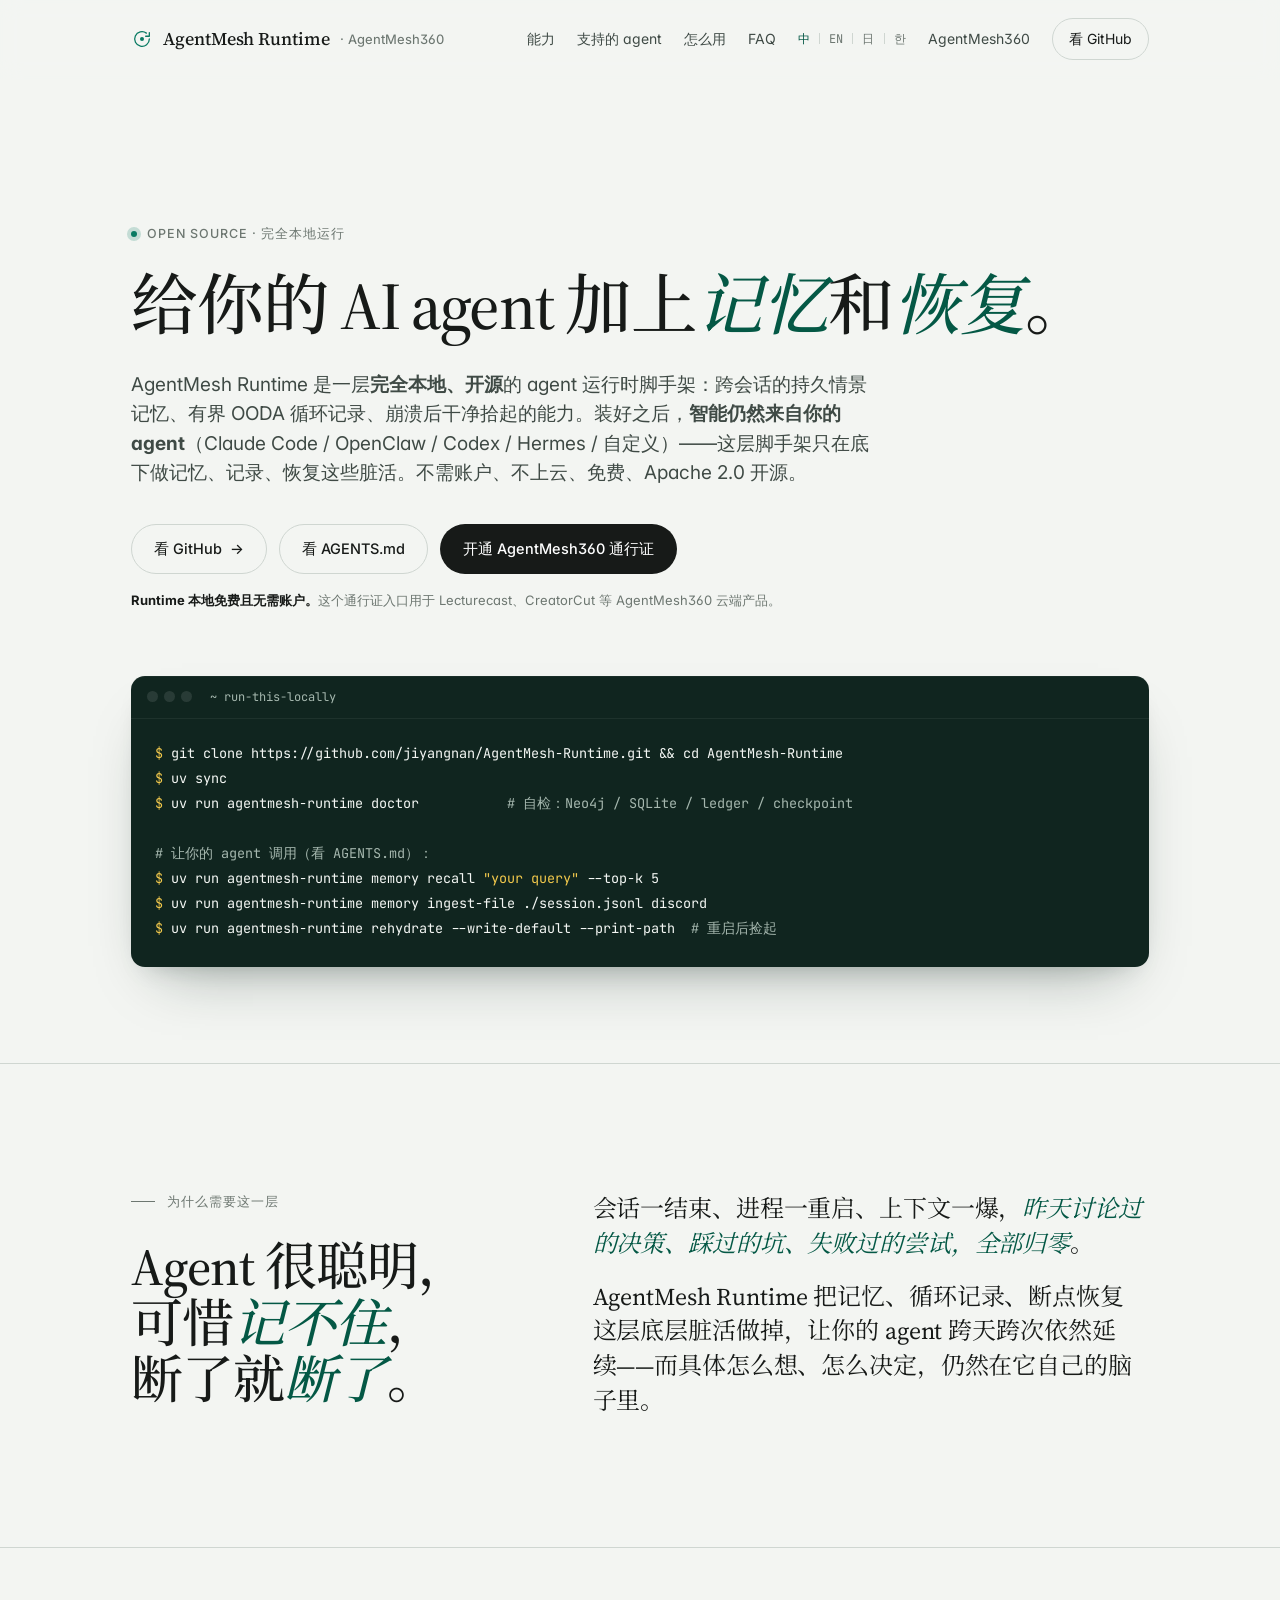
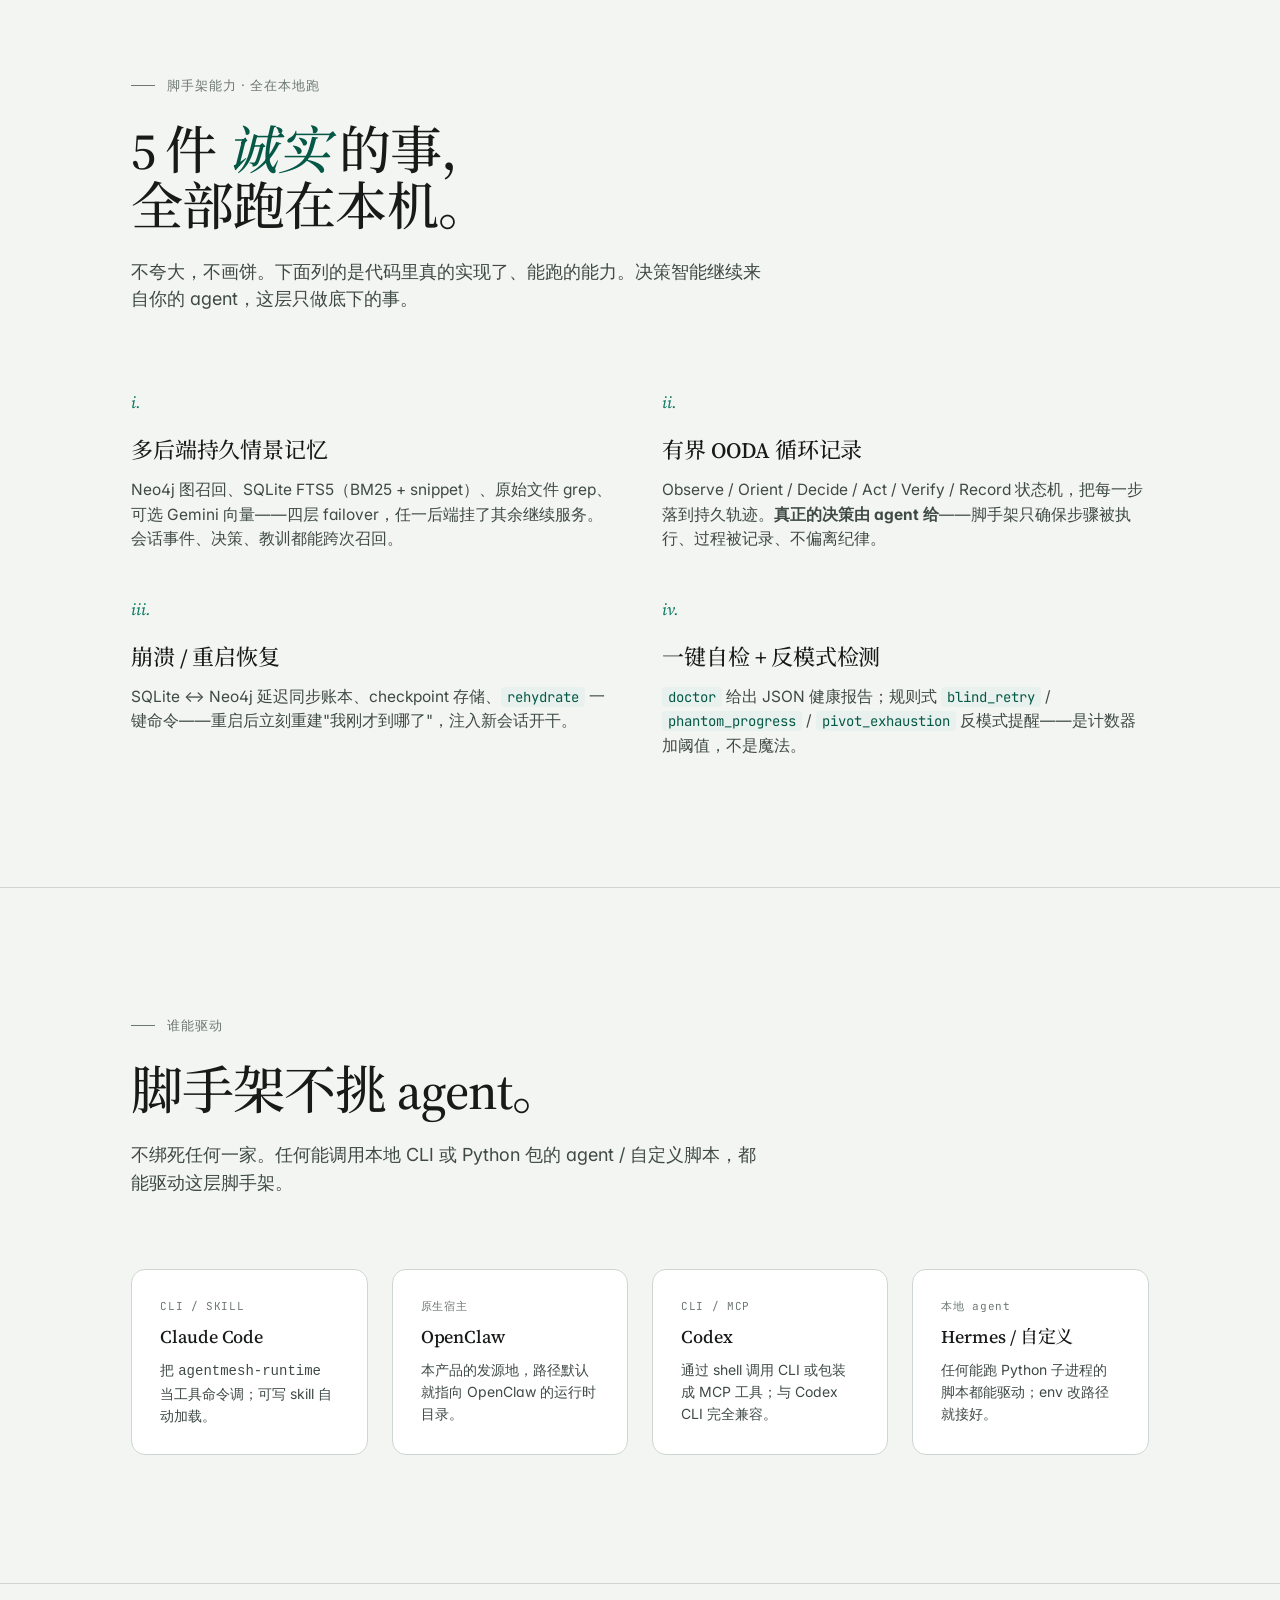
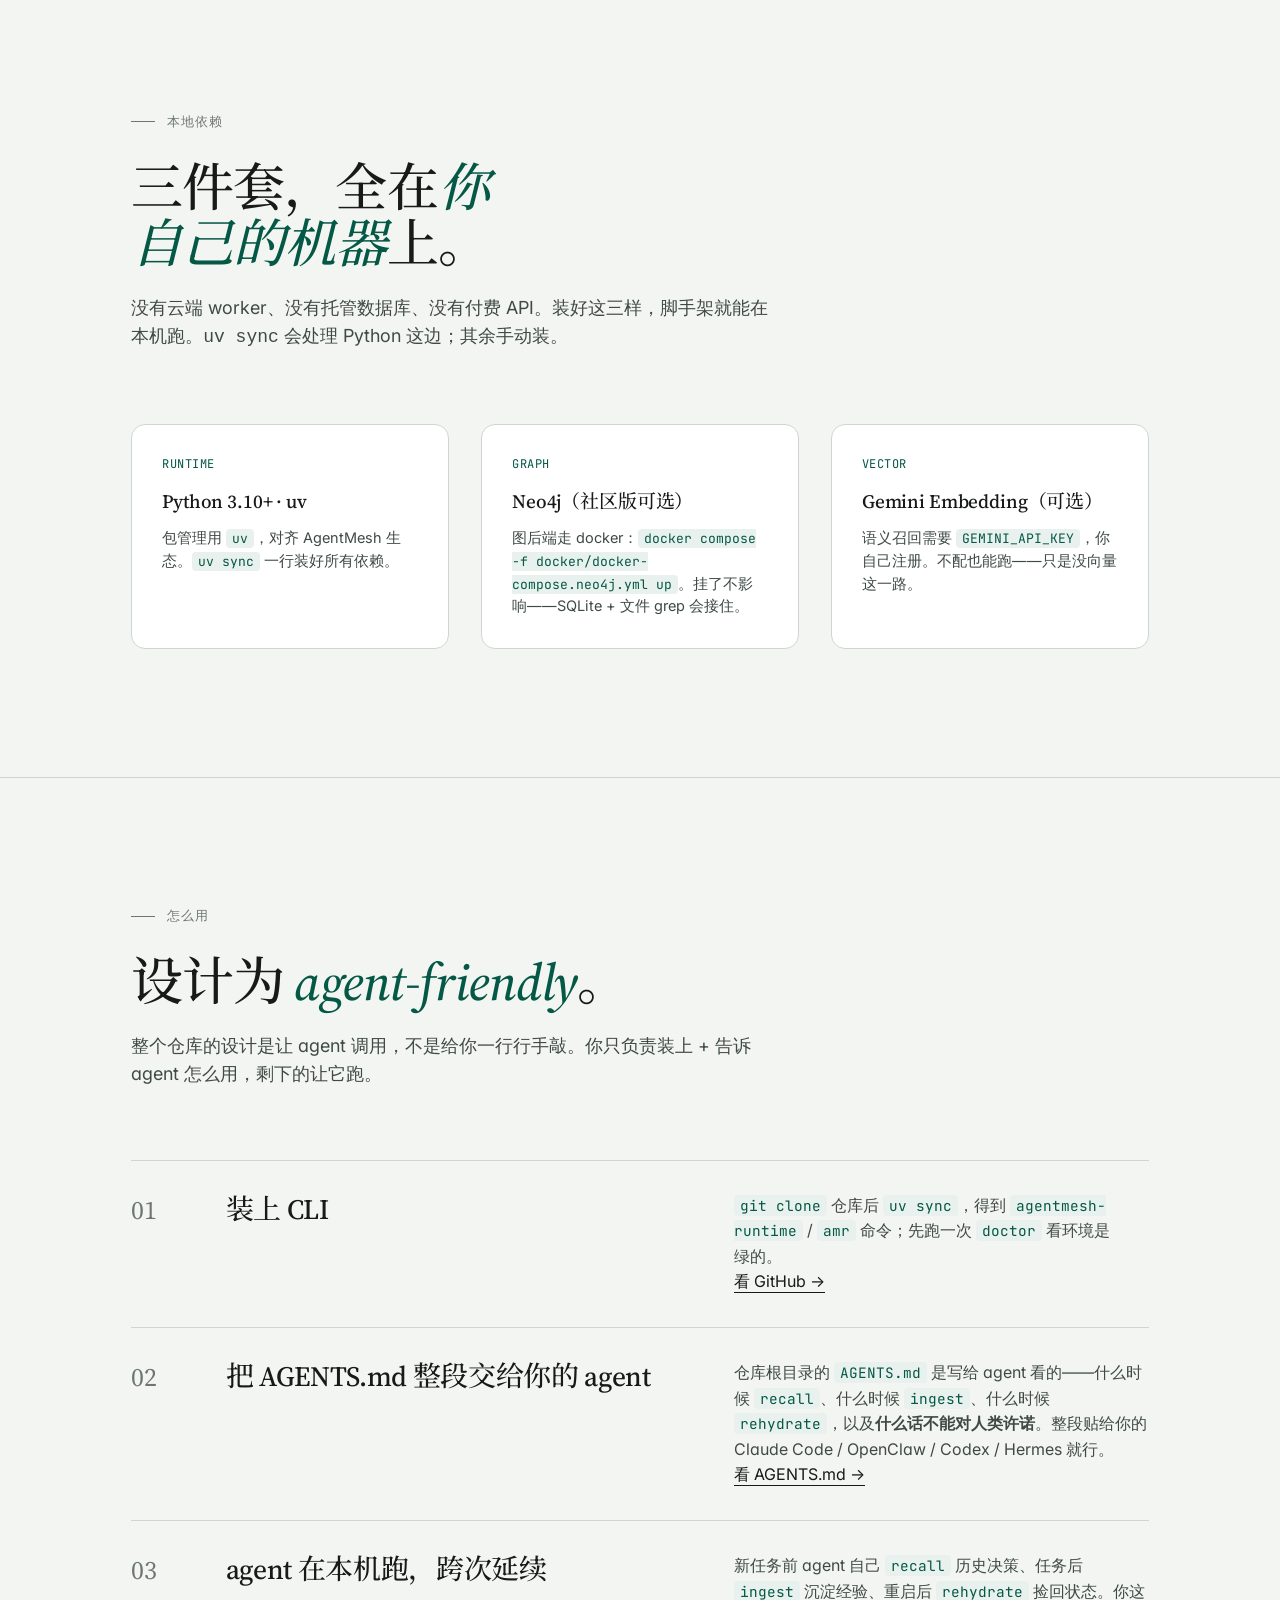
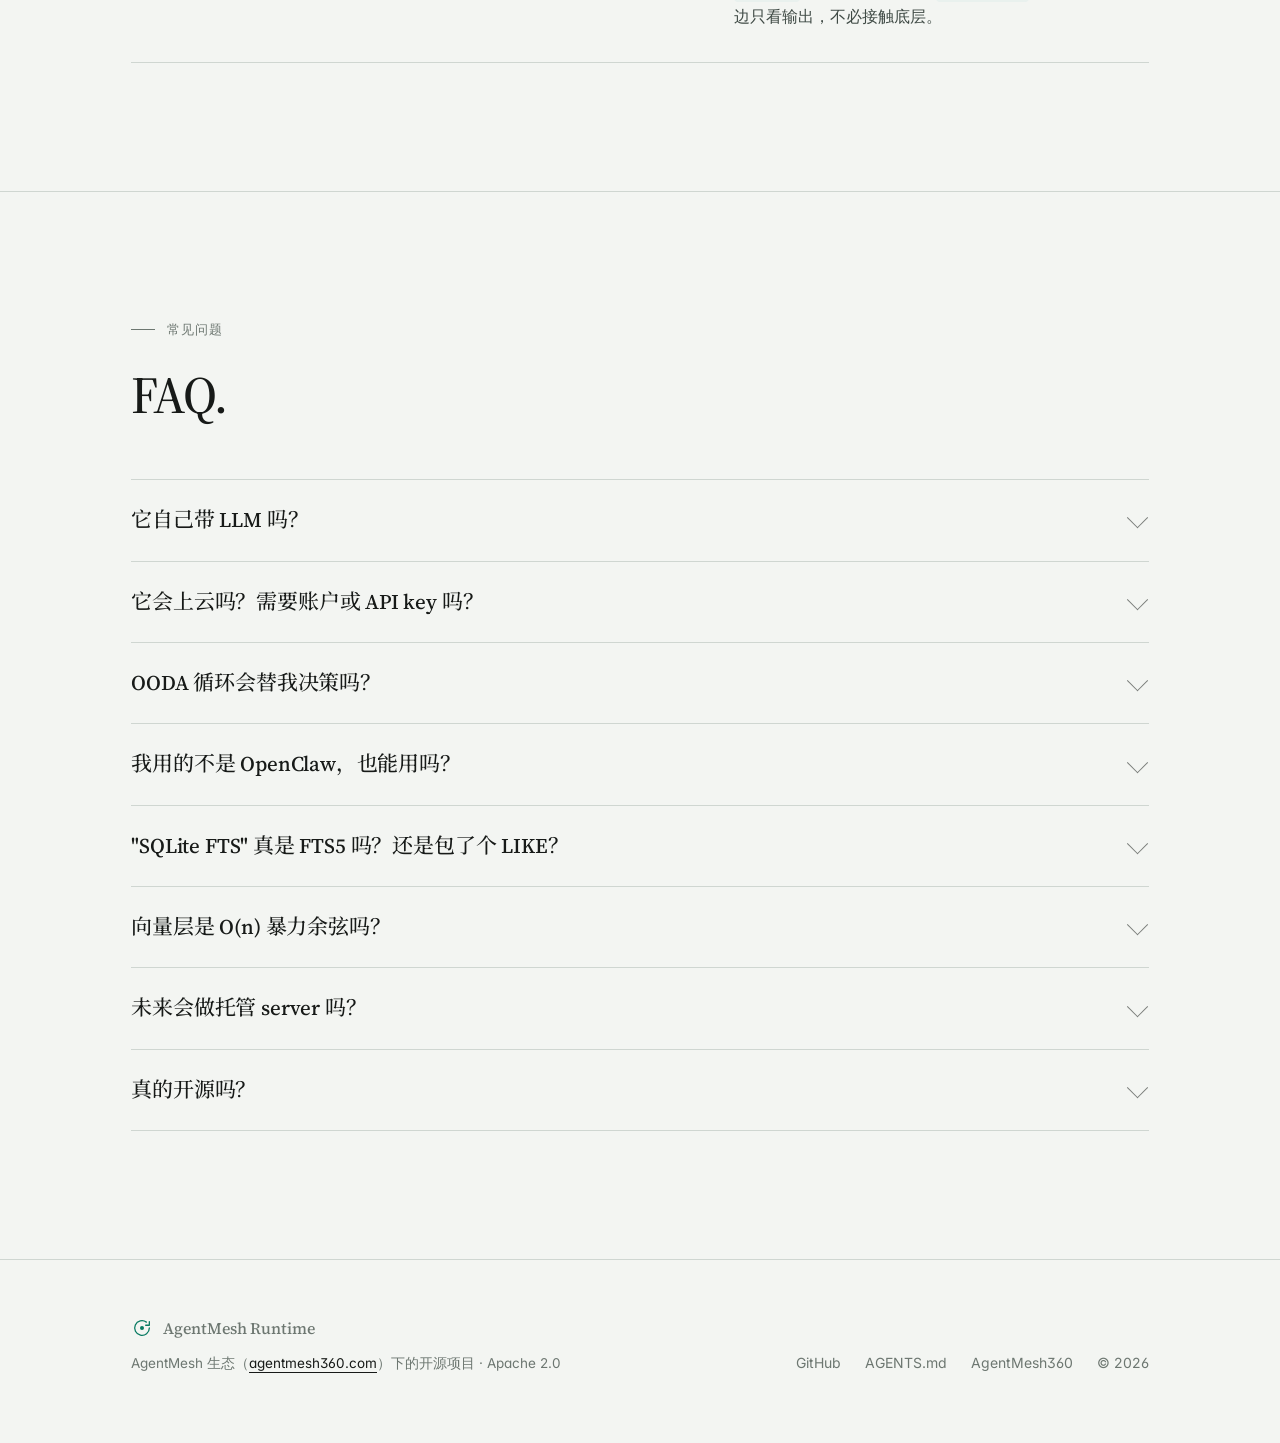
==== site/index.html @ 20d70d4b "fix(site): prioritize pass purchase CTA" ====
<!doctype html>
<html lang="zh-CN">
<head>
<meta charset="utf-8" />
<meta name="viewport" content="width=device-width, initial-scale=1" />
<title>AgentMesh Runtime — 给你的 AI agent 加上记忆和恢复 · 开源本地脚手架</title>
<meta name="description" content="AgentMesh Runtime 是 AgentMesh360 生态下的开源本地脚手架：给你的 AI agent（Claude Code / OpenClaw / Codex / Hermes）加上跨会话的持久记忆、有界 OODA 循环记录、崩溃后干净拾起的能力。完全本地运行、不需账户、Apache 2.0 开源。" />
<meta property="og:title" content="AgentMesh Runtime — 给你的 AI agent 加上记忆和恢复" />
<meta property="og:description" content="开源本地脚手架：跨会话的持久记忆、有界 OODA 循环、崩溃恢复，全程在你自己的机器上跑。智能由你的 agent 提供，脚手架由我们提供。" />
<meta property="og:type" content="website" />
<meta property="og:url" content="https://runtime.agentmesh360.com/" />
<meta property="og:site_name" content="AgentMesh Runtime · AgentMesh360" />
<meta name="robots" content="index,follow,max-image-preview:large" />
<meta name="theme-color" content="#087A62" />
<meta name="twitter:card" content="summary" />
<meta name="twitter:title" content="AgentMesh Runtime — 开源本地 agent 运行时脚手架" />
<meta name="twitter:description" content="AgentMesh Runtime 给你的 AI agent 加上持久记忆、OODA 循环记录、崩溃恢复，本地运行、Apache 2.0。" />
<link rel="canonical" href="https://runtime.agentmesh360.com/" />
<link rel="alternate" type="text/markdown" href="/llms.txt" title="AgentMesh Runtime LLMs.txt" />
<link rel="alternate" hreflang="zh-CN" href="https://runtime.agentmesh360.com/" />
<link rel="alternate" hreflang="en" href="https://runtime.agentmesh360.com/en/" />
<link rel="alternate" hreflang="ja" href="https://runtime.agentmesh360.com/ja/" />
<link rel="alternate" hreflang="ko" href="https://runtime.agentmesh360.com/ko/" />
<link rel="alternate" hreflang="x-default" href="https://runtime.agentmesh360.com/" />
<link rel="icon" type="image/svg+xml" href="/favicon.svg?v=product-mark-v1" />

<script type="application/ld+json">
{
  "@context": "https://schema.org",
  "@graph": [
    {
      "@type": "Organization",
      "@id": "https://agentmesh360.com/#organization",
      "name": "AgentMesh360",
      "url": "https://agentmesh360.com/"
    },
    {
      "@type": "SoftwareApplication",
      "@id": "https://runtime.agentmesh360.com/#software",
      "name": "AgentMesh Runtime",
      "url": "https://runtime.agentmesh360.com/",
      "codeRepository": "https://github.com/jiyangnan/AgentMesh-Runtime",
      "license": "https://www.apache.org/licenses/LICENSE-2.0",
      "applicationCategory": "DeveloperApplication",
      "applicationSubCategory": "local AI agent runtime scaffolding",
      "operatingSystem": "macOS, Windows, Linux",
      "isAccessibleForFree": true,
      "provider": { "@id": "https://agentmesh360.com/#organization" },
      "description": "AgentMesh Runtime 是 AgentMesh360 生态下的开源本地 agent 运行时脚手架：跨会话的持久情景记忆、有界 OODA 循环记录、崩溃恢复，全部在本机跑。",
      "featureList": [
        "跨会话持久情景记忆",
        "多后端 failover（Neo4j 图 + SQLite FTS5 + 文件 grep + 可选 Gemini 向量）",
        "有界 OODA 循环状态机记录",
        "崩溃 / 重启 rehydrate 恢复",
        "doctor 一键环境自检",
        "Apache 2.0 开源"
      ],
      "offers": {
        "@type": "Offer",
        "price": "0",
        "priceCurrency": "CNY",
        "availability": "https://schema.org/InStock"
      }
    },
    {
      "@type": "FAQPage",
      "@id": "https://runtime.agentmesh360.com/#faq",
      "mainEntity": [
        {
          "@type": "Question",
          "name": "AgentMesh Runtime 自己带 LLM 吗？",
          "acceptedAnswer": { "@type": "Answer", "text": "不带。这是脚手架，智能由你已经在用的 agent（Claude Code / OpenClaw / Codex / Hermes / 自定义）提供。脚手架做的是记忆、循环记录、崩溃恢复这些底层事情。" }
        },
        {
          "@type": "Question",
          "name": "AgentMesh Runtime 会上云吗？需要账户或 API key 吗？",
          "acceptedAnswer": { "@type": "Answer", "text": "不会，也不需要。所有数据都在你自己的机器上，没有 AgentMesh360 账户、云服务或 key 要求。可选的 Gemini 向量召回需要你自己的 GEMINI_API_KEY。" }
        },
        {
          "@type": "Question",
          "name": "AgentMesh Runtime 的 OODA 循环会替我决策吗？",
          "acceptedAnswer": { "@type": "Answer", "text": "不会。decide 和 verify 步骤是有意做小的状态机存根——它们记录你做了什么，但不替你想下一步。真正的推理由你的 agent 出。" }
        },
        {
          "@type": "Question",
          "name": "我用的不是 OpenClaw，也能用吗？",
          "acceptedAnswer": { "@type": "Answer", "text": "可以。默认路径还指向 ~/.openclaw/* 是历史原因，把 ARS_SESSION_BASE 和 ARS_MEMORY_DB 改成你自己 agent 的路径即可。Claude Code / Codex / Hermes / 任何自定义 agent 都能驱动。" }
        }
      ]
    }
  ]
}
</script>

<link rel="preconnect" href="https://fonts.googleapis.com" />
<link rel="preconnect" href="https://fonts.gstatic.com" crossorigin />
<link href="https://fonts.googleapis.com/css2?family=Source+Serif+4:opsz,wght@8..60,400;8..60,500;8..60,600&family=Noto+Serif+SC:wght@400;500;600;700&family=Inter:wght@400;450;500;600&family=JetBrains+Mono:wght@400;500&display=swap" rel="stylesheet" />

<style>
  :root {
    --bg:#F3F5F2; --surface:#FFFFFF; --ink:#171A18; --ink-soft:#3F4A45;
    --muted:#6D7771; --rule:#CFD6D1; --accent:#087A62; --accent-ink:#045845;
    --blue:#2457D6; --red:#D64545; --yellow:#F2C94C;
    --code-bg:#10251F; --code-fg:#F4F7F4; --code-dim:#A5B7AE; --code-acc:#F2C94C;
    --serif:"Source Serif 4","Noto Serif SC","Songti SC","STSong",Georgia,serif;
    --sans:"Inter",-apple-system,BlinkMacSystemFont,"PingFang SC","Hiragino Sans GB","Microsoft YaHei","Noto Sans SC",sans-serif;
    --mono:"JetBrains Mono",ui-monospace,SFMono-Regular,Menlo,Consolas,monospace;
    --maxw:1120px; --gutter:clamp(20px,4vw,56px);
  }
  *{box-sizing:border-box} html,body{margin:0;padding:0} html{scroll-behavior:smooth}
  body{background:var(--bg);color:var(--ink);font-family:var(--sans);font-size:16px;line-height:1.55;
    -webkit-font-smoothing:antialiased;-moz-osx-font-smoothing:grayscale;text-rendering:optimizeLegibility;font-feature-settings:"ss01","cv11"}
  ::selection{background:var(--accent);color:#fff}
  a{color:inherit;text-decoration:none}
  a.link{color:var(--ink);border-bottom:1px solid currentColor;padding-bottom:1px;transition:color .15s,border-color .15s}
  a.link:hover{color:var(--accent);border-bottom-color:var(--accent)}
  .wrap{max-width:var(--maxw);margin:0 auto;padding:0 var(--gutter)}

  .nav{position:sticky;top:0;z-index:50;background:color-mix(in oklab,var(--bg) 85%,transparent);-webkit-backdrop-filter:blur(10px);backdrop-filter:blur(10px);border-bottom:1px solid transparent;transition:border-color .2s}
  .nav.scrolled{border-bottom-color:var(--rule)}
  .nav-inner{max-width:var(--maxw);margin:0 auto;padding:18px var(--gutter);display:flex;align-items:center;justify-content:space-between;gap:24px;flex-wrap:nowrap}
  .brand{display:inline-flex;align-items:center;gap:10px;font-family:var(--serif);font-weight:500;font-size:18px;letter-spacing:-0.005em;white-space:nowrap;flex-shrink:0}
  .brand-mark{width:22px;height:22px;display:inline-block;flex:none;color:var(--accent)}
  .brand small{font-family:var(--sans);font-weight:450;color:var(--muted);font-size:13px;letter-spacing:0;white-space:nowrap}
  .nav-links{display:flex;align-items:center;gap:22px;font-size:14px;color:var(--ink-soft);flex-shrink:0}
  .nav-links a{transition:color .15s;white-space:nowrap} .nav-links a:hover{color:var(--accent)}
  .nav-cta{font-size:14px;background:transparent;color:var(--ink);border:1px solid var(--rule);padding:9px 16px;border-radius:999px;transition:border-color .15s,color .15s;white-space:nowrap}
  .nav-links .nav-cta:hover{border-color:var(--ink);color:var(--ink)}
  .lang-switch{display:inline-flex;align-items:center;gap:9px;font-family:var(--mono);font-size:12px;letter-spacing:0.02em;flex-shrink:0}
  .lang-switch .lang{color:var(--muted);transition:color .15s;padding:2px 0;white-space:nowrap}
  .lang-switch .lang:hover{color:var(--accent)}
  .lang-switch .lang.lang-active{color:var(--accent-ink);font-weight:500}
  .lang-switch .sep{width:1px;height:11px;background:var(--rule);display:inline-block;flex-shrink:0}
  @media(max-width:1100px){.nav-links a.nav-extra{display:none}}
  @media(max-width:880px){.nav-links a.nav-section{display:none}}
  @media(max-width:720px){.nav-links a:not(.nav-cta):not(.lang){display:none} .lang-switch{gap:7px} .brand small{display:none}}
  @media(max-width:480px){.nav-inner{gap:12px;padding:14px 16px} .brand{font-size:15px;gap:7px} .brand-mark{width:20px;height:20px} .lang-switch{gap:5px;font-size:11px} .nav-cta{padding:8px 12px;font-size:13px}}

  .hero{padding:clamp(64px,11vw,140px) 0 clamp(48px,8vw,96px)}
  .eyebrow{display:inline-flex;align-items:center;gap:10px;font-size:12.5px;letter-spacing:0.08em;text-transform:uppercase;color:var(--muted);font-weight:500}
  .eyebrow .dot{width:6px;height:6px;border-radius:50%;background:var(--accent);box-shadow:0 0 0 4px color-mix(in oklab,var(--accent) 20%,transparent)}
  h1.display{font-family:var(--serif);font-weight:500;font-size:clamp(38px,5.2vw,70px);line-height:1.06;letter-spacing:-0.02em;margin:28px 0 0}
  h1.display em{font-style:italic;color:var(--accent-ink);font-weight:500}
  .lede{margin:28px 0 0;font-size:clamp(17px,1.5vw,19px);line-height:1.55;color:var(--ink-soft);max-width:62ch;text-wrap:pretty}
  .hero-ctas{margin-top:36px;display:flex;flex-wrap:wrap;gap:12px}
  .btn{display:inline-flex;align-items:center;gap:8px;padding:13px 22px;font-size:14.5px;font-weight:500;border-radius:999px;transition:background .15s,color .15s,border-color .15s,transform .15s;border:1px solid transparent;cursor:pointer;font-family:inherit}
  .btn-primary{background:var(--ink);color:var(--surface)} .btn-primary:hover{background:var(--accent);color:var(--surface)}
  .btn-ghost{background:transparent;color:var(--ink);border-color:var(--rule)} .btn-ghost:hover{border-color:var(--ink)}
  .btn .arrow{transition:transform .15s} .btn:hover .arrow{transform:translateX(3px)}
  .pass-note{max-width:760px;margin:16px 0 0;color:var(--muted);font-size:13px;line-height:1.65}
  .pass-note strong{color:var(--ink)}

  .terminal-frame{margin-top:64px;background:var(--code-bg);color:var(--code-fg);border-radius:14px;overflow:hidden;box-shadow:0 1px 0 rgba(255,255,255,0.04) inset,0 30px 60px -30px rgba(16,37,31,0.4),0 12px 24px -16px rgba(16,37,31,0.25)}
  .terminal-bar{display:flex;align-items:center;gap:10px;padding:12px 16px;border-bottom:1px solid rgba(255,255,255,0.06)}
  .terminal-bar .lights{display:flex;gap:6px}
  .terminal-bar .lights span{width:11px;height:11px;border-radius:50%;background:rgba(255,255,255,0.1)}
  .terminal-bar .title{font-family:var(--mono);font-size:12px;color:var(--code-dim);margin-left:8px}
  pre.code{margin:0;padding:22px 24px 26px;font-family:var(--mono);font-size:13.5px;line-height:1.85;overflow-x:auto;-webkit-overflow-scrolling:touch}
  pre.code .c-prompt{color:var(--code-acc);user-select:none} pre.code .c-cmd{color:var(--code-fg)}
  pre.code .c-flag{color:var(--blue)} pre.code .c-str{color:var(--yellow)} pre.code .c-dim{color:var(--code-dim)}

  section.block{padding:clamp(72px,10vw,128px) 0;border-top:1px solid var(--rule)}
  .kicker{font-size:12.5px;letter-spacing:0.08em;text-transform:uppercase;color:var(--muted);font-weight:500;margin-bottom:28px;display:flex;align-items:center;gap:12px}
  .kicker::before{content:"";width:24px;height:1px;background:var(--muted);display:inline-block}
  h2.section-title{font-family:var(--serif);font-weight:500;font-size:clamp(32px,4.2vw,52px);line-height:1.08;letter-spacing:-0.018em;margin:0;max-width:22ch;text-wrap:balance}
  h2.section-title em{font-style:italic;color:var(--accent-ink);font-weight:500}
  .section-lede{margin-top:22px;font-size:18px;line-height:1.55;color:var(--ink-soft);max-width:58ch}

  .why{display:grid;grid-template-columns:minmax(0,5fr) minmax(0,7fr);gap:clamp(32px,5vw,80px);align-items:start}
  .why h2{max-width:14ch}
  .why-body p{font-size:clamp(20px,2vw,24px);line-height:1.45;color:var(--ink);margin:0;font-family:var(--serif);font-weight:400;letter-spacing:-0.005em;text-wrap:pretty}
  .why-body p + p{margin-top:18px} .why-body p .hi{color:var(--accent-ink);font-style:italic}
  @media(max-width:820px){.why{grid-template-columns:1fr;gap:24px}}

  .features{display:grid;grid-template-columns:repeat(2,minmax(0,1fr));gap:clamp(28px,3.5vw,56px);margin-top:clamp(48px,6vw,80px)}
  .feat-num{font-family:var(--serif);font-style:italic;font-weight:400;font-size:16px;color:var(--accent);margin-bottom:22px;display:inline-block}
  .feat h3{font-family:var(--serif);font-weight:500;font-size:22px;line-height:1.22;letter-spacing:-0.008em;margin:0 0 14px;text-wrap:balance}
  .feat p{margin:0;font-size:15.5px;line-height:1.6;color:var(--ink-soft);text-wrap:pretty}
  @media(max-width:820px){.features{grid-template-columns:1fr}}

  /* agents we plug into */
  .agents{display:grid;grid-template-columns:repeat(4,minmax(0,1fr));gap:clamp(16px,2.5vw,24px);margin-top:clamp(48px,6vw,72px)}
  @media(max-width:820px){.agents{grid-template-columns:repeat(2,minmax(0,1fr))}}
  @media(max-width:480px){.agents{grid-template-columns:1fr}}
  .ag{background:var(--surface);border:1px solid var(--rule);border-radius:14px;padding:clamp(22px,2.6vw,28px);display:flex;flex-direction:column;gap:8px}
  .ag .ag-tag{font-family:var(--mono);font-size:11px;color:var(--muted);letter-spacing:0.06em}
  .ag h3{font-family:var(--serif);font-weight:500;font-size:18px;margin:0;letter-spacing:-0.005em}
  .ag p{margin:0;font-size:14px;color:var(--ink-soft);line-height:1.55}

  /* local stack triplet */
  .stack{display:grid;grid-template-columns:repeat(3,minmax(0,1fr));gap:clamp(20px,3vw,32px);margin-top:clamp(48px,6vw,72px)}
  @media(max-width:680px){.stack{grid-template-columns:1fr}}
  .stk{background:var(--surface);border:1px solid var(--rule);border-radius:14px;padding:clamp(22px,2.6vw,30px)}
  .stk .stk-icon{font-family:var(--mono);font-size:12px;color:var(--accent-ink);letter-spacing:0.04em;margin-bottom:14px}
  .stk h3{font-family:var(--serif);font-weight:500;font-size:19px;margin:0 0 10px;letter-spacing:-0.008em}
  .stk p{margin:0;font-size:14.5px;color:var(--ink-soft);line-height:1.58}
  .stk code{font-family:var(--mono);background:color-mix(in oklab,var(--accent) 10%,var(--surface));color:var(--accent-ink);padding:1px 6px;border-radius:4px;font-size:0.9em}

  .steps{margin-top:clamp(48px,6vw,72px);display:grid;grid-template-columns:1fr;gap:0}
  .step{display:grid;grid-template-columns:56px 1fr;gap:clamp(20px,3vw,48px);padding:32px 0;border-top:1px solid var(--rule);align-items:start}
  .step:last-child{border-bottom:1px solid var(--rule)}
  .step-n{font-family:var(--serif);font-weight:400;font-size:26px;color:var(--muted);line-height:1;font-feature-settings:"lnum";padding-top:4px}
  .step-body{display:grid;grid-template-columns:minmax(0,1.1fr) minmax(0,1fr);gap:clamp(20px,4vw,64px);align-items:start}
  @media(max-width:720px){.step-body{grid-template-columns:1fr;gap:12px}}
  .step h3{font-family:var(--serif);font-weight:500;font-size:clamp(22px,2.4vw,28px);line-height:1.18;letter-spacing:-0.012em;margin:0;text-wrap:balance}
  .step p{margin:0;color:var(--ink-soft);font-size:16px;line-height:1.6;text-wrap:pretty}
  .step p code{font-family:var(--mono);background:color-mix(in oklab,var(--accent) 10%,var(--surface));color:var(--accent-ink);padding:1px 6px;border-radius:4px;font-size:0.9em}

  .faq-list{margin-top:clamp(40px,5vw,56px)}
  .faq-item{border-top:1px solid var(--rule)}
  .faq-list .faq-item:last-child{border-bottom:1px solid var(--rule)}
  .faq-item summary{list-style:none;padding:26px 32px 26px 0;position:relative;font-family:var(--serif);font-weight:500;font-size:clamp(18px,1.7vw,21px);line-height:1.35;letter-spacing:-0.008em;color:var(--ink);transition:color .15s}
  .faq-item summary::-webkit-details-marker{display:none}
  .faq-item summary:hover{color:var(--accent)}
  .faq-item summary::after{content:"";position:absolute;right:4px;top:50%;width:14px;height:14px;border-right:1.5px solid currentColor;border-bottom:1.5px solid currentColor;transform:translateY(-65%) rotate(45deg);transition:transform .2s;opacity:.55}
  .faq-item[open] summary::after{transform:translateY(-25%) rotate(-135deg)}
  .faq-answer{padding:0 48px 28px 0;color:var(--ink-soft);font-size:16px;line-height:1.65;max-width:70ch;text-wrap:pretty}
  .faq-answer code{font-family:var(--mono);background:color-mix(in oklab,var(--accent) 10%,var(--surface));color:var(--accent-ink);padding:1px 6px;border-radius:4px;font-size:0.92em}

  footer.foot{border-top:1px solid var(--rule);padding:56px 0 72px;font-size:14px;color:var(--muted)}
  .foot-inner{display:flex;flex-wrap:wrap;justify-content:space-between;gap:24px;align-items:flex-end}
  .foot .brand{font-size:16px} .foot-meta{display:flex;flex-wrap:wrap;gap:24px} .foot-meta a:hover{color:var(--accent)}
</style>
<script defer src="https://analytics.agentmesh360.com/script.js" data-website-id="a640cdad-a7ab-47b0-8f86-2eb80472ad62"></script>
</head>
<body>

<header class="nav" id="topnav">
  <div class="nav-inner">
    <a href="#" class="brand" aria-label="AgentMesh Runtime">
      <svg class="brand-mark" viewBox="0 0 24 24" fill="none" aria-hidden="true">
        <path d="M20 12a8 8 0 1 1-3.2-6.4" stroke="currentColor" stroke-width="1.4" stroke-linecap="round"/>
        <path d="M20 5v4h-4" stroke="currentColor" stroke-width="1.4" stroke-linecap="round" stroke-linejoin="round"/>
        <circle cx="12" cy="12" r="2.2" fill="currentColor"/>
      </svg>
      AgentMesh Runtime <small>· AgentMesh360</small>
    </a>
    <nav class="nav-links" aria-label="Primary">
      <a href="#features" class="nav-section">能力</a>
      <a href="#agents" class="nav-section">支持的 agent</a>
      <a href="#how" class="nav-section">怎么用</a>
      <a href="#faq" class="nav-section">FAQ</a>
      <span class="lang-switch" aria-label="Language">
        <a class="lang lang-active" aria-current="page">中</a>
        <span class="sep"></span>
        <a class="lang" href="/en/" hreflang="en">EN</a>
        <span class="sep"></span>
        <a class="lang" href="/ja/" hreflang="ja">日</a>
        <span class="sep"></span>
        <a class="lang" href="/ko/" hreflang="ko">한</a>
      </span>
      <a href="https://agentmesh360.com" class="nav-extra">AgentMesh360</a>
      <a href="https://github.com/jiyangnan/AgentMesh-Runtime" class="nav-cta">看 GitHub</a>
    </nav>
  </div>
</header>

<section class="hero">
  <div class="wrap">
    <div class="eyebrow"><span class="dot"></span> OPEN SOURCE · 完全本地运行</div>
    <h1 class="display">给你的 AI agent 加上<em>记忆</em>和<em>恢复</em>。</h1>
    <p class="lede">
      AgentMesh Runtime 是一层<strong>完全本地、开源</strong>的 agent 运行时脚手架：跨会话的持久情景记忆、有界 OODA 循环记录、崩溃后干净拾起的能力。装好之后，<strong>智能仍然来自你的 agent</strong>（Claude Code / OpenClaw / Codex / Hermes / 自定义）——这层脚手架只在底下做记忆、记录、恢复这些脏活。不需账户、不上云、免费、Apache 2.0 开源。
    </p>
    <div class="hero-ctas">
      <a href="https://github.com/jiyangnan/AgentMesh-Runtime" class="btn btn-ghost">看 GitHub <span class="arrow">→</span></a>
      <a href="https://github.com/jiyangnan/AgentMesh-Runtime/blob/main/AGENTS.md" class="btn btn-ghost">看 AGENTS.md</a>
      <a href="https://agentmesh360.com/app/#pricing" class="btn btn-primary" data-purchase-cta>开通 AgentMesh360 通行证</a>
    </div>
    <p class="pass-note"><strong>Runtime 本地免费且无需账户。</strong>这个通行证入口用于 Lecturecast、CreatorCut 等 AgentMesh360 云端产品。</p>

    <div class="terminal-frame" aria-label="在本地装好，交给你的 agent">
      <div class="terminal-bar">
        <div class="lights"><span></span><span></span><span></span></div>
        <span class="title">~ run-this-locally</span>
      </div>
<pre class="code"><span class="c-prompt">$</span> <span class="c-cmd">git clone https://github.com/jiyangnan/AgentMesh-Runtime.git &amp;&amp; cd AgentMesh-Runtime</span>
<span class="c-prompt">$</span> <span class="c-cmd">uv sync</span>
<span class="c-prompt">$</span> <span class="c-cmd">uv run agentmesh-runtime doctor</span>           <span class="c-dim"># 自检：Neo4j / SQLite / ledger / checkpoint</span>

<span class="c-dim"># 让你的 agent 调用（看 AGENTS.md）：</span>
<span class="c-prompt">$</span> <span class="c-cmd">uv run agentmesh-runtime memory recall </span><span class="c-str">"your query"</span><span class="c-cmd"> --top-k 5</span>
<span class="c-prompt">$</span> <span class="c-cmd">uv run agentmesh-runtime memory ingest-file ./session.jsonl discord</span>
<span class="c-prompt">$</span> <span class="c-cmd">uv run agentmesh-runtime rehydrate --write-default --print-path</span>  <span class="c-dim"># 重启后捡起</span></pre>
    </div>
  </div>
</section>

<section class="block">
  <div class="wrap why">
    <div>
      <div class="kicker">为什么需要这一层</div>
      <h2 class="section-title">Agent 很聪明，可惜<em>记不住</em>，断了就<em>断了</em>。</h2>
    </div>
    <div class="why-body">
      <p>会话一结束、进程一重启、上下文一爆，<span class="hi">昨天讨论过的决策、踩过的坑、失败过的尝试，全部归零</span>。</p>
      <p>AgentMesh Runtime 把记忆、循环记录、断点恢复这层底层脏活做掉，让你的 agent 跨天跨次依然延续——而具体怎么想、怎么决定，仍然在它自己的脑子里。</p>
    </div>
  </div>
</section>

<section class="block" id="features">
  <div class="wrap">
    <div class="kicker">脚手架能力 · 全在本地跑</div>
    <h2 class="section-title">5 件 <em>诚实</em> 的事，全部跑在本机。</h2>
    <p class="section-lede">不夸大，不画饼。下面列的是代码里真的实现了、能跑的能力。决策智能继续来自你的 agent，这层只做底下的事。</p>
    <div class="features">
      <div class="feat">
        <span class="feat-num">i.</span>
        <h3>多后端持久情景记忆</h3>
        <p>Neo4j 图召回、SQLite FTS5（BM25 + snippet）、原始文件 grep、可选 Gemini 向量——四层 failover，任一后端挂了其余继续服务。会话事件、决策、教训都能跨次召回。</p>
      </div>
      <div class="feat">
        <span class="feat-num">ii.</span>
        <h3>有界 OODA 循环记录</h3>
        <p>Observe / Orient / Decide / Act / Verify / Record 状态机，把每一步落到持久轨迹。<strong>真正的决策由 agent 给</strong>——脚手架只确保步骤被执行、过程被记录、不偏离纪律。</p>
      </div>
      <div class="feat">
        <span class="feat-num">iii.</span>
        <h3>崩溃 / 重启恢复</h3>
        <p>SQLite ↔ Neo4j 延迟同步账本、checkpoint 存储、<code style="font-family:var(--mono);background:color-mix(in oklab,var(--accent) 10%,var(--surface));color:var(--accent-ink);padding:1px 6px;border-radius:4px;font-size:0.9em">rehydrate</code> 一键命令——重启后立刻重建"我刚才到哪了"，注入新会话开干。</p>
      </div>
      <div class="feat">
        <span class="feat-num">iv.</span>
        <h3>一键自检 + 反模式检测</h3>
        <p><code style="font-family:var(--mono);background:color-mix(in oklab,var(--accent) 10%,var(--surface));color:var(--accent-ink);padding:1px 6px;border-radius:4px;font-size:0.9em">doctor</code> 给出 JSON 健康报告；规则式 <code style="font-family:var(--mono);background:color-mix(in oklab,var(--accent) 10%,var(--surface));color:var(--accent-ink);padding:1px 6px;border-radius:4px;font-size:0.9em">blind_retry</code> / <code style="font-family:var(--mono);background:color-mix(in oklab,var(--accent) 10%,var(--surface));color:var(--accent-ink);padding:1px 6px;border-radius:4px;font-size:0.9em">phantom_progress</code> / <code style="font-family:var(--mono);background:color-mix(in oklab,var(--accent) 10%,var(--surface));color:var(--accent-ink);padding:1px 6px;border-radius:4px;font-size:0.9em">pivot_exhaustion</code> 反模式提醒——是计数器加阈值，不是魔法。</p>
      </div>
    </div>
  </div>
</section>

<section class="block" id="agents">
  <div class="wrap">
    <div class="kicker">谁能驱动</div>
    <h2 class="section-title">脚手架不挑 agent。</h2>
    <p class="section-lede">不绑死任何一家。任何能调用本地 CLI 或 Python 包的 agent / 自定义脚本，都能驱动这层脚手架。</p>
    <div class="agents">
      <div class="ag"><span class="ag-tag">CLI / SKILL</span><h3>Claude Code</h3><p>把 <code>agentmesh-runtime</code> 当工具命令调；可写 skill 自动加载。</p></div>
      <div class="ag"><span class="ag-tag">原生宿主</span><h3>OpenClaw</h3><p>本产品的发源地，路径默认就指向 OpenClaw 的运行时目录。</p></div>
      <div class="ag"><span class="ag-tag">CLI / MCP</span><h3>Codex</h3><p>通过 shell 调用 CLI 或包装成 MCP 工具；与 Codex CLI 完全兼容。</p></div>
      <div class="ag"><span class="ag-tag">本地 agent</span><h3>Hermes / 自定义</h3><p>任何能跑 Python 子进程的脚本都能驱动；env 改路径就接好。</p></div>
    </div>
  </div>
</section>

<section class="block" id="stack">
  <div class="wrap">
    <div class="kicker">本地依赖</div>
    <h2 class="section-title">三件套，全在<em>你自己的机器</em>上。</h2>
    <p class="section-lede">没有云端 worker、没有托管数据库、没有付费 API。装好这三样，脚手架就能在本机跑。<code>uv sync</code> 会处理 Python 这边；其余手动装。</p>
    <div class="stack">
      <div class="stk">
        <div class="stk-icon">RUNTIME</div>
        <h3>Python 3.10+ · uv</h3>
        <p>包管理用 <code>uv</code>，对齐 AgentMesh 生态。<code>uv sync</code> 一行装好所有依赖。</p>
      </div>
      <div class="stk">
        <div class="stk-icon">GRAPH</div>
        <h3>Neo4j（社区版可选）</h3>
        <p>图后端走 docker：<code>docker compose -f docker/docker-compose.neo4j.yml up</code>。挂了不影响——SQLite + 文件 grep 会接住。</p>
      </div>
      <div class="stk">
        <div class="stk-icon">VECTOR</div>
        <h3>Gemini Embedding（可选）</h3>
        <p>语义召回需要 <code>GEMINI_API_KEY</code>，你自己注册。不配也能跑——只是没向量这一路。</p>
      </div>
    </div>
  </div>
</section>

<section class="block" id="how">
  <div class="wrap">
    <div class="kicker">怎么用</div>
    <h2 class="section-title">设计为 <em>agent-friendly</em>。</h2>
    <p class="section-lede">整个仓库的设计是让 agent 调用，不是给你一行行手敲。你只负责装上 + 告诉 agent 怎么用，剩下的让它跑。</p>
    <div class="steps">
      <div class="step">
        <div class="step-n">01</div>
        <div class="step-body">
          <h3>装上 CLI</h3>
          <p><code>git clone</code> 仓库后 <code>uv sync</code>，得到 <code>agentmesh-runtime</code> / <code>amr</code> 命令；先跑一次 <code>doctor</code> 看环境是绿的。<br/><a class="link" href="https://github.com/jiyangnan/AgentMesh-Runtime">看 GitHub →</a></p>
        </div>
      </div>
      <div class="step">
        <div class="step-n">02</div>
        <div class="step-body">
          <h3>把 AGENTS.md 整段交给你的 agent</h3>
          <p>仓库根目录的 <code>AGENTS.md</code> 是写给 agent 看的——什么时候 <code>recall</code>、什么时候 <code>ingest</code>、什么时候 <code>rehydrate</code>，以及<strong>什么话不能对人类许诺</strong>。整段贴给你的 Claude Code / OpenClaw / Codex / Hermes 就行。<br/><a class="link" href="https://github.com/jiyangnan/AgentMesh-Runtime/blob/main/AGENTS.md">看 AGENTS.md →</a></p>
        </div>
      </div>
      <div class="step">
        <div class="step-n">03</div>
        <div class="step-body">
          <h3>agent 在本机跑，跨次延续</h3>
          <p>新任务前 agent 自己 <code>recall</code> 历史决策、任务后 <code>ingest</code> 沉淀经验、重启后 <code>rehydrate</code> 捡回状态。你这边只看输出，不必接触底层。</p>
        </div>
      </div>
    </div>
  </div>
</section>

<section class="block" id="faq">
  <div class="wrap">
    <div class="kicker">常见问题</div>
    <h2 class="section-title">FAQ.</h2>
    <div class="faq-list">
      <details class="faq-item">
        <summary>它自己带 LLM 吗？</summary>
        <div class="faq-answer">不带。这是脚手架，智能由你已经在用的 agent（Claude Code / OpenClaw / Codex / Hermes / 自定义）提供。脚手架做的是记忆、循环记录、崩溃恢复这些底层事情。</div>
      </details>
      <details class="faq-item">
        <summary>它会上云吗？需要账户或 API key 吗？</summary>
        <div class="faq-answer">不会，也不需要。所有数据都在你自己的机器上，没有 AgentMesh360 账户、云服务或 key 要求。可选的 Gemini 向量召回需要你自己的 <code>GEMINI_API_KEY</code>。</div>
      </details>
      <details class="faq-item">
        <summary>OODA 循环会替我决策吗？</summary>
        <div class="faq-answer"><code>decide</code> 和 <code>verify</code> 步骤是有意做小的状态机存根——它们记录你做了什么，但不替你想下一步。真正的推理由你的 agent 出，这层只确保步骤被走完、记录被写下、不偏离纪律。</div>
      </details>
      <details class="faq-item">
        <summary>我用的不是 OpenClaw，也能用吗？</summary>
        <div class="faq-answer">可以。默认路径还指向 <code>~/.openclaw/*</code> 是历史原因，把 <code>ARS_SESSION_BASE</code> 和 <code>ARS_MEMORY_DB</code> 改成你自己 agent 的路径即可。Claude Code / Codex / Hermes / 任何自定义 agent 都能驱动。</div>
      </details>
      <details class="faq-item">
        <summary>"SQLite FTS" 真是 FTS5 吗？还是包了个 LIKE？</summary>
        <div class="faq-answer">真 FTS5，带 BM25 排序和 snippet 高亮。这里写实诚——文档里有过一次错误指控说"实为 LIKE"，后来对照代码确认 <code>chunks_fts MATCH ?</code> 是正经的 FTS5 表查询，已经撤回（见 <a class="link" href="https://github.com/jiyangnan/AgentMesh-Runtime/blob/main/docs/decisions/2026-06-18-claude-技术尽调与综合结论.md">决策文档的 errata</a>）。</div>
      </details>
      <details class="faq-item">
        <summary>向量层是 O(n) 暴力余弦吗？</summary>
        <div class="faq-answer">是。个人 / 小团队规模够用，百万级以上向量请外置 pgvector 或 faiss。我们没有装作它是分布式向量库——卖点要诚实。</div>
      </details>
      <details class="faq-item">
        <summary>未来会做托管 server 吗？</summary>
        <div class="faq-answer">暂时不做。如果将来有真实用户问"能帮我托管 Neo4j 吗"，会做一个<strong>只代管数据库</strong>的极薄 server——<strong>不是智能层</strong>。决策见 <a class="link" href="https://github.com/jiyangnan/AgentMesh-Runtime/blob/main/docs/decisions/README.md">docs/decisions/</a>。</div>
      </details>
      <details class="faq-item">
        <summary>真的开源吗？</summary>
        <div class="faq-answer">是。Apache 2.0，代码全在 <a class="link" href="https://github.com/jiyangnan/AgentMesh-Runtime">GitHub</a>，欢迎自取、改造、提 issue。</div>
      </details>
    </div>
  </div>
</section>

<footer class="foot">
  <div class="wrap foot-inner">
    <div>
      <a href="#" class="brand">
        <svg class="brand-mark" viewBox="0 0 24 24" fill="none" aria-hidden="true">
          <path d="M20 12a8 8 0 1 1-3.2-6.4" stroke="currentColor" stroke-width="1.4" stroke-linecap="round"/>
          <path d="M20 5v4h-4" stroke="currentColor" stroke-width="1.4" stroke-linecap="round" stroke-linejoin="round"/>
          <circle cx="12" cy="12" r="2.2" fill="currentColor"/>
        </svg>
        AgentMesh Runtime
      </a>
      <div style="margin-top:8px;font-size:13.5px;color:var(--muted);">AgentMesh 生态（<a class="link" href="https://agentmesh360.com" style="font-size:inherit">agentmesh360.com</a>）下的开源项目 · Apache 2.0</div>
    </div>
    <div class="foot-meta">
      <a href="https://github.com/jiyangnan/AgentMesh-Runtime">GitHub</a>
      <a href="https://github.com/jiyangnan/AgentMesh-Runtime/blob/main/AGENTS.md">AGENTS.md</a>
      <a href="https://agentmesh360.com">AgentMesh360</a>
      <span>© 2026</span>
    </div>
  </div>
</footer>

<script>
  (function(){
    const nav = document.getElementById('topnav');
    const onScroll = () => nav.classList.toggle('scrolled', window.scrollY > 8);
    onScroll();
    window.addEventListener('scroll', onScroll, { passive: true });
  })();
</script>

</body>
</html>
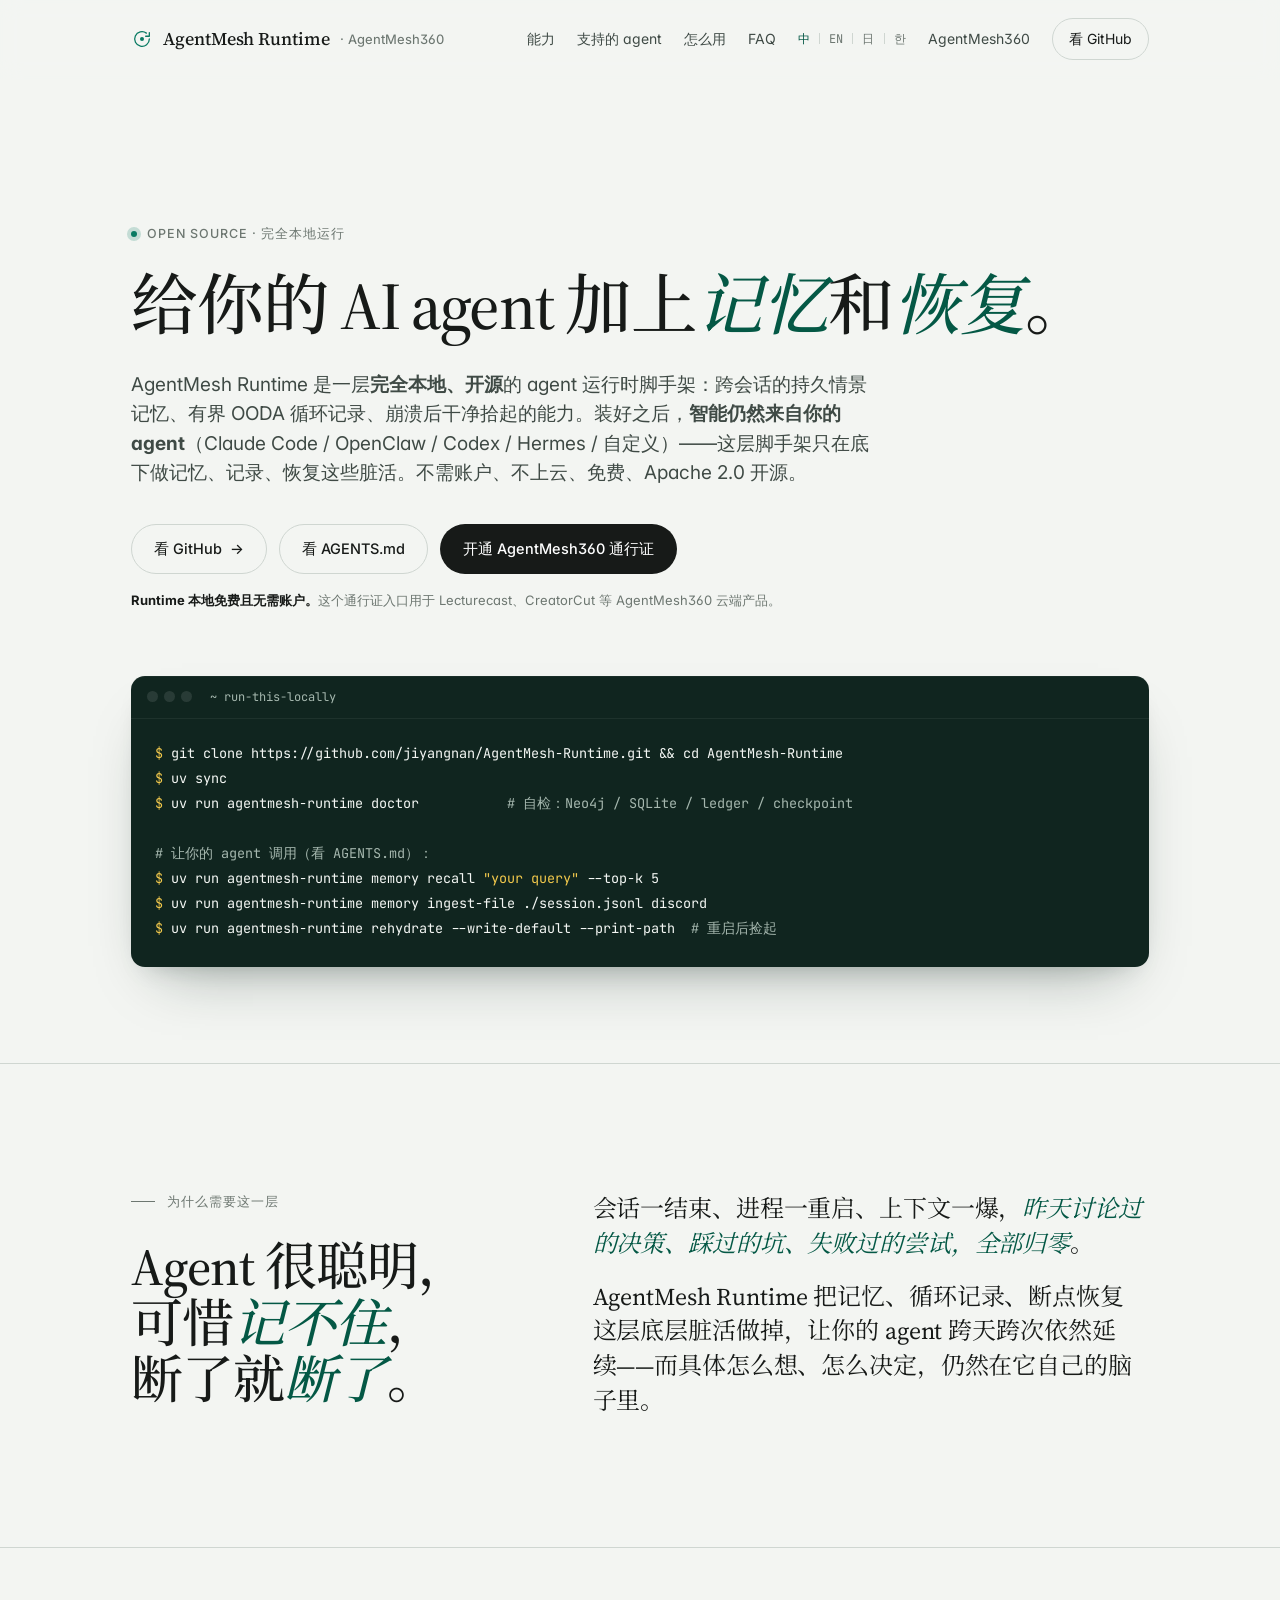
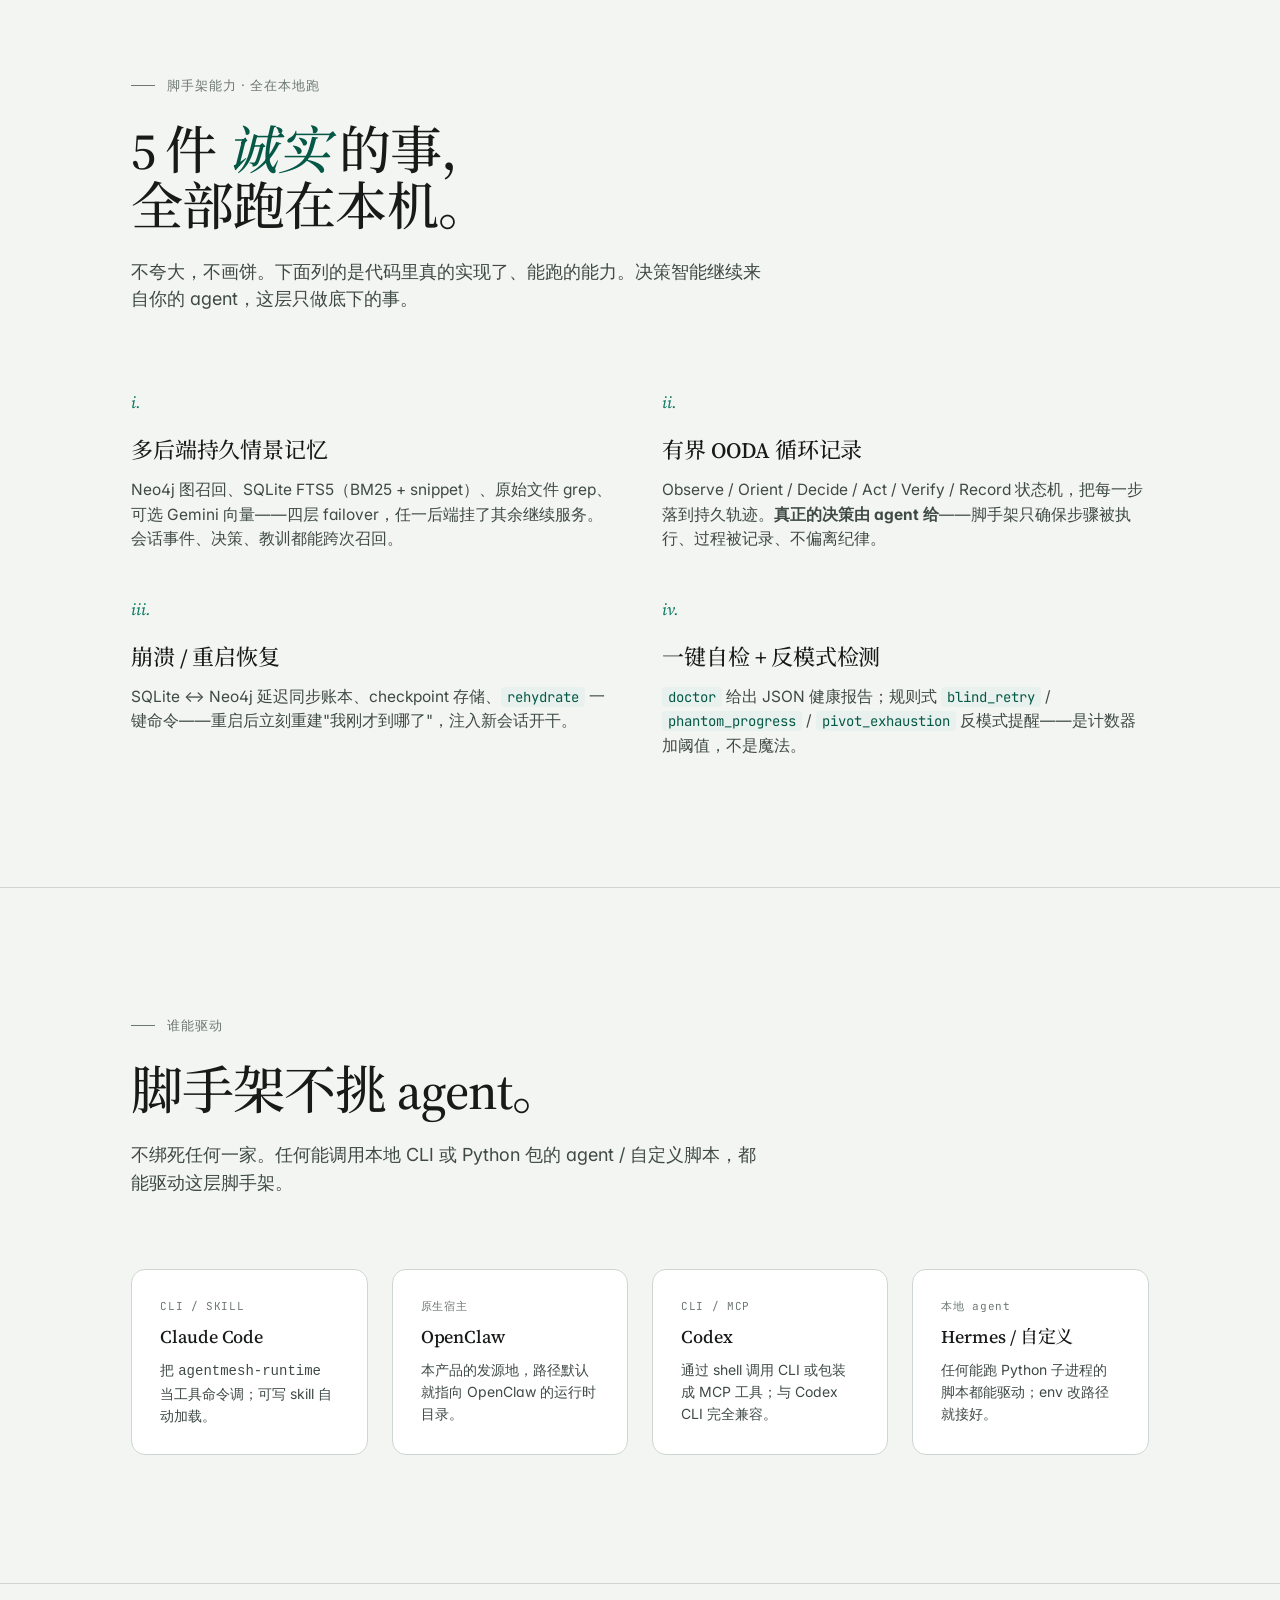
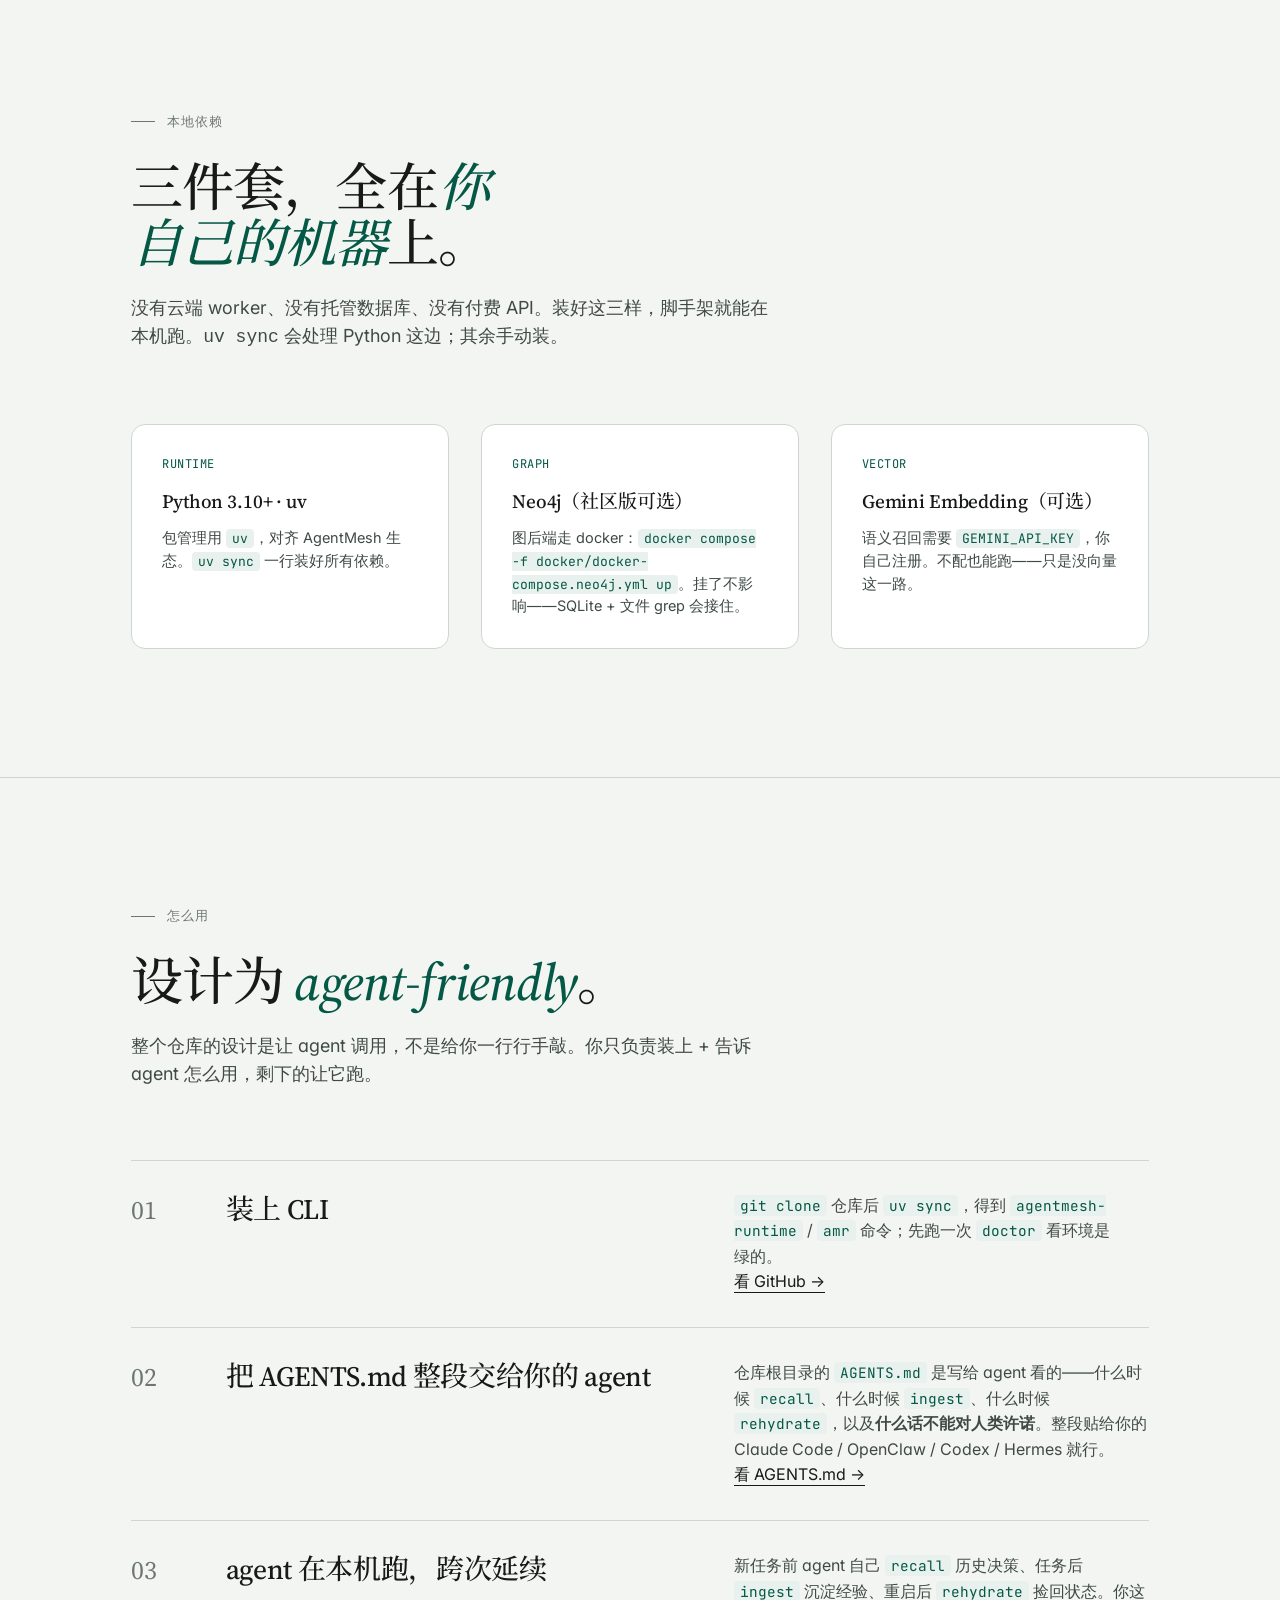
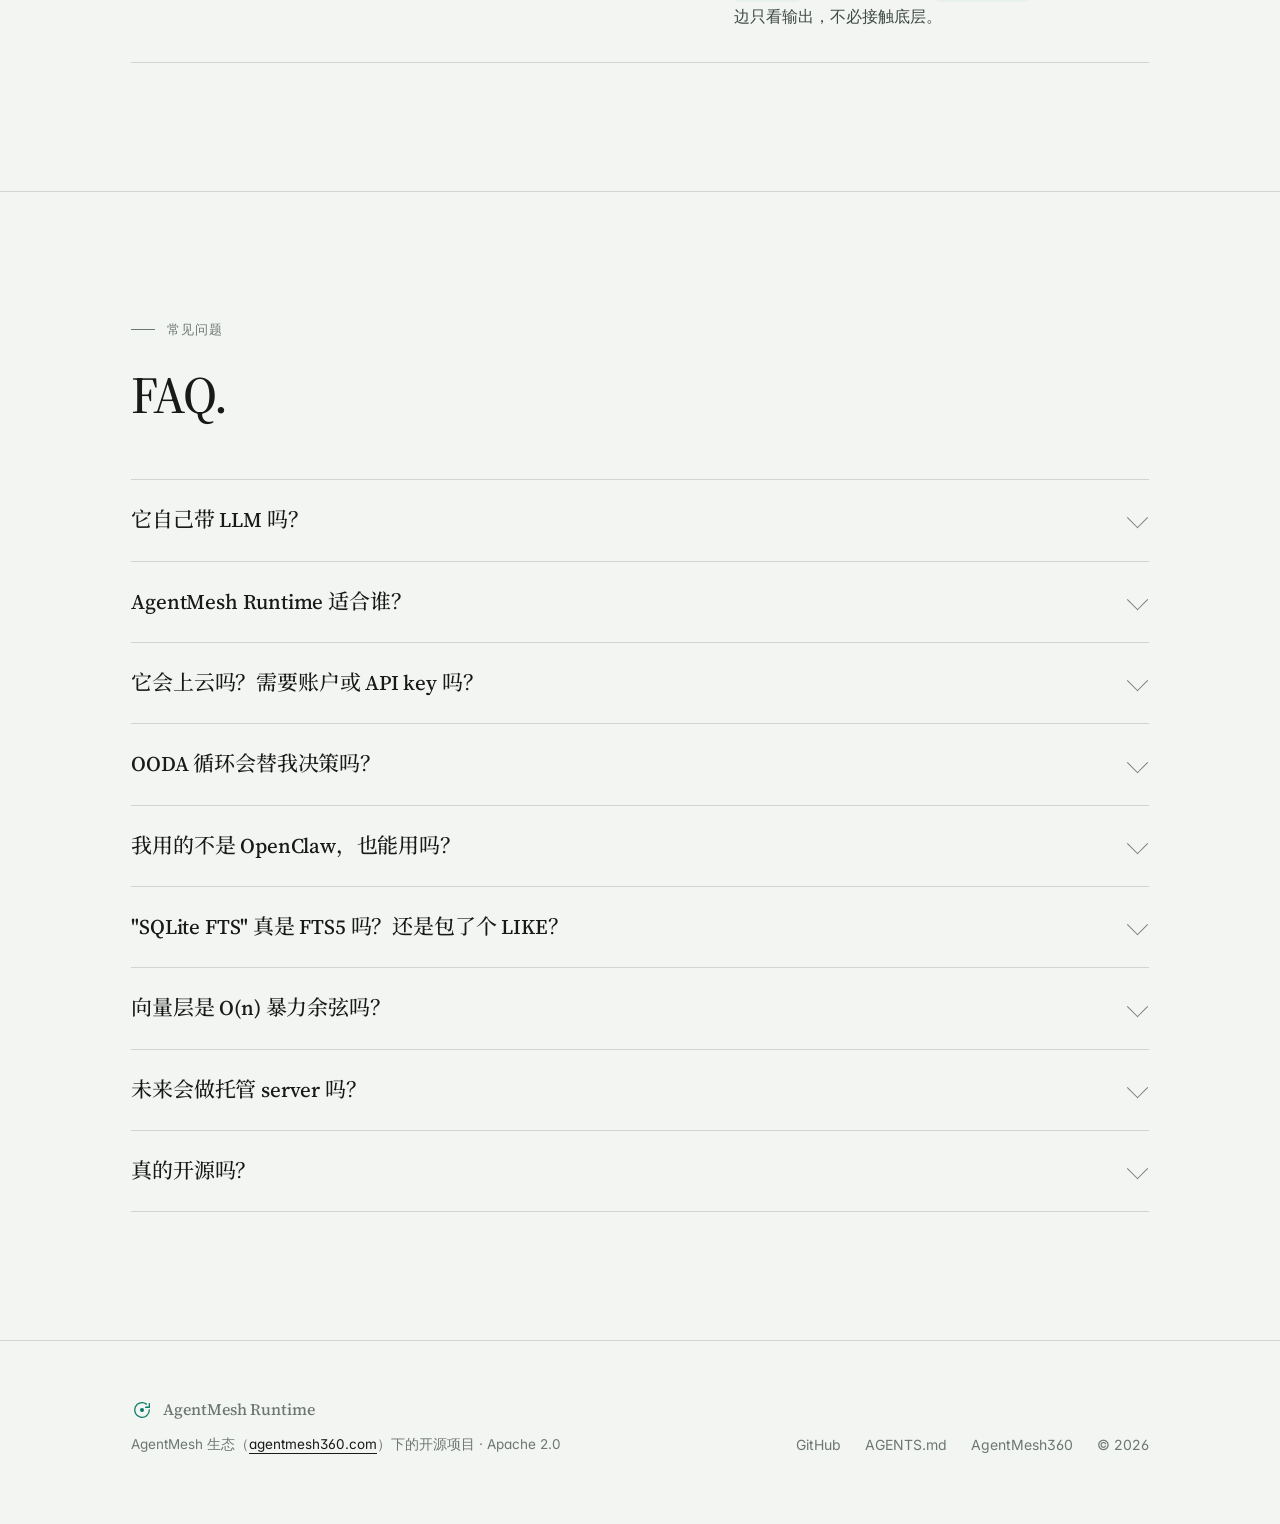
==== commit 5d4b4742: "feat(site): improve AI search discoverability" ====
--- a/site/index.html
+++ b/site/index.html
@@ -46,6 +46,10 @@
       "operatingSystem": "macOS, Windows, Linux",
       "isAccessibleForFree": true,
       "provider": { "@id": "https://agentmesh360.com/#organization" },
+      "audience": {
+        "@type": "Audience",
+        "audienceType": "需要跨会话记忆、过程记录和崩溃恢复的 AI Agent 开发者与高级用户"
+      },
       "description": "AgentMesh Runtime 是 AgentMesh360 生态下的开源本地 agent 运行时脚手架：跨会话的持久情景记忆、有界 OODA 循环记录、崩溃恢复，全部在本机跑。",
       "featureList": [
         "跨会话持久情景记忆",
@@ -63,6 +67,14 @@
       }
     },
     {
+      "@type": "WebSite",
+      "@id": "https://runtime.agentmesh360.com/#website",
+      "url": "https://runtime.agentmesh360.com/",
+      "name": "AgentMesh Runtime",
+      "inLanguage": "zh-CN",
+      "publisher": { "@id": "https://agentmesh360.com/#organization" }
+    },
+    {
       "@type": "FAQPage",
       "@id": "https://runtime.agentmesh360.com/#faq",
       "mainEntity": [
@@ -70,6 +82,11 @@
           "@type": "Question",
           "name": "AgentMesh Runtime 自己带 LLM 吗？",
           "acceptedAnswer": { "@type": "Answer", "text": "不带。这是脚手架，智能由你已经在用的 agent（Claude Code / OpenClaw / Codex / Hermes / 自定义）提供。脚手架做的是记忆、循环记录、崩溃恢复这些底层事情。" }
+        },
+        {
+          "@type": "Question",
+          "name": "AgentMesh Runtime 适合谁？",
+          "acceptedAnswer": { "@type": "Answer", "text": "适合需要让 Claude Code、OpenClaw、Codex、Hermes 或自定义 AI Agent 跨会话记住历史、记录有界工作循环，并在崩溃或重启后恢复上下文的开发者与高级用户。" }
         },
         {
           "@type": "Question",
@@ -409,6 +426,10 @@
         <div class="faq-answer">不带。这是脚手架，智能由你已经在用的 agent（Claude Code / OpenClaw / Codex / Hermes / 自定义）提供。脚手架做的是记忆、循环记录、崩溃恢复这些底层事情。</div>
       </details>
       <details class="faq-item">
+        <summary>AgentMesh Runtime 适合谁？</summary>
+        <div class="faq-answer">适合需要让 Claude Code、OpenClaw、Codex、Hermes 或自定义 AI Agent <strong>跨会话记住历史、记录有界工作循环，并在崩溃或重启后恢复上下文</strong>的开发者与高级用户。它不是托管模型，也不会替 Agent 做推理。</div>
+      </details>
+      <details class="faq-item">
         <summary>它会上云吗？需要账户或 API key 吗？</summary>
         <div class="faq-answer">不会，也不需要。所有数据都在你自己的机器上，没有 AgentMesh360 账户、云服务或 key 要求。可选的 Gemini 向量召回需要你自己的 <code>GEMINI_API_KEY</code>。</div>
       </details>
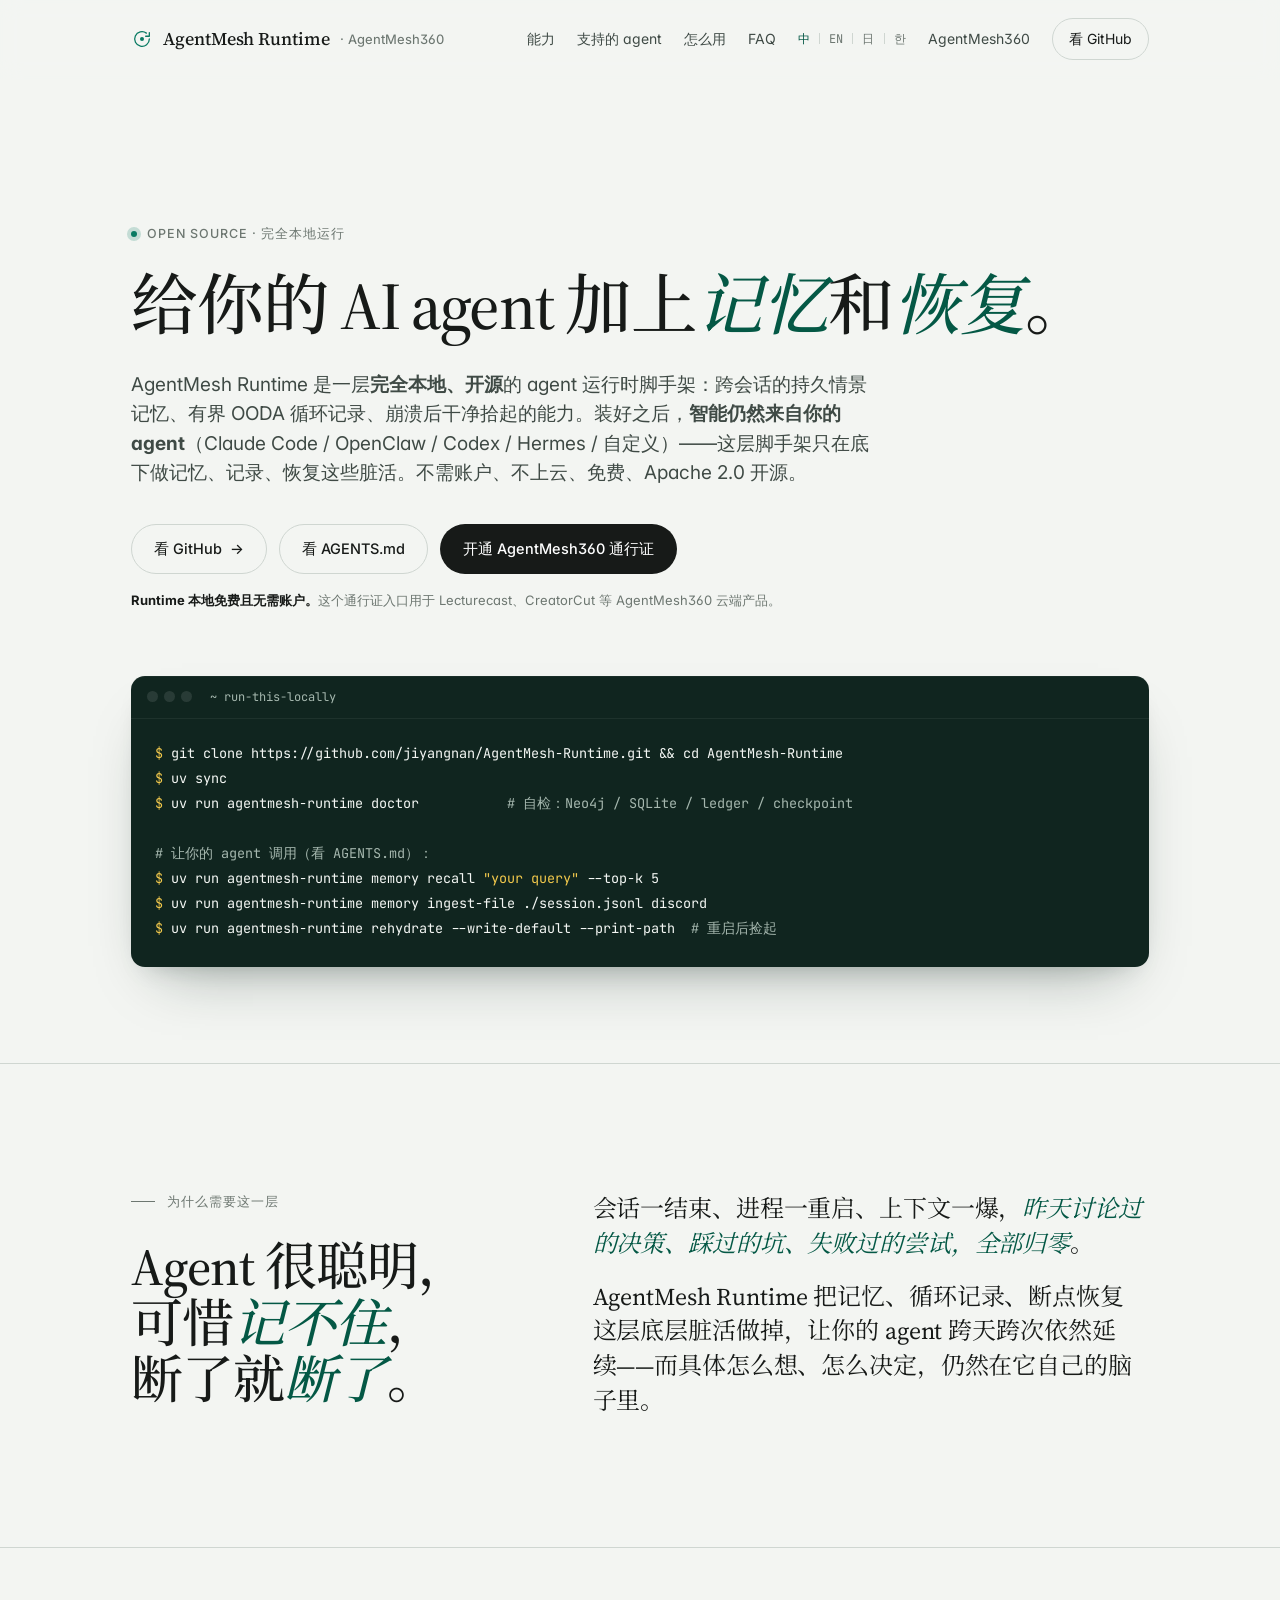
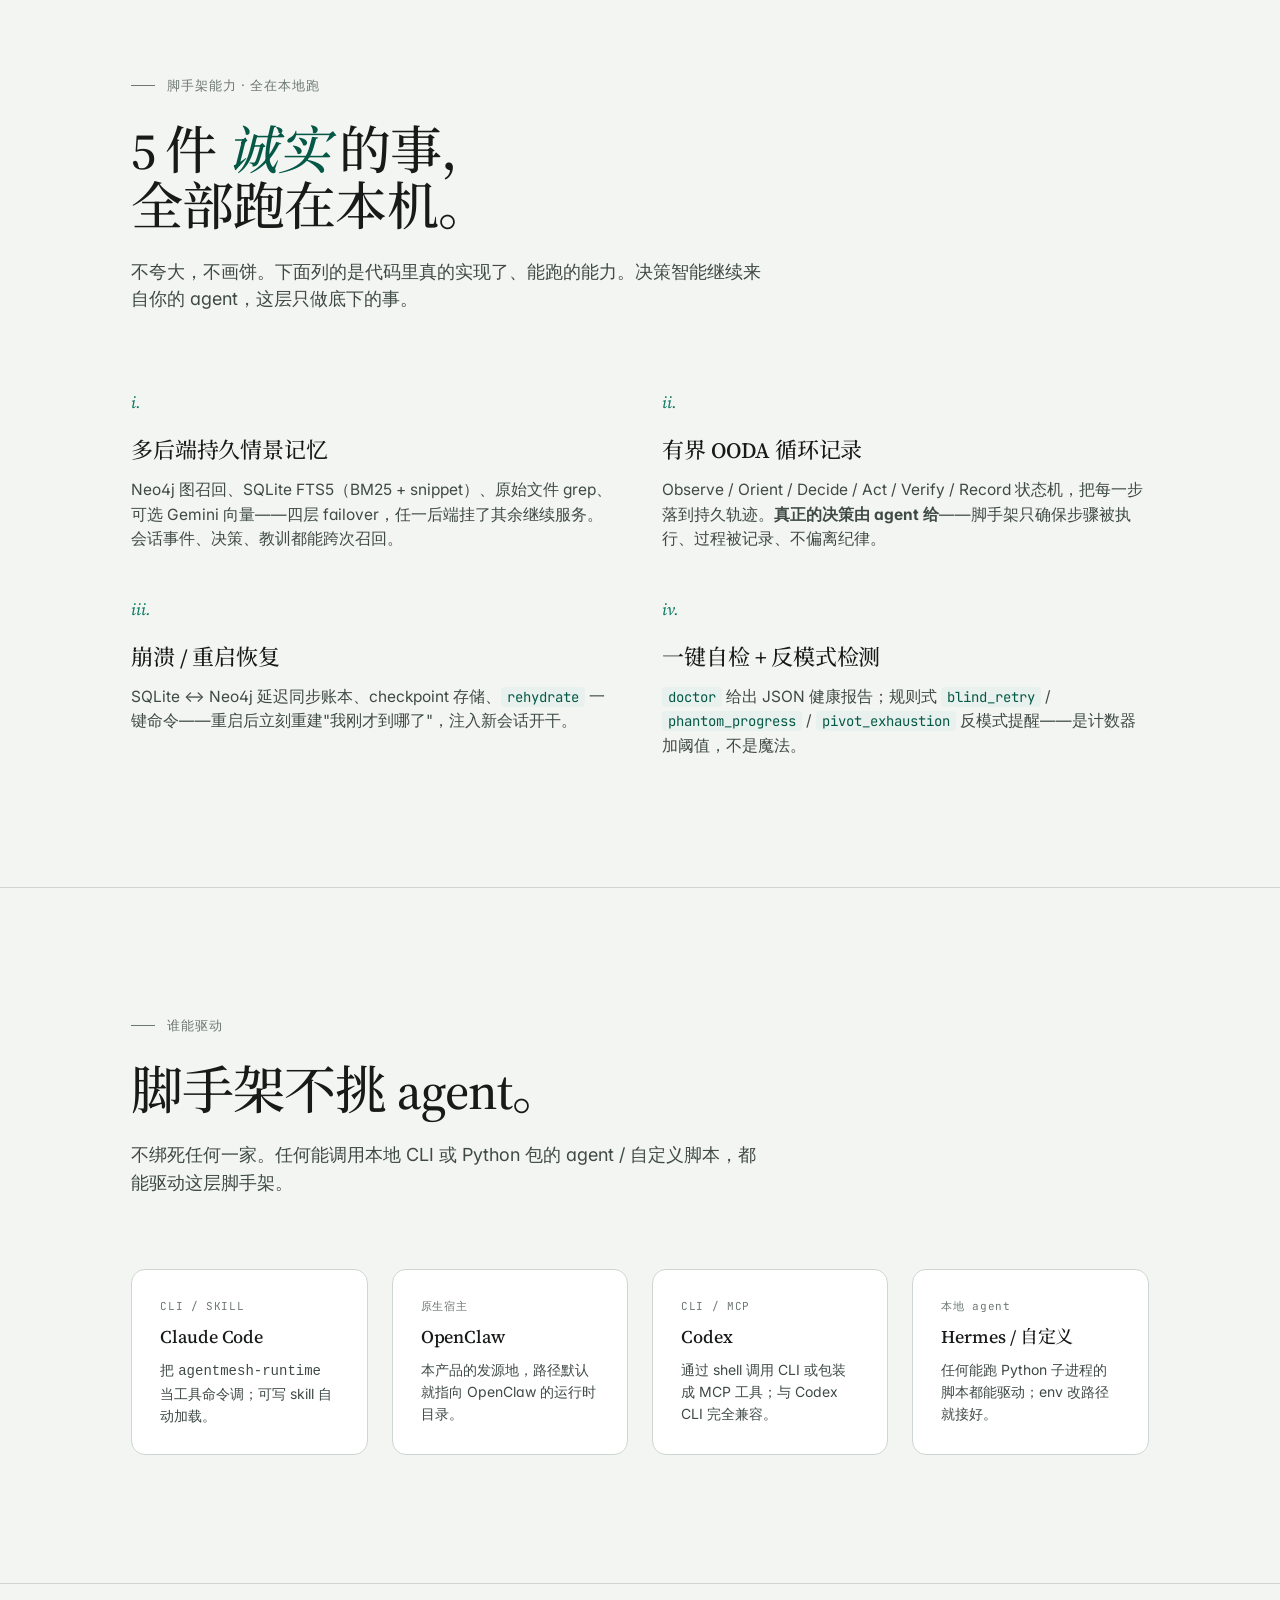
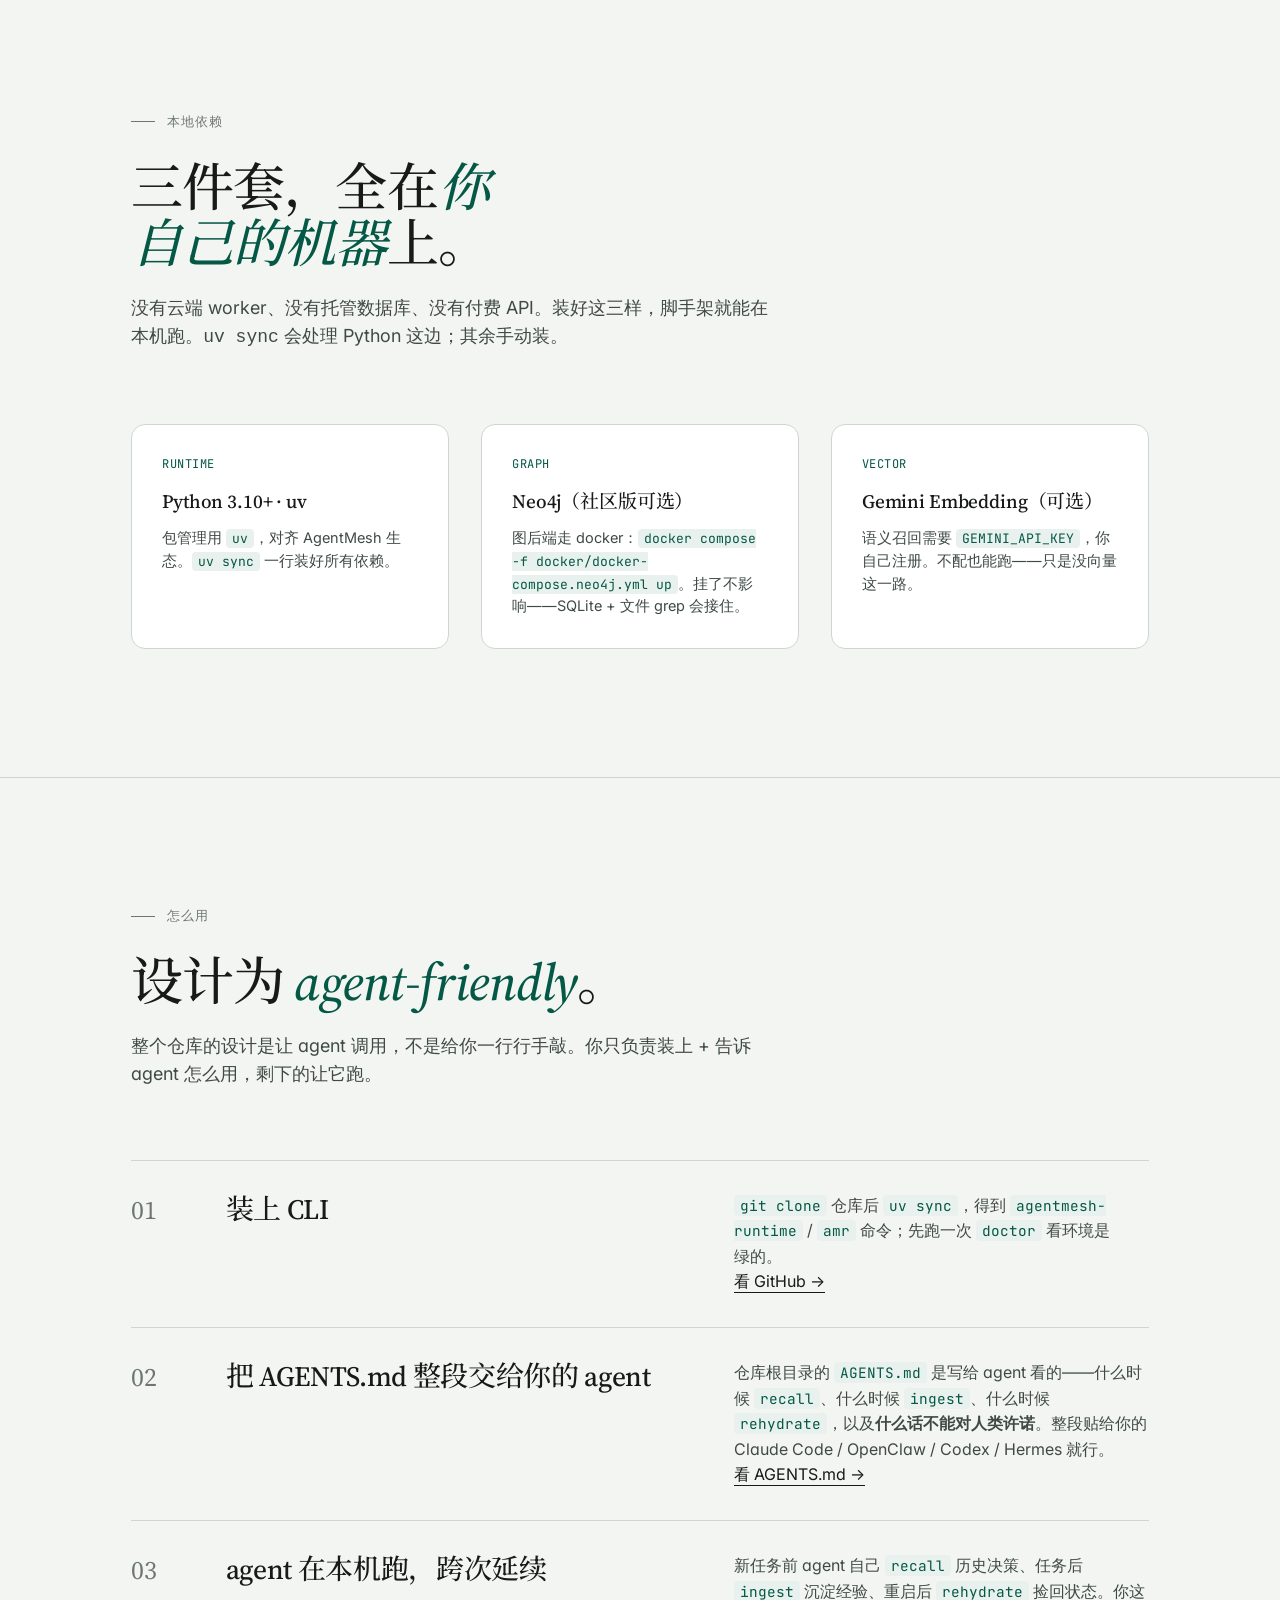
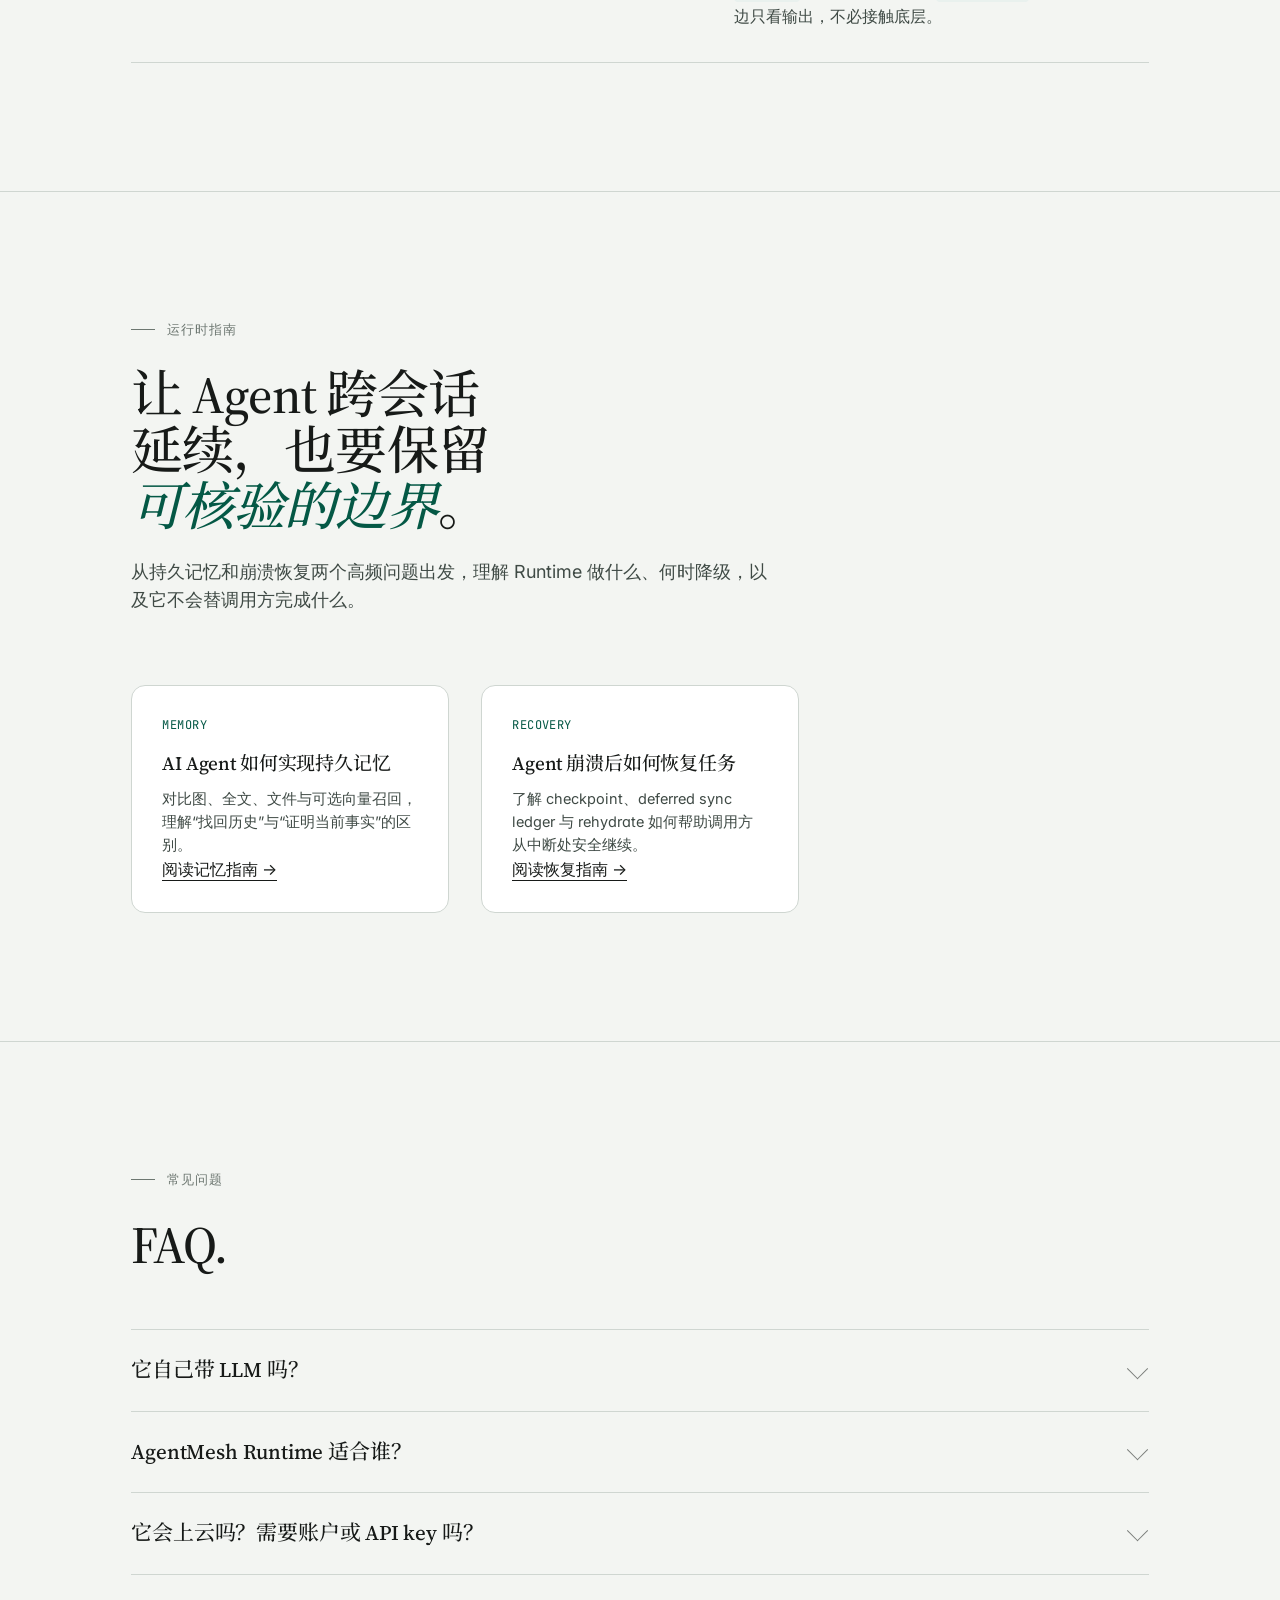
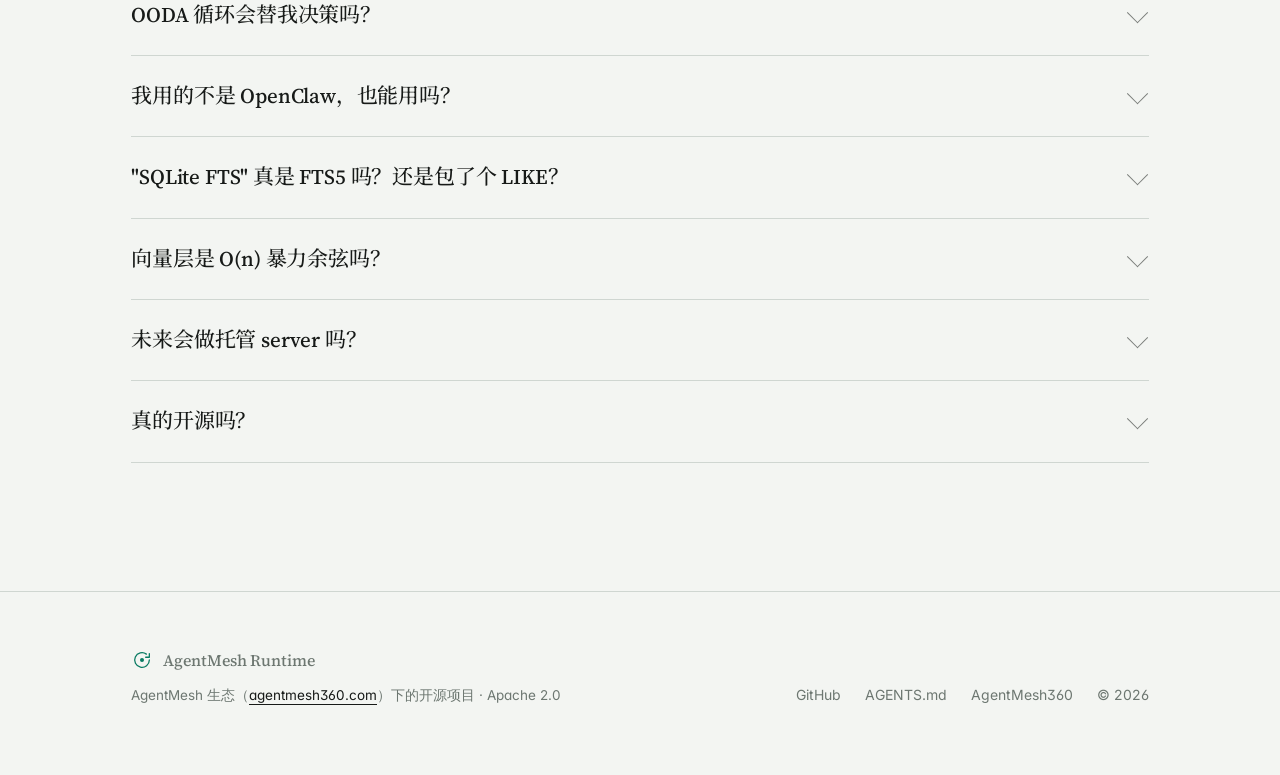
==== commit 09a7d6a8: "feat(site): add agent-runtime SEO guides" ====
--- a/site/index.html
+++ b/site/index.html
@@ -10,11 +10,13 @@
 <meta property="og:type" content="website" />
 <meta property="og:url" content="https://runtime.agentmesh360.com/" />
 <meta property="og:site_name" content="AgentMesh Runtime · AgentMesh360" />
+<meta property="og:image" content="https://agentmesh360.com/agentmesh360-icon.png" />
 <meta name="robots" content="index,follow,max-image-preview:large" />
 <meta name="theme-color" content="#087A62" />
 <meta name="twitter:card" content="summary" />
 <meta name="twitter:title" content="AgentMesh Runtime — 开源本地 agent 运行时脚手架" />
 <meta name="twitter:description" content="AgentMesh Runtime 给你的 AI agent 加上持久记忆、OODA 循环记录、崩溃恢复，本地运行、Apache 2.0。" />
+<meta name="twitter:image" content="https://agentmesh360.com/agentmesh360-icon.png" />
 <link rel="canonical" href="https://runtime.agentmesh360.com/" />
 <link rel="alternate" type="text/markdown" href="/llms.txt" title="AgentMesh Runtime LLMs.txt" />
 <link rel="alternate" hreflang="zh-CN" href="https://runtime.agentmesh360.com/" />
@@ -416,6 +418,28 @@
   </div>
 </section>
 
+<section class="block" id="guides">
+  <div class="wrap">
+    <div class="kicker">运行时指南</div>
+    <h2 class="section-title">让 Agent 跨会话延续，也要保留<em>可核验的边界</em>。</h2>
+    <p class="section-lede">从持久记忆和崩溃恢复两个高频问题出发，理解 Runtime 做什么、何时降级，以及它不会替调用方完成什么。</p>
+    <div class="stack">
+      <article class="stk">
+        <div class="stk-icon">MEMORY</div>
+        <h3>AI Agent 如何实现持久记忆</h3>
+        <p>对比图、全文、文件与可选向量召回，理解“找回历史”与“证明当前事实”的区别。</p>
+        <a class="link" href="/guides/ai-agent-memory/">阅读记忆指南 →</a>
+      </article>
+      <article class="stk">
+        <div class="stk-icon">RECOVERY</div>
+        <h3>Agent 崩溃后如何恢复任务</h3>
+        <p>了解 checkpoint、deferred sync ledger 与 rehydrate 如何帮助调用方从中断处安全继续。</p>
+        <a class="link" href="/guides/agent-crash-recovery/">阅读恢复指南 →</a>
+      </article>
+    </div>
+  </div>
+</section>
+
 <section class="block" id="faq">
   <div class="wrap">
     <div class="kicker">常见问题</div>
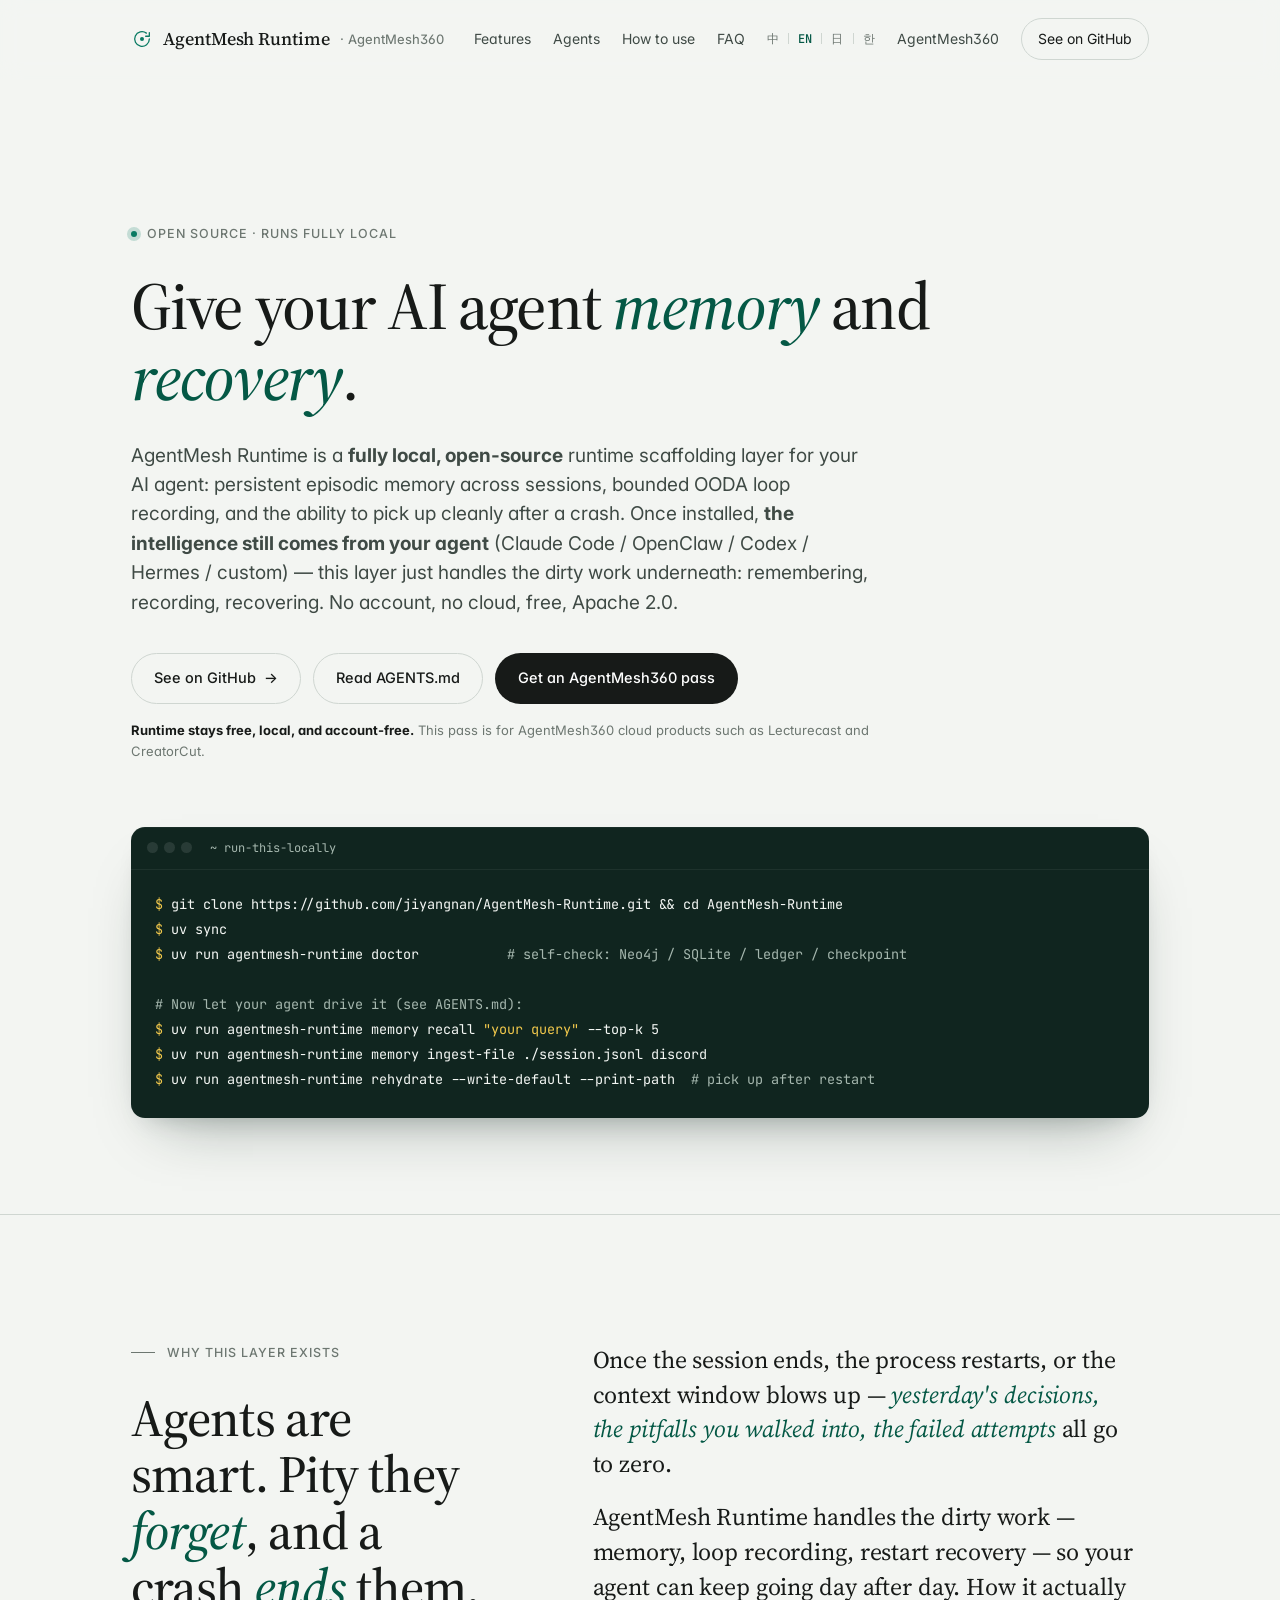
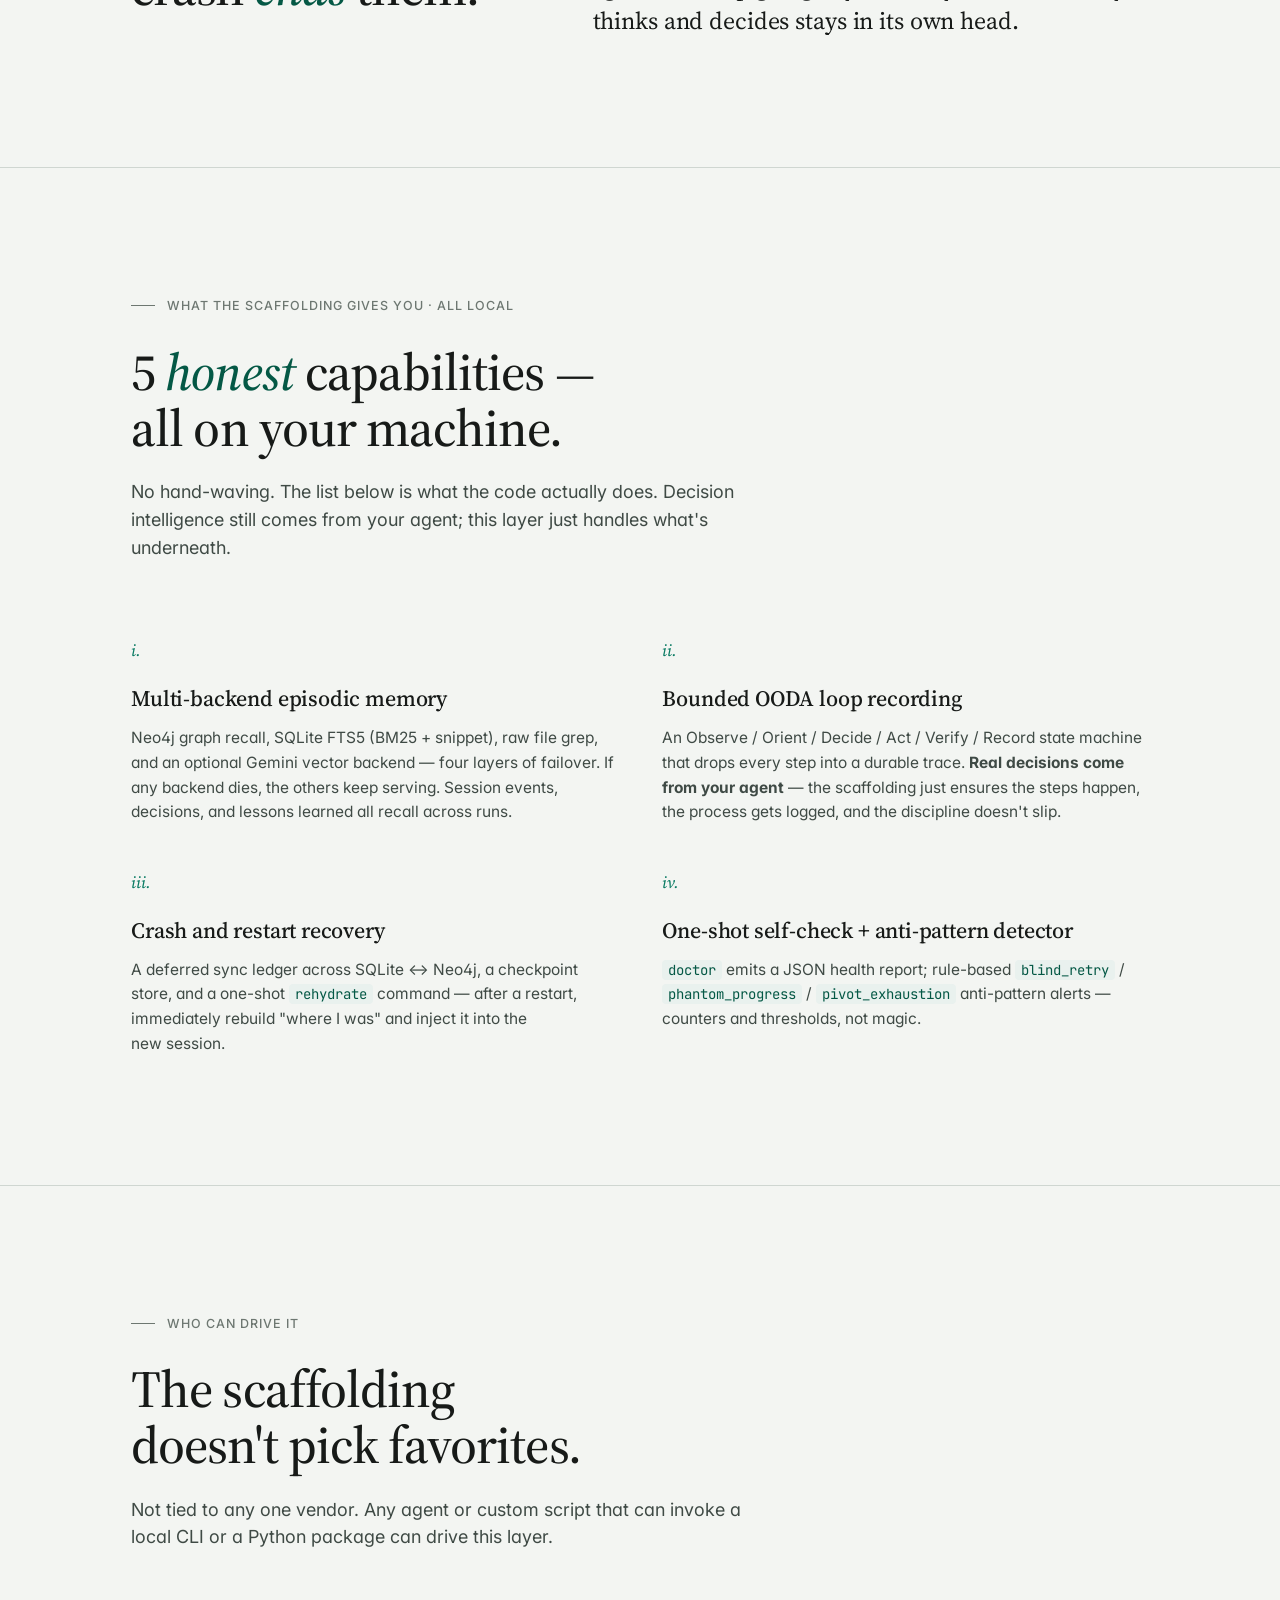
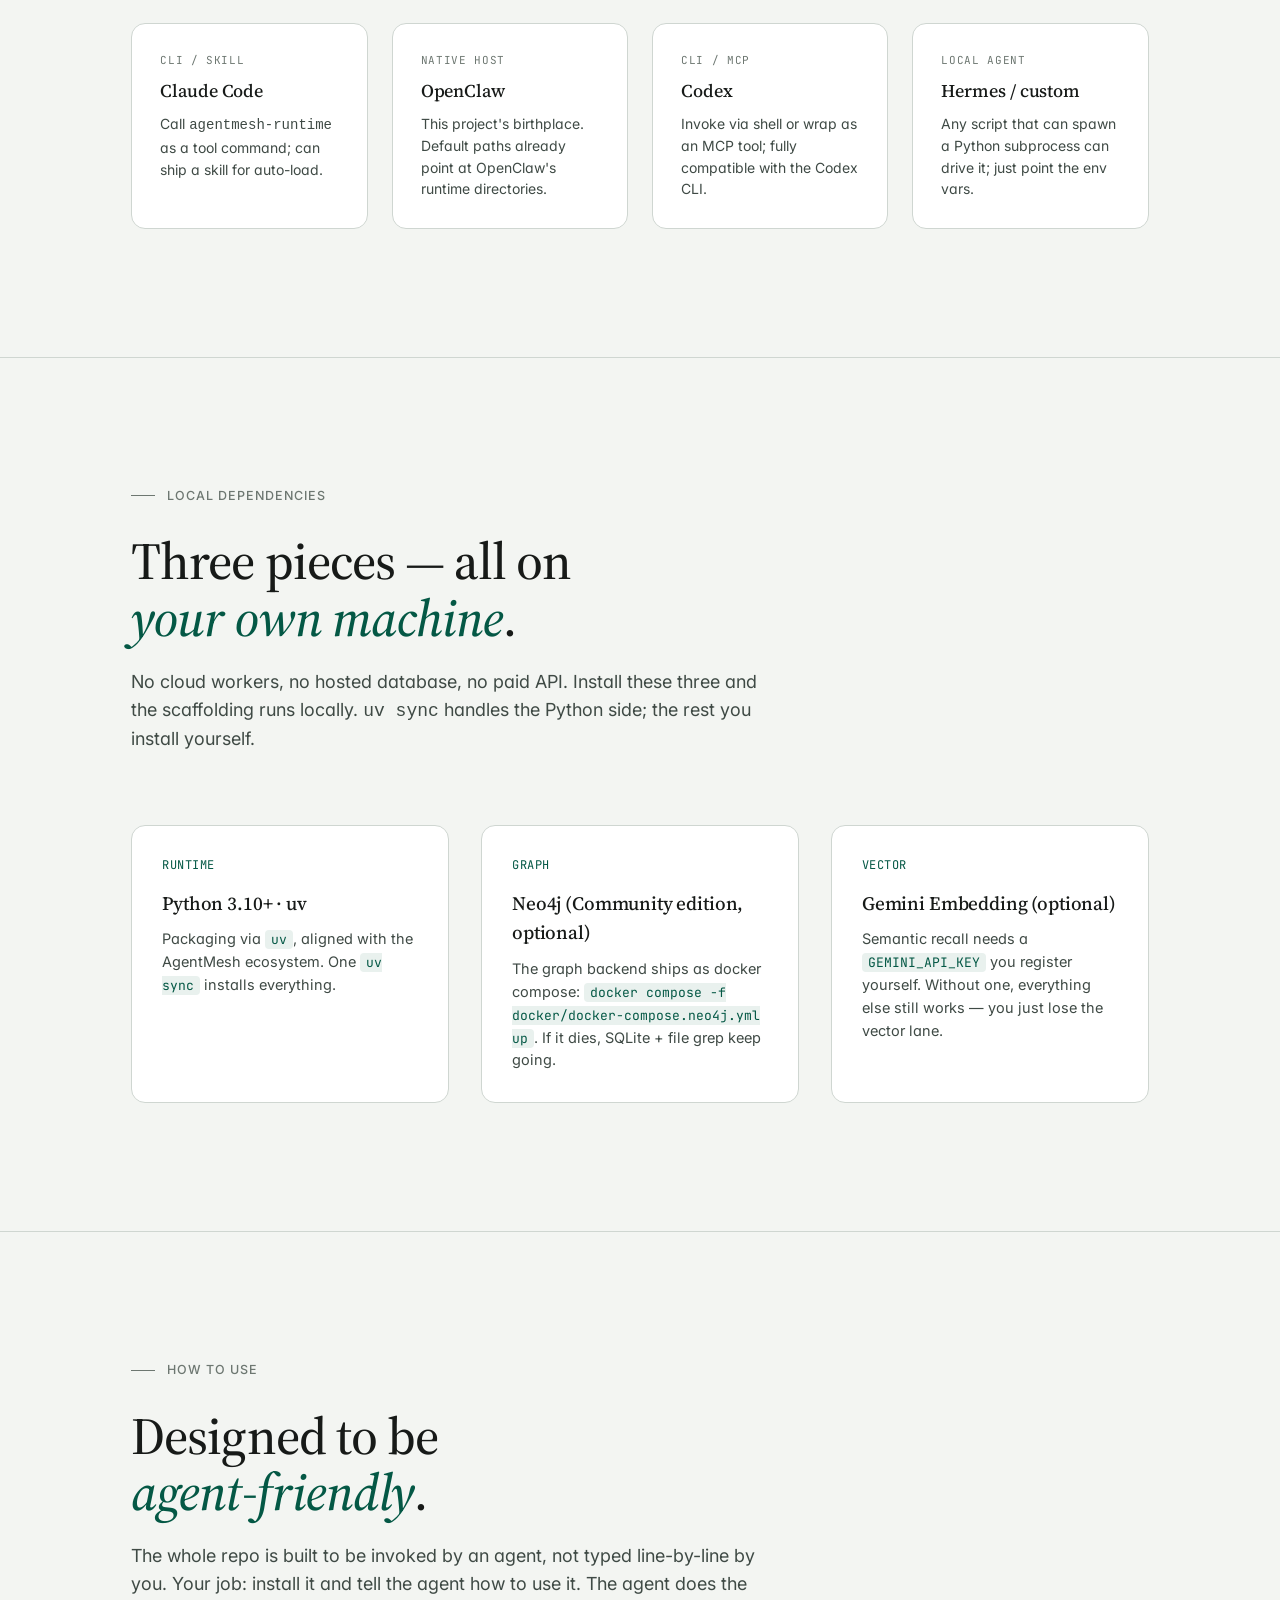
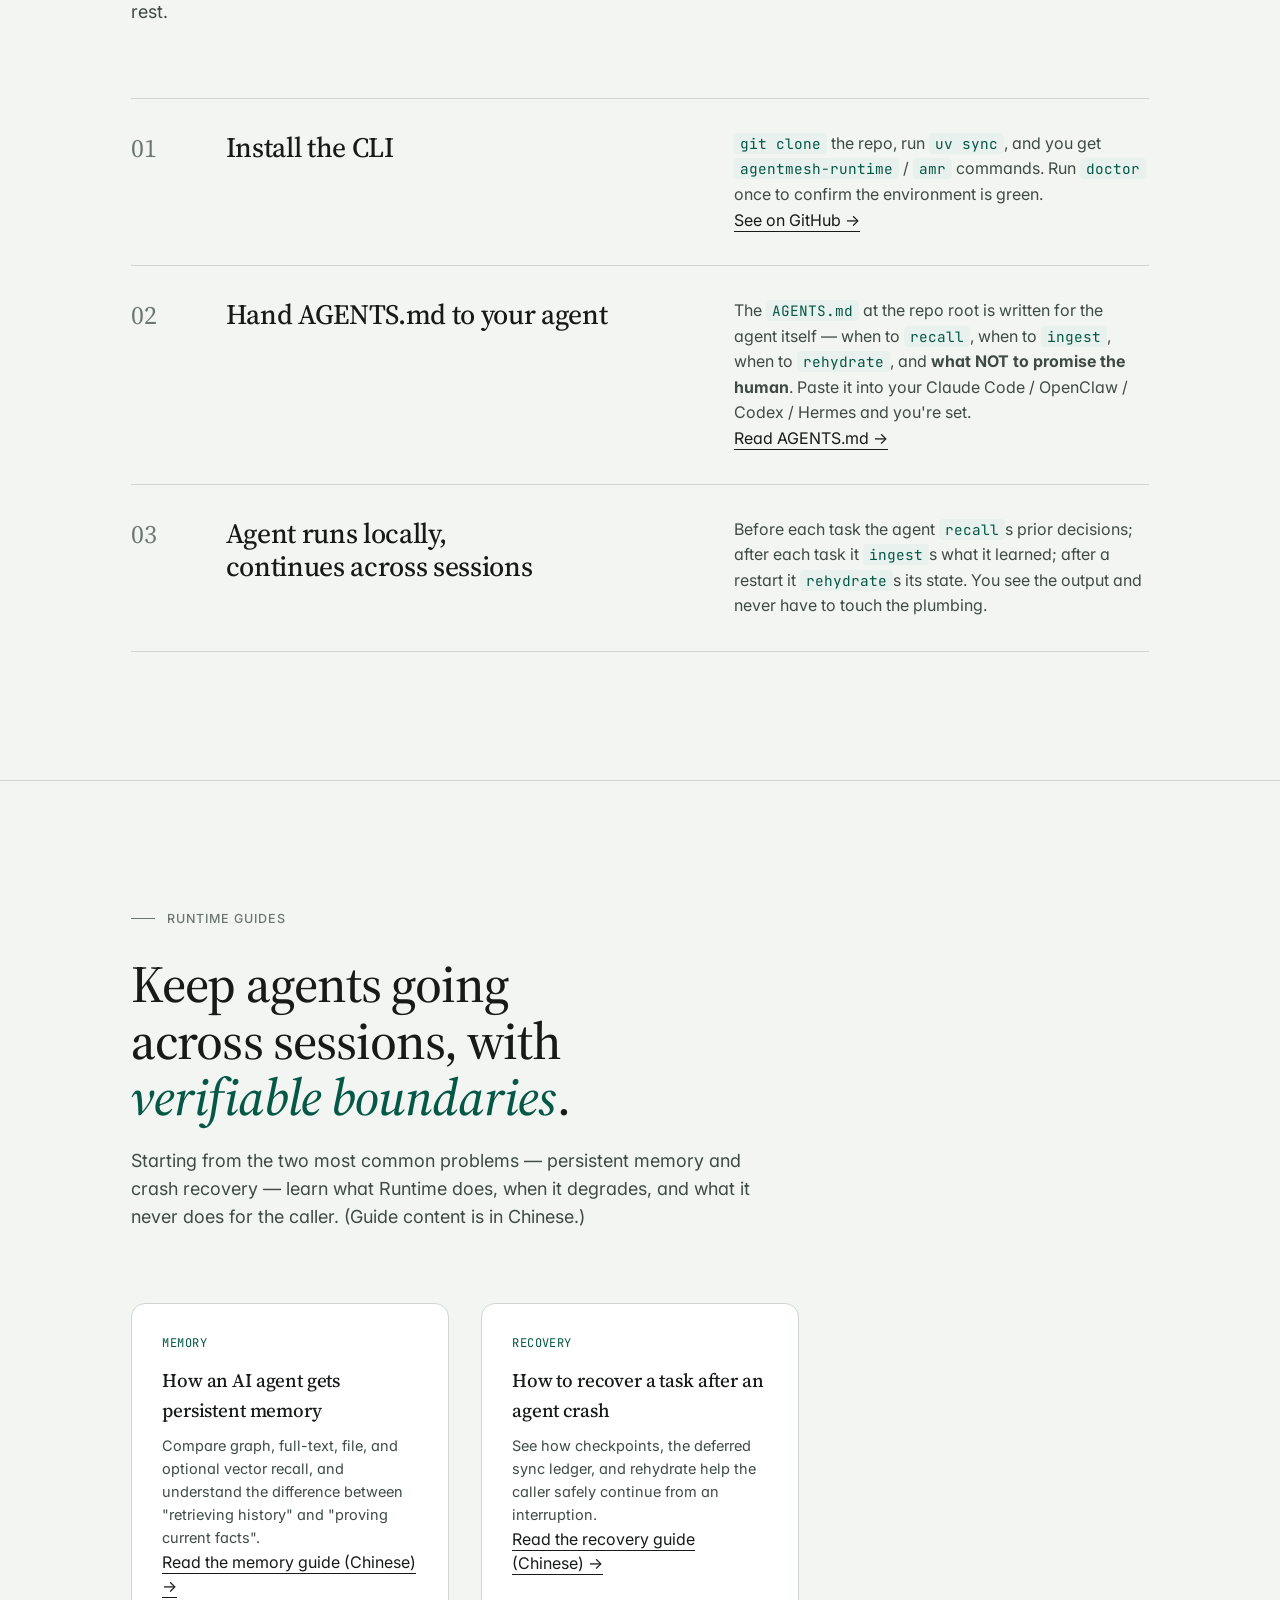
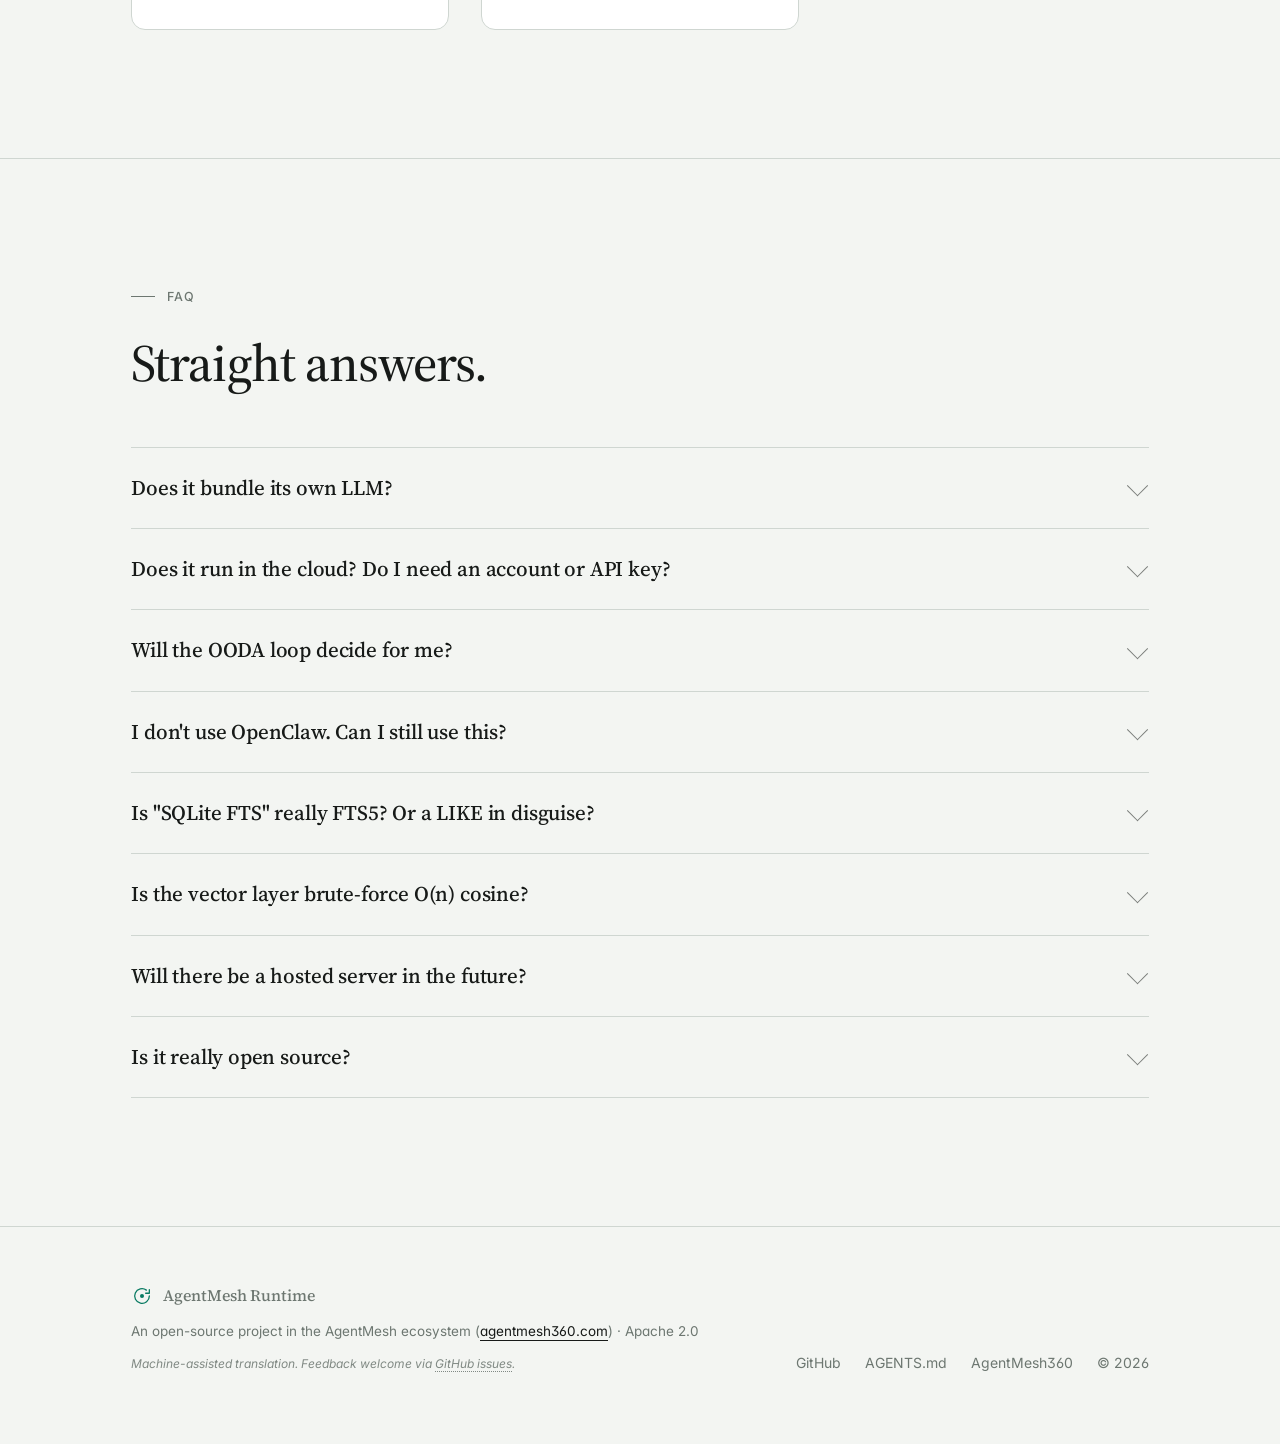
==== commit b7a59ba0: "feat(site): link Chinese runtime guides from en/ja/ko homepages" ====
--- a/site/index.html
+++ b/site/index.html
@@ -1,26 +1,27 @@
 <!doctype html>
-<html lang="zh-CN">
+<html lang="en">
 <head>
 <meta charset="utf-8" />
 <meta name="viewport" content="width=device-width, initial-scale=1" />
-<title>AgentMesh Runtime — 给你的 AI agent 加上记忆和恢复 · 开源本地脚手架</title>
-<meta name="description" content="AgentMesh Runtime 是 AgentMesh360 生态下的开源本地脚手架：给你的 AI agent（Claude Code / OpenClaw / Codex / Hermes）加上跨会话的持久记忆、有界 OODA 循环记录、崩溃后干净拾起的能力。完全本地运行、不需账户、Apache 2.0 开源。" />
-<meta property="og:title" content="AgentMesh Runtime — 给你的 AI agent 加上记忆和恢复" />
-<meta property="og:description" content="开源本地脚手架：跨会话的持久记忆、有界 OODA 循环、崩溃恢复，全程在你自己的机器上跑。智能由你的 agent 提供，脚手架由我们提供。" />
+<title>AgentMesh Runtime | Local AI Agent Memory and Recovery</title>
+<meta name="description" content="Give AI agents persistent memory, bounded workflow records, and crash recovery with an open-source runtime that runs on your own machine." />
+<meta property="og:title" content="AgentMesh Runtime — Memory and recovery for your AI agent" />
+<meta property="og:description" content="Open-source local scaffolding for your AI agent: persistent episodic memory, bounded OODA loop recording, crash recovery. Intelligence stays in your agent — we handle the dirty work underneath." />
 <meta property="og:type" content="website" />
 <meta property="og:url" content="https://runtime.agentmesh360.com/" />
 <meta property="og:site_name" content="AgentMesh Runtime · AgentMesh360" />
 <meta property="og:image" content="https://agentmesh360.com/agentmesh360-icon.png" />
+<meta property="og:locale" content="en_US" />
 <meta name="robots" content="index,follow,max-image-preview:large" />
 <meta name="theme-color" content="#087A62" />
 <meta name="twitter:card" content="summary" />
-<meta name="twitter:title" content="AgentMesh Runtime — 开源本地 agent 运行时脚手架" />
-<meta name="twitter:description" content="AgentMesh Runtime 给你的 AI agent 加上持久记忆、OODA 循环记录、崩溃恢复，本地运行、Apache 2.0。" />
+<meta name="twitter:title" content="AgentMesh Runtime — open-source local agent runtime scaffolding" />
+<meta name="twitter:description" content="Give your AI agent persistent memory, OODA loop recording, and crash recovery — all local, Apache 2.0." />
 <meta name="twitter:image" content="https://agentmesh360.com/agentmesh360-icon.png" />
 <link rel="canonical" href="https://runtime.agentmesh360.com/" />
 <link rel="alternate" type="text/markdown" href="/llms.txt" title="AgentMesh Runtime LLMs.txt" />
-<link rel="alternate" hreflang="zh-CN" href="https://runtime.agentmesh360.com/" />
-<link rel="alternate" hreflang="en" href="https://runtime.agentmesh360.com/en/" />
+<link rel="alternate" hreflang="zh-CN" href="https://runtime.agentmesh360.com/zh/" />
+<link rel="alternate" hreflang="en" href="https://runtime.agentmesh360.com/" />
 <link rel="alternate" hreflang="ja" href="https://runtime.agentmesh360.com/ja/" />
 <link rel="alternate" hreflang="ko" href="https://runtime.agentmesh360.com/ko/" />
 <link rel="alternate" hreflang="x-default" href="https://runtime.agentmesh360.com/" />
@@ -41,6 +42,7 @@
       "@id": "https://runtime.agentmesh360.com/#software",
       "name": "AgentMesh Runtime",
       "url": "https://runtime.agentmesh360.com/",
+      "inLanguage": "en",
       "codeRepository": "https://github.com/jiyangnan/AgentMesh-Runtime",
       "license": "https://www.apache.org/licenses/LICENSE-2.0",
       "applicationCategory": "DeveloperApplication",
@@ -48,62 +50,46 @@
       "operatingSystem": "macOS, Windows, Linux",
       "isAccessibleForFree": true,
       "provider": { "@id": "https://agentmesh360.com/#organization" },
-      "audience": {
-        "@type": "Audience",
-        "audienceType": "需要跨会话记忆、过程记录和崩溃恢复的 AI Agent 开发者与高级用户"
-      },
-      "description": "AgentMesh Runtime 是 AgentMesh360 生态下的开源本地 agent 运行时脚手架：跨会话的持久情景记忆、有界 OODA 循环记录、崩溃恢复，全部在本机跑。",
+      "description": "AgentMesh Runtime is an open-source local agent runtime scaffolding library: persistent episodic memory across sessions, bounded OODA loop recording, crash recovery — all on the user's machine.",
       "featureList": [
-        "跨会话持久情景记忆",
-        "多后端 failover（Neo4j 图 + SQLite FTS5 + 文件 grep + 可选 Gemini 向量）",
-        "有界 OODA 循环状态机记录",
-        "崩溃 / 重启 rehydrate 恢复",
-        "doctor 一键环境自检",
-        "Apache 2.0 开源"
+        "Persistent cross-session episodic memory",
+        "Multi-backend failover (Neo4j graph + SQLite FTS5 + file grep + optional Gemini vector)",
+        "Bounded OODA loop state-machine recording",
+        "Crash / restart rehydrate recovery",
+        "One-command doctor self-check",
+        "Apache 2.0 open source"
       ],
       "offers": {
         "@type": "Offer",
         "price": "0",
-        "priceCurrency": "CNY",
+        "priceCurrency": "USD",
         "availability": "https://schema.org/InStock"
       }
     },
     {
-      "@type": "WebSite",
-      "@id": "https://runtime.agentmesh360.com/#website",
-      "url": "https://runtime.agentmesh360.com/",
-      "name": "AgentMesh Runtime",
-      "inLanguage": "zh-CN",
-      "publisher": { "@id": "https://agentmesh360.com/#organization" }
-    },
-    {
       "@type": "FAQPage",
       "@id": "https://runtime.agentmesh360.com/#faq",
+      "inLanguage": "en",
       "mainEntity": [
         {
           "@type": "Question",
-          "name": "AgentMesh Runtime 自己带 LLM 吗？",
-          "acceptedAnswer": { "@type": "Answer", "text": "不带。这是脚手架，智能由你已经在用的 agent（Claude Code / OpenClaw / Codex / Hermes / 自定义）提供。脚手架做的是记忆、循环记录、崩溃恢复这些底层事情。" }
+          "name": "Does AgentMesh Runtime bundle its own LLM?",
+          "acceptedAnswer": { "@type": "Answer", "text": "No. This is scaffolding. The intelligence comes from the agent you're already using (Claude Code / OpenClaw / Codex / Hermes / custom). What this layer does is memory, loop recording, and crash recovery — the plumbing underneath." }
         },
         {
           "@type": "Question",
-          "name": "AgentMesh Runtime 适合谁？",
-          "acceptedAnswer": { "@type": "Answer", "text": "适合需要让 Claude Code、OpenClaw、Codex、Hermes 或自定义 AI Agent 跨会话记住历史、记录有界工作循环，并在崩溃或重启后恢复上下文的开发者与高级用户。" }
+          "name": "Does it run in the cloud? Do I need an account or API key?",
+          "acceptedAnswer": { "@type": "Answer", "text": "No on both. Everything stays on your machine. No AgentMesh360 account, no cloud service, no API key required. The optional Gemini vector recall needs your own GEMINI_API_KEY." }
         },
         {
           "@type": "Question",
-          "name": "AgentMesh Runtime 会上云吗？需要账户或 API key 吗？",
-          "acceptedAnswer": { "@type": "Answer", "text": "不会，也不需要。所有数据都在你自己的机器上，没有 AgentMesh360 账户、云服务或 key 要求。可选的 Gemini 向量召回需要你自己的 GEMINI_API_KEY。" }
+          "name": "Will the OODA loop make decisions for me?",
+          "acceptedAnswer": { "@type": "Answer", "text": "No. The decide and verify steps are intentionally minimal state-machine stubs — they record what you did, they don't think for you. The real reasoning comes from your agent." }
         },
         {
           "@type": "Question",
-          "name": "AgentMesh Runtime 的 OODA 循环会替我决策吗？",
-          "acceptedAnswer": { "@type": "Answer", "text": "不会。decide 和 verify 步骤是有意做小的状态机存根——它们记录你做了什么，但不替你想下一步。真正的推理由你的 agent 出。" }
-        },
-        {
-          "@type": "Question",
-          "name": "我用的不是 OpenClaw，也能用吗？",
-          "acceptedAnswer": { "@type": "Answer", "text": "可以。默认路径还指向 ~/.openclaw/* 是历史原因，把 ARS_SESSION_BASE 和 ARS_MEMORY_DB 改成你自己 agent 的路径即可。Claude Code / Codex / Hermes / 任何自定义 agent 都能驱动。" }
+          "name": "I don't use OpenClaw. Can I still use this?",
+          "acceptedAnswer": { "@type": "Answer", "text": "Yes. The default paths still point at ~/.openclaw/* for historical reasons — just set ARS_SESSION_BASE and ARS_MEMORY_DB to wherever your agent stores transcripts and memory. Claude Code / Codex / Hermes / any custom agent can drive it." }
         }
       ]
     }
@@ -113,7 +99,7 @@
 
 <link rel="preconnect" href="https://fonts.googleapis.com" />
 <link rel="preconnect" href="https://fonts.gstatic.com" crossorigin />
-<link href="https://fonts.googleapis.com/css2?family=Source+Serif+4:opsz,wght@8..60,400;8..60,500;8..60,600&family=Noto+Serif+SC:wght@400;500;600;700&family=Inter:wght@400;450;500;600&family=JetBrains+Mono:wght@400;500&display=swap" rel="stylesheet" />
+<link href="https://fonts.googleapis.com/css2?family=Source+Serif+4:opsz,wght@8..60,400;8..60,500;8..60,600&family=Inter:wght@400;450;500;600&family=JetBrains+Mono:wght@400;500&display=swap" rel="stylesheet" />
 
 <style>
   :root {
@@ -121,8 +107,8 @@
     --muted:#6D7771; --rule:#CFD6D1; --accent:#087A62; --accent-ink:#045845;
     --blue:#2457D6; --red:#D64545; --yellow:#F2C94C;
     --code-bg:#10251F; --code-fg:#F4F7F4; --code-dim:#A5B7AE; --code-acc:#F2C94C;
-    --serif:"Source Serif 4","Noto Serif SC","Songti SC","STSong",Georgia,serif;
-    --sans:"Inter",-apple-system,BlinkMacSystemFont,"PingFang SC","Hiragino Sans GB","Microsoft YaHei","Noto Sans SC",sans-serif;
+    --serif:"Source Serif 4",Georgia,serif;
+    --sans:"Inter",-apple-system,BlinkMacSystemFont,Segoe UI,Roboto,sans-serif;
     --mono:"JetBrains Mono",ui-monospace,SFMono-Regular,Menlo,Consolas,monospace;
     --maxw:1120px; --gutter:clamp(20px,4vw,56px);
   }
@@ -153,7 +139,7 @@
   @media(max-width:1100px){.nav-links a.nav-extra{display:none}}
   @media(max-width:880px){.nav-links a.nav-section{display:none}}
   @media(max-width:720px){.nav-links a:not(.nav-cta):not(.lang){display:none} .lang-switch{gap:7px} .brand small{display:none}}
-  @media(max-width:480px){.nav-inner{gap:12px;padding:14px 16px} .brand{font-size:15px;gap:7px} .brand-mark{width:20px;height:20px} .lang-switch{gap:5px;font-size:11px} .nav-cta{padding:8px 12px;font-size:13px}}
+  @media(max-width:480px){.nav-inner{gap:12px;padding:14px 16px} .brand{font-size:15px;gap:7px} .brand-mark{width:20px;height:20px} .lang-switch{gap:5px;font-size:11px} .nav-cta{display:none}}
 
   .hero{padding:clamp(64px,11vw,140px) 0 clamp(48px,8vw,96px)}
   .eyebrow{display:inline-flex;align-items:center;gap:10px;font-size:12.5px;letter-spacing:0.08em;text-transform:uppercase;color:var(--muted);font-weight:500}
@@ -169,12 +155,12 @@
   .pass-note{max-width:760px;margin:16px 0 0;color:var(--muted);font-size:13px;line-height:1.65}
   .pass-note strong{color:var(--ink)}
 
-  .terminal-frame{margin-top:64px;background:var(--code-bg);color:var(--code-fg);border-radius:14px;overflow:hidden;box-shadow:0 1px 0 rgba(255,255,255,0.04) inset,0 30px 60px -30px rgba(16,37,31,0.4),0 12px 24px -16px rgba(16,37,31,0.25)}
+  .terminal-frame{margin-top:64px;max-width:100%;background:var(--code-bg);color:var(--code-fg);border-radius:14px;overflow:hidden;box-shadow:0 1px 0 rgba(255,255,255,0.04) inset,0 30px 60px -30px rgba(16,37,31,0.4),0 12px 24px -16px rgba(16,37,31,0.25)}
   .terminal-bar{display:flex;align-items:center;gap:10px;padding:12px 16px;border-bottom:1px solid rgba(255,255,255,0.06)}
   .terminal-bar .lights{display:flex;gap:6px}
   .terminal-bar .lights span{width:11px;height:11px;border-radius:50%;background:rgba(255,255,255,0.1)}
   .terminal-bar .title{font-family:var(--mono);font-size:12px;color:var(--code-dim);margin-left:8px}
-  pre.code{margin:0;padding:22px 24px 26px;font-family:var(--mono);font-size:13.5px;line-height:1.85;overflow-x:auto;-webkit-overflow-scrolling:touch}
+  pre.code{box-sizing:border-box;max-width:100%;margin:0;padding:22px 24px 26px;font-family:var(--mono);font-size:13.5px;line-height:1.85;overflow-x:auto;-webkit-overflow-scrolling:touch}
   pre.code .c-prompt{color:var(--code-acc);user-select:none} pre.code .c-cmd{color:var(--code-fg)}
   pre.code .c-flag{color:var(--blue)} pre.code .c-str{color:var(--yellow)} pre.code .c-dim{color:var(--code-dim)}
 
@@ -197,7 +183,6 @@
   .feat p{margin:0;font-size:15.5px;line-height:1.6;color:var(--ink-soft);text-wrap:pretty}
   @media(max-width:820px){.features{grid-template-columns:1fr}}
 
-  /* agents we plug into */
   .agents{display:grid;grid-template-columns:repeat(4,minmax(0,1fr));gap:clamp(16px,2.5vw,24px);margin-top:clamp(48px,6vw,72px)}
   @media(max-width:820px){.agents{grid-template-columns:repeat(2,minmax(0,1fr))}}
   @media(max-width:480px){.agents{grid-template-columns:1fr}}
@@ -206,7 +191,6 @@
   .ag h3{font-family:var(--serif);font-weight:500;font-size:18px;margin:0;letter-spacing:-0.005em}
   .ag p{margin:0;font-size:14px;color:var(--ink-soft);line-height:1.55}
 
-  /* local stack triplet */
   .stack{display:grid;grid-template-columns:repeat(3,minmax(0,1fr));gap:clamp(20px,3vw,32px);margin-top:clamp(48px,6vw,72px)}
   @media(max-width:680px){.stack{grid-template-columns:1fr}}
   .stk{background:var(--surface);border:1px solid var(--rule);border-radius:14px;padding:clamp(22px,2.6vw,30px)}
@@ -239,6 +223,8 @@
   footer.foot{border-top:1px solid var(--rule);padding:56px 0 72px;font-size:14px;color:var(--muted)}
   .foot-inner{display:flex;flex-wrap:wrap;justify-content:space-between;gap:24px;align-items:flex-end}
   .foot .brand{font-size:16px} .foot-meta{display:flex;flex-wrap:wrap;gap:24px} .foot-meta a:hover{color:var(--accent)}
+  .foot-note{margin-top:14px;font-size:12px;color:var(--muted);opacity:0.85;font-style:italic}
+  .foot-note a{border-bottom:1px dotted currentColor} .foot-note a:hover{color:var(--accent);border-bottom-color:var(--accent)}
 </style>
 <script defer src="https://analytics.agentmesh360.com/script.js" data-website-id="a640cdad-a7ab-47b0-8f86-2eb80472ad62"></script>
 </head>
@@ -246,7 +232,7 @@
 
 <header class="nav" id="topnav">
   <div class="nav-inner">
-    <a href="#" class="brand" aria-label="AgentMesh Runtime">
+    <a href="/" class="brand" aria-label="AgentMesh Runtime">
       <svg class="brand-mark" viewBox="0 0 24 24" fill="none" aria-hidden="true">
         <path d="M20 12a8 8 0 1 1-3.2-6.4" stroke="currentColor" stroke-width="1.4" stroke-linecap="round"/>
         <path d="M20 5v4h-4" stroke="currentColor" stroke-width="1.4" stroke-linecap="round" stroke-linejoin="round"/>
@@ -255,52 +241,52 @@
       AgentMesh Runtime <small>· AgentMesh360</small>
     </a>
     <nav class="nav-links" aria-label="Primary">
-      <a href="#features" class="nav-section">能力</a>
-      <a href="#agents" class="nav-section">支持的 agent</a>
-      <a href="#how" class="nav-section">怎么用</a>
+      <a href="#features" class="nav-section">Features</a>
+      <a href="#agents" class="nav-section">Agents</a>
+      <a href="#how" class="nav-section">How to use</a>
       <a href="#faq" class="nav-section">FAQ</a>
       <span class="lang-switch" aria-label="Language">
-        <a class="lang lang-active" aria-current="page">中</a>
+        <a class="lang" href="/zh/" hreflang="zh-CN">中</a>
         <span class="sep"></span>
-        <a class="lang" href="/en/" hreflang="en">EN</a>
+        <a class="lang lang-active" aria-current="page">EN</a>
         <span class="sep"></span>
         <a class="lang" href="/ja/" hreflang="ja">日</a>
         <span class="sep"></span>
         <a class="lang" href="/ko/" hreflang="ko">한</a>
       </span>
       <a href="https://agentmesh360.com" class="nav-extra">AgentMesh360</a>
-      <a href="https://github.com/jiyangnan/AgentMesh-Runtime" class="nav-cta">看 GitHub</a>
+      <a href="https://github.com/jiyangnan/AgentMesh-Runtime" class="nav-cta">See on GitHub</a>
     </nav>
   </div>
 </header>
 
 <section class="hero">
   <div class="wrap">
-    <div class="eyebrow"><span class="dot"></span> OPEN SOURCE · 完全本地运行</div>
-    <h1 class="display">给你的 AI agent 加上<em>记忆</em>和<em>恢复</em>。</h1>
+    <div class="eyebrow"><span class="dot"></span> OPEN SOURCE · RUNS FULLY LOCAL</div>
+    <h1 class="display">Give your AI agent <em>memory</em> and <em>recovery</em>.</h1>
     <p class="lede">
-      AgentMesh Runtime 是一层<strong>完全本地、开源</strong>的 agent 运行时脚手架：跨会话的持久情景记忆、有界 OODA 循环记录、崩溃后干净拾起的能力。装好之后，<strong>智能仍然来自你的 agent</strong>（Claude Code / OpenClaw / Codex / Hermes / 自定义）——这层脚手架只在底下做记忆、记录、恢复这些脏活。不需账户、不上云、免费、Apache 2.0 开源。
+      AgentMesh Runtime is a <strong>fully local, open-source</strong> runtime scaffolding layer for your AI agent: persistent episodic memory across sessions, bounded OODA loop recording, and the ability to pick up cleanly after a crash. Once installed, <strong>the intelligence still comes from your agent</strong> (Claude Code / OpenClaw / Codex / Hermes / custom) — this layer just handles the dirty work underneath: remembering, recording, recovering. No account, no cloud, free, Apache 2.0.
     </p>
     <div class="hero-ctas">
-      <a href="https://github.com/jiyangnan/AgentMesh-Runtime" class="btn btn-ghost">看 GitHub <span class="arrow">→</span></a>
-      <a href="https://github.com/jiyangnan/AgentMesh-Runtime/blob/main/AGENTS.md" class="btn btn-ghost">看 AGENTS.md</a>
-      <a href="https://agentmesh360.com/app/#pricing" class="btn btn-primary" data-purchase-cta>开通 AgentMesh360 通行证</a>
-    </div>
-    <p class="pass-note"><strong>Runtime 本地免费且无需账户。</strong>这个通行证入口用于 Lecturecast、CreatorCut 等 AgentMesh360 云端产品。</p>
-
-    <div class="terminal-frame" aria-label="在本地装好，交给你的 agent">
+      <a href="https://github.com/jiyangnan/AgentMesh-Runtime" class="btn btn-ghost">See on GitHub <span class="arrow">→</span></a>
+      <a href="https://github.com/jiyangnan/AgentMesh-Runtime/blob/main/AGENTS.md" class="btn btn-ghost">Read AGENTS.md</a>
+      <a href="https://agentmesh360.com/app/#pricing" class="btn btn-primary" data-purchase-cta>Get an AgentMesh360 pass</a>
+    </div>
+    <p class="pass-note"><strong>Runtime stays free, local, and account-free.</strong> This pass is for AgentMesh360 cloud products such as Lecturecast and CreatorCut.</p>
+
+    <div class="terminal-frame" aria-label="Install locally, then let your agent drive it">
       <div class="terminal-bar">
         <div class="lights"><span></span><span></span><span></span></div>
         <span class="title">~ run-this-locally</span>
       </div>
 <pre class="code"><span class="c-prompt">$</span> <span class="c-cmd">git clone https://github.com/jiyangnan/AgentMesh-Runtime.git &amp;&amp; cd AgentMesh-Runtime</span>
 <span class="c-prompt">$</span> <span class="c-cmd">uv sync</span>
-<span class="c-prompt">$</span> <span class="c-cmd">uv run agentmesh-runtime doctor</span>           <span class="c-dim"># 自检：Neo4j / SQLite / ledger / checkpoint</span>
-
-<span class="c-dim"># 让你的 agent 调用（看 AGENTS.md）：</span>
+<span class="c-prompt">$</span> <span class="c-cmd">uv run agentmesh-runtime doctor</span>           <span class="c-dim"># self-check: Neo4j / SQLite / ledger / checkpoint</span>
+
+<span class="c-dim"># Now let your agent drive it (see AGENTS.md):</span>
 <span class="c-prompt">$</span> <span class="c-cmd">uv run agentmesh-runtime memory recall </span><span class="c-str">"your query"</span><span class="c-cmd"> --top-k 5</span>
 <span class="c-prompt">$</span> <span class="c-cmd">uv run agentmesh-runtime memory ingest-file ./session.jsonl discord</span>
-<span class="c-prompt">$</span> <span class="c-cmd">uv run agentmesh-runtime rehydrate --write-default --print-path</span>  <span class="c-dim"># 重启后捡起</span></pre>
+<span class="c-prompt">$</span> <span class="c-cmd">uv run agentmesh-runtime rehydrate --write-default --print-path</span>  <span class="c-dim"># pick up after restart</span></pre>
     </div>
   </div>
 </section>
@@ -308,41 +294,41 @@
 <section class="block">
   <div class="wrap why">
     <div>
-      <div class="kicker">为什么需要这一层</div>
-      <h2 class="section-title">Agent 很聪明，可惜<em>记不住</em>，断了就<em>断了</em>。</h2>
+      <div class="kicker">Why this layer exists</div>
+      <h2 class="section-title">Agents are smart. Pity they <em>forget</em>, and a crash <em>ends</em> them.</h2>
     </div>
     <div class="why-body">
-      <p>会话一结束、进程一重启、上下文一爆，<span class="hi">昨天讨论过的决策、踩过的坑、失败过的尝试，全部归零</span>。</p>
-      <p>AgentMesh Runtime 把记忆、循环记录、断点恢复这层底层脏活做掉，让你的 agent 跨天跨次依然延续——而具体怎么想、怎么决定，仍然在它自己的脑子里。</p>
+      <p>Once the session ends, the process restarts, or the context window blows up — <span class="hi">yesterday's decisions, the pitfalls you walked into, the failed attempts</span> all go to zero.</p>
+      <p>AgentMesh Runtime handles the dirty work — memory, loop recording, restart recovery — so your agent can keep going day after day. How it actually thinks and decides stays in its own head.</p>
     </div>
   </div>
 </section>
 
 <section class="block" id="features">
   <div class="wrap">
-    <div class="kicker">脚手架能力 · 全在本地跑</div>
-    <h2 class="section-title">5 件 <em>诚实</em> 的事，全部跑在本机。</h2>
-    <p class="section-lede">不夸大，不画饼。下面列的是代码里真的实现了、能跑的能力。决策智能继续来自你的 agent，这层只做底下的事。</p>
+    <div class="kicker">What the scaffolding gives you · all local</div>
+    <h2 class="section-title">5 <em>honest</em> capabilities — all on your machine.</h2>
+    <p class="section-lede">No hand-waving. The list below is what the code actually does. Decision intelligence still comes from your agent; this layer just handles what's underneath.</p>
     <div class="features">
       <div class="feat">
         <span class="feat-num">i.</span>
-        <h3>多后端持久情景记忆</h3>
-        <p>Neo4j 图召回、SQLite FTS5（BM25 + snippet）、原始文件 grep、可选 Gemini 向量——四层 failover，任一后端挂了其余继续服务。会话事件、决策、教训都能跨次召回。</p>
+        <h3>Multi-backend episodic memory</h3>
+        <p>Neo4j graph recall, SQLite FTS5 (BM25 + snippet), raw file grep, and an optional Gemini vector backend — four layers of failover. If any backend dies, the others keep serving. Session events, decisions, and lessons learned all recall across runs.</p>
       </div>
       <div class="feat">
         <span class="feat-num">ii.</span>
-        <h3>有界 OODA 循环记录</h3>
-        <p>Observe / Orient / Decide / Act / Verify / Record 状态机，把每一步落到持久轨迹。<strong>真正的决策由 agent 给</strong>——脚手架只确保步骤被执行、过程被记录、不偏离纪律。</p>
+        <h3>Bounded OODA loop recording</h3>
+        <p>An Observe / Orient / Decide / Act / Verify / Record state machine that drops every step into a durable trace. <strong>Real decisions come from your agent</strong> — the scaffolding just ensures the steps happen, the process gets logged, and the discipline doesn't slip.</p>
       </div>
       <div class="feat">
         <span class="feat-num">iii.</span>
-        <h3>崩溃 / 重启恢复</h3>
-        <p>SQLite ↔ Neo4j 延迟同步账本、checkpoint 存储、<code style="font-family:var(--mono);background:color-mix(in oklab,var(--accent) 10%,var(--surface));color:var(--accent-ink);padding:1px 6px;border-radius:4px;font-size:0.9em">rehydrate</code> 一键命令——重启后立刻重建"我刚才到哪了"，注入新会话开干。</p>
+        <h3>Crash and restart recovery</h3>
+        <p>A deferred sync ledger across SQLite ↔ Neo4j, a checkpoint store, and a one-shot <code style="font-family:var(--mono);background:color-mix(in oklab,var(--accent) 10%,var(--surface));color:var(--accent-ink);padding:1px 6px;border-radius:4px;font-size:0.9em">rehydrate</code> command — after a restart, immediately rebuild "where I was" and inject it into the new session.</p>
       </div>
       <div class="feat">
         <span class="feat-num">iv.</span>
-        <h3>一键自检 + 反模式检测</h3>
-        <p><code style="font-family:var(--mono);background:color-mix(in oklab,var(--accent) 10%,var(--surface));color:var(--accent-ink);padding:1px 6px;border-radius:4px;font-size:0.9em">doctor</code> 给出 JSON 健康报告；规则式 <code style="font-family:var(--mono);background:color-mix(in oklab,var(--accent) 10%,var(--surface));color:var(--accent-ink);padding:1px 6px;border-radius:4px;font-size:0.9em">blind_retry</code> / <code style="font-family:var(--mono);background:color-mix(in oklab,var(--accent) 10%,var(--surface));color:var(--accent-ink);padding:1px 6px;border-radius:4px;font-size:0.9em">phantom_progress</code> / <code style="font-family:var(--mono);background:color-mix(in oklab,var(--accent) 10%,var(--surface));color:var(--accent-ink);padding:1px 6px;border-radius:4px;font-size:0.9em">pivot_exhaustion</code> 反模式提醒——是计数器加阈值，不是魔法。</p>
+        <h3>One-shot self-check + anti-pattern detector</h3>
+        <p><code style="font-family:var(--mono);background:color-mix(in oklab,var(--accent) 10%,var(--surface));color:var(--accent-ink);padding:1px 6px;border-radius:4px;font-size:0.9em">doctor</code> emits a JSON health report; rule-based <code style="font-family:var(--mono);background:color-mix(in oklab,var(--accent) 10%,var(--surface));color:var(--accent-ink);padding:1px 6px;border-radius:4px;font-size:0.9em">blind_retry</code> / <code style="font-family:var(--mono);background:color-mix(in oklab,var(--accent) 10%,var(--surface));color:var(--accent-ink);padding:1px 6px;border-radius:4px;font-size:0.9em">phantom_progress</code> / <code style="font-family:var(--mono);background:color-mix(in oklab,var(--accent) 10%,var(--surface));color:var(--accent-ink);padding:1px 6px;border-radius:4px;font-size:0.9em">pivot_exhaustion</code> anti-pattern alerts — counters and thresholds, not magic.</p>
       </div>
     </div>
   </div>
@@ -350,38 +336,38 @@
 
 <section class="block" id="agents">
   <div class="wrap">
-    <div class="kicker">谁能驱动</div>
-    <h2 class="section-title">脚手架不挑 agent。</h2>
-    <p class="section-lede">不绑死任何一家。任何能调用本地 CLI 或 Python 包的 agent / 自定义脚本，都能驱动这层脚手架。</p>
+    <div class="kicker">Who can drive it</div>
+    <h2 class="section-title">The scaffolding doesn't pick favorites.</h2>
+    <p class="section-lede">Not tied to any one vendor. Any agent or custom script that can invoke a local CLI or a Python package can drive this layer.</p>
     <div class="agents">
-      <div class="ag"><span class="ag-tag">CLI / SKILL</span><h3>Claude Code</h3><p>把 <code>agentmesh-runtime</code> 当工具命令调；可写 skill 自动加载。</p></div>
-      <div class="ag"><span class="ag-tag">原生宿主</span><h3>OpenClaw</h3><p>本产品的发源地，路径默认就指向 OpenClaw 的运行时目录。</p></div>
-      <div class="ag"><span class="ag-tag">CLI / MCP</span><h3>Codex</h3><p>通过 shell 调用 CLI 或包装成 MCP 工具；与 Codex CLI 完全兼容。</p></div>
-      <div class="ag"><span class="ag-tag">本地 agent</span><h3>Hermes / 自定义</h3><p>任何能跑 Python 子进程的脚本都能驱动；env 改路径就接好。</p></div>
+      <div class="ag"><span class="ag-tag">CLI / SKILL</span><h3>Claude Code</h3><p>Call <code>agentmesh-runtime</code> as a tool command; can ship a skill for auto-load.</p></div>
+      <div class="ag"><span class="ag-tag">NATIVE HOST</span><h3>OpenClaw</h3><p>This project's birthplace. Default paths already point at OpenClaw's runtime directories.</p></div>
+      <div class="ag"><span class="ag-tag">CLI / MCP</span><h3>Codex</h3><p>Invoke via shell or wrap as an MCP tool; fully compatible with the Codex CLI.</p></div>
+      <div class="ag"><span class="ag-tag">LOCAL AGENT</span><h3>Hermes / custom</h3><p>Any script that can spawn a Python subprocess can drive it; just point the env vars.</p></div>
     </div>
   </div>
 </section>
 
 <section class="block" id="stack">
   <div class="wrap">
-    <div class="kicker">本地依赖</div>
-    <h2 class="section-title">三件套，全在<em>你自己的机器</em>上。</h2>
-    <p class="section-lede">没有云端 worker、没有托管数据库、没有付费 API。装好这三样，脚手架就能在本机跑。<code>uv sync</code> 会处理 Python 这边；其余手动装。</p>
+    <div class="kicker">Local dependencies</div>
+    <h2 class="section-title">Three pieces — all on <em>your own machine</em>.</h2>
+    <p class="section-lede">No cloud workers, no hosted database, no paid API. Install these three and the scaffolding runs locally. <code>uv sync</code> handles the Python side; the rest you install yourself.</p>
     <div class="stack">
       <div class="stk">
         <div class="stk-icon">RUNTIME</div>
         <h3>Python 3.10+ · uv</h3>
-        <p>包管理用 <code>uv</code>，对齐 AgentMesh 生态。<code>uv sync</code> 一行装好所有依赖。</p>
+        <p>Packaging via <code>uv</code>, aligned with the AgentMesh ecosystem. One <code>uv sync</code> installs everything.</p>
       </div>
       <div class="stk">
         <div class="stk-icon">GRAPH</div>
-        <h3>Neo4j（社区版可选）</h3>
-        <p>图后端走 docker：<code>docker compose -f docker/docker-compose.neo4j.yml up</code>。挂了不影响——SQLite + 文件 grep 会接住。</p>
+        <h3>Neo4j (Community edition, optional)</h3>
+        <p>The graph backend ships as docker compose: <code>docker compose -f docker/docker-compose.neo4j.yml up</code>. If it dies, SQLite + file grep keep going.</p>
       </div>
       <div class="stk">
         <div class="stk-icon">VECTOR</div>
-        <h3>Gemini Embedding（可选）</h3>
-        <p>语义召回需要 <code>GEMINI_API_KEY</code>，你自己注册。不配也能跑——只是没向量这一路。</p>
+        <h3>Gemini Embedding (optional)</h3>
+        <p>Semantic recall needs a <code>GEMINI_API_KEY</code> you register yourself. Without one, everything else still works — you just lose the vector lane.</p>
       </div>
     </div>
   </div>
@@ -389,29 +375,29 @@
 
 <section class="block" id="how">
   <div class="wrap">
-    <div class="kicker">怎么用</div>
-    <h2 class="section-title">设计为 <em>agent-friendly</em>。</h2>
-    <p class="section-lede">整个仓库的设计是让 agent 调用，不是给你一行行手敲。你只负责装上 + 告诉 agent 怎么用，剩下的让它跑。</p>
+    <div class="kicker">How to use</div>
+    <h2 class="section-title">Designed to be <em>agent-friendly</em>.</h2>
+    <p class="section-lede">The whole repo is built to be invoked by an agent, not typed line-by-line by you. Your job: install it and tell the agent how to use it. The agent does the rest.</p>
     <div class="steps">
       <div class="step">
         <div class="step-n">01</div>
         <div class="step-body">
-          <h3>装上 CLI</h3>
-          <p><code>git clone</code> 仓库后 <code>uv sync</code>，得到 <code>agentmesh-runtime</code> / <code>amr</code> 命令；先跑一次 <code>doctor</code> 看环境是绿的。<br/><a class="link" href="https://github.com/jiyangnan/AgentMesh-Runtime">看 GitHub →</a></p>
+          <h3>Install the CLI</h3>
+          <p><code>git clone</code> the repo, run <code>uv sync</code>, and you get <code>agentmesh-runtime</code> / <code>amr</code> commands. Run <code>doctor</code> once to confirm the environment is green.<br/><a class="link" href="https://github.com/jiyangnan/AgentMesh-Runtime">See on GitHub →</a></p>
         </div>
       </div>
       <div class="step">
         <div class="step-n">02</div>
         <div class="step-body">
-          <h3>把 AGENTS.md 整段交给你的 agent</h3>
-          <p>仓库根目录的 <code>AGENTS.md</code> 是写给 agent 看的——什么时候 <code>recall</code>、什么时候 <code>ingest</code>、什么时候 <code>rehydrate</code>，以及<strong>什么话不能对人类许诺</strong>。整段贴给你的 Claude Code / OpenClaw / Codex / Hermes 就行。<br/><a class="link" href="https://github.com/jiyangnan/AgentMesh-Runtime/blob/main/AGENTS.md">看 AGENTS.md →</a></p>
+          <h3>Hand AGENTS.md to your agent</h3>
+          <p>The <code>AGENTS.md</code> at the repo root is written for the agent itself — when to <code>recall</code>, when to <code>ingest</code>, when to <code>rehydrate</code>, and <strong>what NOT to promise the human</strong>. Paste it into your Claude Code / OpenClaw / Codex / Hermes and you're set.<br/><a class="link" href="https://github.com/jiyangnan/AgentMesh-Runtime/blob/main/AGENTS.md">Read AGENTS.md →</a></p>
         </div>
       </div>
       <div class="step">
         <div class="step-n">03</div>
         <div class="step-body">
-          <h3>agent 在本机跑，跨次延续</h3>
-          <p>新任务前 agent 自己 <code>recall</code> 历史决策、任务后 <code>ingest</code> 沉淀经验、重启后 <code>rehydrate</code> 捡回状态。你这边只看输出，不必接触底层。</p>
+          <h3>Agent runs locally, continues across sessions</h3>
+          <p>Before each task the agent <code>recall</code>s prior decisions; after each task it <code>ingest</code>s what it learned; after a restart it <code>rehydrate</code>s its state. You see the output and never have to touch the plumbing.</p>
         </div>
       </div>
     </div>
@@ -420,21 +406,21 @@
 
 <section class="block" id="guides">
   <div class="wrap">
-    <div class="kicker">运行时指南</div>
-    <h2 class="section-title">让 Agent 跨会话延续，也要保留<em>可核验的边界</em>。</h2>
-    <p class="section-lede">从持久记忆和崩溃恢复两个高频问题出发，理解 Runtime 做什么、何时降级，以及它不会替调用方完成什么。</p>
+    <div class="kicker">Runtime guides</div>
+    <h2 class="section-title">Keep agents going across sessions, with <em>verifiable boundaries</em>.</h2>
+    <p class="section-lede">Starting from the two most common problems — persistent memory and crash recovery — learn what Runtime does, when it degrades, and what it never does for the caller. (Guide content is in Chinese.)</p>
     <div class="stack">
       <article class="stk">
         <div class="stk-icon">MEMORY</div>
-        <h3>AI Agent 如何实现持久记忆</h3>
-        <p>对比图、全文、文件与可选向量召回，理解“找回历史”与“证明当前事实”的区别。</p>
-        <a class="link" href="/guides/ai-agent-memory/">阅读记忆指南 →</a>
+        <h3>How an AI agent gets persistent memory</h3>
+        <p>Compare graph, full-text, file, and optional vector recall, and understand the difference between "retrieving history" and "proving current facts".</p>
+        <a class="link" href="/guides/ai-agent-memory/">Read the memory guide (Chinese) →</a>
       </article>
       <article class="stk">
         <div class="stk-icon">RECOVERY</div>
-        <h3>Agent 崩溃后如何恢复任务</h3>
-        <p>了解 checkpoint、deferred sync ledger 与 rehydrate 如何帮助调用方从中断处安全继续。</p>
-        <a class="link" href="/guides/agent-crash-recovery/">阅读恢复指南 →</a>
+        <h3>How to recover a task after an agent crash</h3>
+        <p>See how checkpoints, the deferred sync ledger, and rehydrate help the caller safely continue from an interruption.</p>
+        <a class="link" href="/guides/agent-crash-recovery/">Read the recovery guide (Chinese) →</a>
       </article>
     </div>
   </div>
@@ -442,44 +428,40 @@
 
 <section class="block" id="faq">
   <div class="wrap">
-    <div class="kicker">常见问题</div>
-    <h2 class="section-title">FAQ.</h2>
+    <div class="kicker">FAQ</div>
+    <h2 class="section-title">Straight answers.</h2>
     <div class="faq-list">
       <details class="faq-item">
-        <summary>它自己带 LLM 吗？</summary>
-        <div class="faq-answer">不带。这是脚手架，智能由你已经在用的 agent（Claude Code / OpenClaw / Codex / Hermes / 自定义）提供。脚手架做的是记忆、循环记录、崩溃恢复这些底层事情。</div>
-      </details>
-      <details class="faq-item">
-        <summary>AgentMesh Runtime 适合谁？</summary>
-        <div class="faq-answer">适合需要让 Claude Code、OpenClaw、Codex、Hermes 或自定义 AI Agent <strong>跨会话记住历史、记录有界工作循环，并在崩溃或重启后恢复上下文</strong>的开发者与高级用户。它不是托管模型，也不会替 Agent 做推理。</div>
-      </details>
-      <details class="faq-item">
-        <summary>它会上云吗？需要账户或 API key 吗？</summary>
-        <div class="faq-answer">不会，也不需要。所有数据都在你自己的机器上，没有 AgentMesh360 账户、云服务或 key 要求。可选的 Gemini 向量召回需要你自己的 <code>GEMINI_API_KEY</code>。</div>
-      </details>
-      <details class="faq-item">
-        <summary>OODA 循环会替我决策吗？</summary>
-        <div class="faq-answer"><code>decide</code> 和 <code>verify</code> 步骤是有意做小的状态机存根——它们记录你做了什么，但不替你想下一步。真正的推理由你的 agent 出，这层只确保步骤被走完、记录被写下、不偏离纪律。</div>
-      </details>
-      <details class="faq-item">
-        <summary>我用的不是 OpenClaw，也能用吗？</summary>
-        <div class="faq-answer">可以。默认路径还指向 <code>~/.openclaw/*</code> 是历史原因，把 <code>ARS_SESSION_BASE</code> 和 <code>ARS_MEMORY_DB</code> 改成你自己 agent 的路径即可。Claude Code / Codex / Hermes / 任何自定义 agent 都能驱动。</div>
-      </details>
-      <details class="faq-item">
-        <summary>"SQLite FTS" 真是 FTS5 吗？还是包了个 LIKE？</summary>
-        <div class="faq-answer">真 FTS5，带 BM25 排序和 snippet 高亮。这里写实诚——文档里有过一次错误指控说"实为 LIKE"，后来对照代码确认 <code>chunks_fts MATCH ?</code> 是正经的 FTS5 表查询，已经撤回（见 <a class="link" href="https://github.com/jiyangnan/AgentMesh-Runtime/blob/main/docs/decisions/2026-06-18-claude-技术尽调与综合结论.md">决策文档的 errata</a>）。</div>
-      </details>
-      <details class="faq-item">
-        <summary>向量层是 O(n) 暴力余弦吗？</summary>
-        <div class="faq-answer">是。个人 / 小团队规模够用，百万级以上向量请外置 pgvector 或 faiss。我们没有装作它是分布式向量库——卖点要诚实。</div>
-      </details>
-      <details class="faq-item">
-        <summary>未来会做托管 server 吗？</summary>
-        <div class="faq-answer">暂时不做。如果将来有真实用户问"能帮我托管 Neo4j 吗"，会做一个<strong>只代管数据库</strong>的极薄 server——<strong>不是智能层</strong>。决策见 <a class="link" href="https://github.com/jiyangnan/AgentMesh-Runtime/blob/main/docs/decisions/README.md">docs/decisions/</a>。</div>
-      </details>
-      <details class="faq-item">
-        <summary>真的开源吗？</summary>
-        <div class="faq-answer">是。Apache 2.0，代码全在 <a class="link" href="https://github.com/jiyangnan/AgentMesh-Runtime">GitHub</a>，欢迎自取、改造、提 issue。</div>
+        <summary>Does it bundle its own LLM?</summary>
+        <div class="faq-answer">No. This is scaffolding. The intelligence comes from the agent you're already using (Claude Code / OpenClaw / Codex / Hermes / custom). What this layer does is memory, loop recording, and crash recovery — the plumbing underneath.</div>
+      </details>
+      <details class="faq-item">
+        <summary>Does it run in the cloud? Do I need an account or API key?</summary>
+        <div class="faq-answer">No on both. Everything stays on your machine. No AgentMesh360 account, no cloud service, no API key required. The optional Gemini vector recall needs your own <code>GEMINI_API_KEY</code>.</div>
+      </details>
+      <details class="faq-item">
+        <summary>Will the OODA loop decide for me?</summary>
+        <div class="faq-answer"><code>decide</code> and <code>verify</code> are intentionally minimal state-machine stubs — they record what you did, they don't think for you. The real reasoning comes from your agent; this layer just ensures the steps happen, the records get written, and the discipline holds.</div>
+      </details>
+      <details class="faq-item">
+        <summary>I don't use OpenClaw. Can I still use this?</summary>
+        <div class="faq-answer">Yes. The default paths still point at <code>~/.openclaw/*</code> for historical reasons — just set <code>ARS_SESSION_BASE</code> and <code>ARS_MEMORY_DB</code> to wherever your agent stores transcripts and memory. Claude Code / Codex / Hermes / any custom agent can drive it.</div>
+      </details>
+      <details class="faq-item">
+        <summary>Is "SQLite FTS" really FTS5? Or a LIKE in disguise?</summary>
+        <div class="faq-answer">Real FTS5, with BM25 ranking and snippet highlighting. We say this honestly because there was actually a moment in the project's own decision log where someone claimed "it's really LIKE" — and then a closer read of the code confirmed <code>chunks_fts MATCH ?</code> is a proper FTS5 query. That mistake is documented in the <a class="link" href="https://github.com/jiyangnan/AgentMesh-Runtime/blob/main/docs/decisions/2026-06-18-claude-技术尽调与综合结论.md">decision-log errata</a>.</div>
+      </details>
+      <details class="faq-item">
+        <summary>Is the vector layer brute-force O(n) cosine?</summary>
+        <div class="faq-answer">Yes. Fine at personal / small-team scale. If you grow past a million vectors, swap in pgvector or faiss externally. We don't pretend it's a distributed vector database — selling points have to be honest.</div>
+      </details>
+      <details class="faq-item">
+        <summary>Will there be a hosted server in the future?</summary>
+        <div class="faq-answer">Not for now. If real users start asking "can you host Neo4j for me", we'll build a <strong>database-only</strong> thin server — <strong>no intelligence layer</strong>. See the reasoning in <a class="link" href="https://github.com/jiyangnan/AgentMesh-Runtime/blob/main/docs/decisions/README.md">docs/decisions/</a>.</div>
+      </details>
+      <details class="faq-item">
+        <summary>Is it really open source?</summary>
+        <div class="faq-answer">Yes. Apache 2.0. All the code lives on <a class="link" href="https://github.com/jiyangnan/AgentMesh-Runtime">GitHub</a> — feel free to use it, fork it, send issues.</div>
       </details>
     </div>
   </div>
@@ -488,7 +470,7 @@
 <footer class="foot">
   <div class="wrap foot-inner">
     <div>
-      <a href="#" class="brand">
+      <a href="/" class="brand">
         <svg class="brand-mark" viewBox="0 0 24 24" fill="none" aria-hidden="true">
           <path d="M20 12a8 8 0 1 1-3.2-6.4" stroke="currentColor" stroke-width="1.4" stroke-linecap="round"/>
           <path d="M20 5v4h-4" stroke="currentColor" stroke-width="1.4" stroke-linecap="round" stroke-linejoin="round"/>
@@ -496,7 +478,8 @@
         </svg>
         AgentMesh Runtime
       </a>
-      <div style="margin-top:8px;font-size:13.5px;color:var(--muted);">AgentMesh 生态（<a class="link" href="https://agentmesh360.com" style="font-size:inherit">agentmesh360.com</a>）下的开源项目 · Apache 2.0</div>
+      <div style="margin-top:8px;font-size:13.5px;color:var(--muted);">An open-source project in the AgentMesh ecosystem (<a class="link" href="https://agentmesh360.com" style="font-size:inherit">agentmesh360.com</a>) · Apache 2.0</div>
+      <div class="foot-note">Machine-assisted translation. Feedback welcome via <a href="https://github.com/jiyangnan/AgentMesh-Runtime/issues">GitHub issues</a>.</div>
     </div>
     <div class="foot-meta">
       <a href="https://github.com/jiyangnan/AgentMesh-Runtime">GitHub</a>
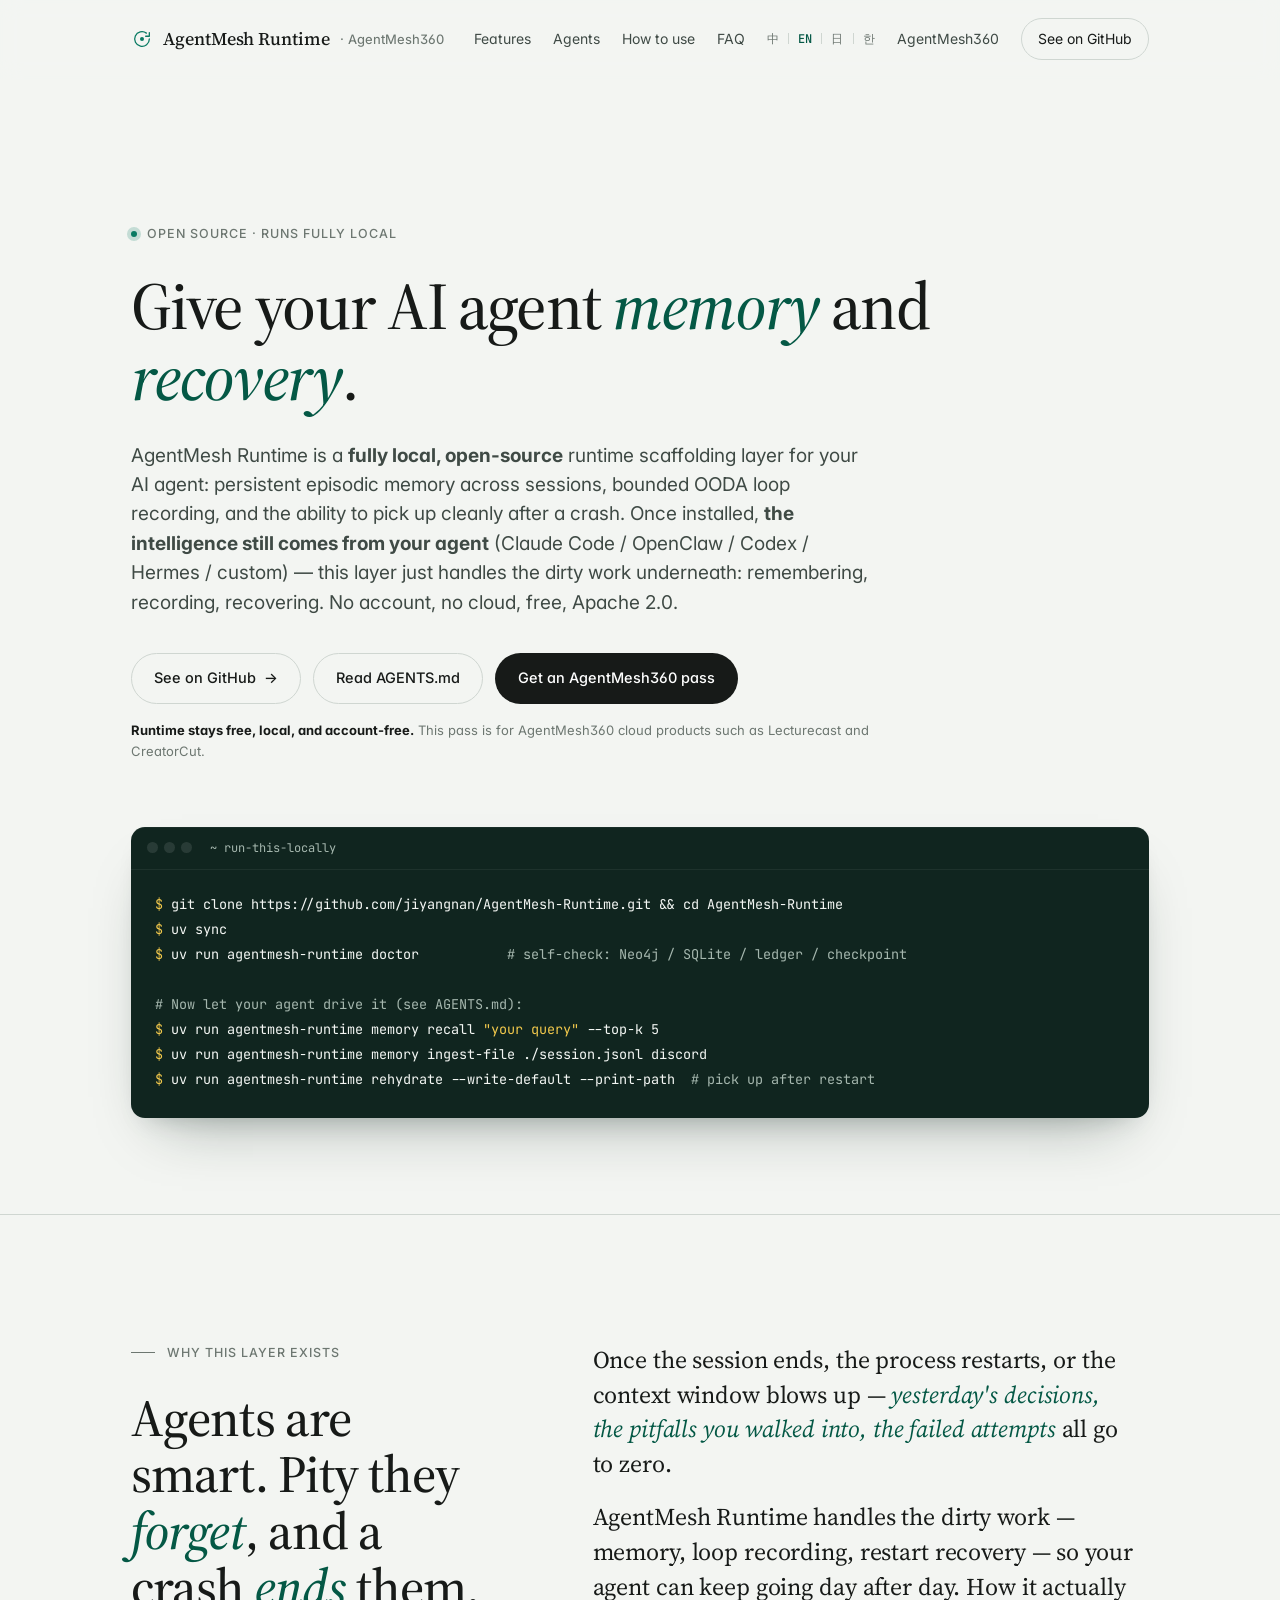
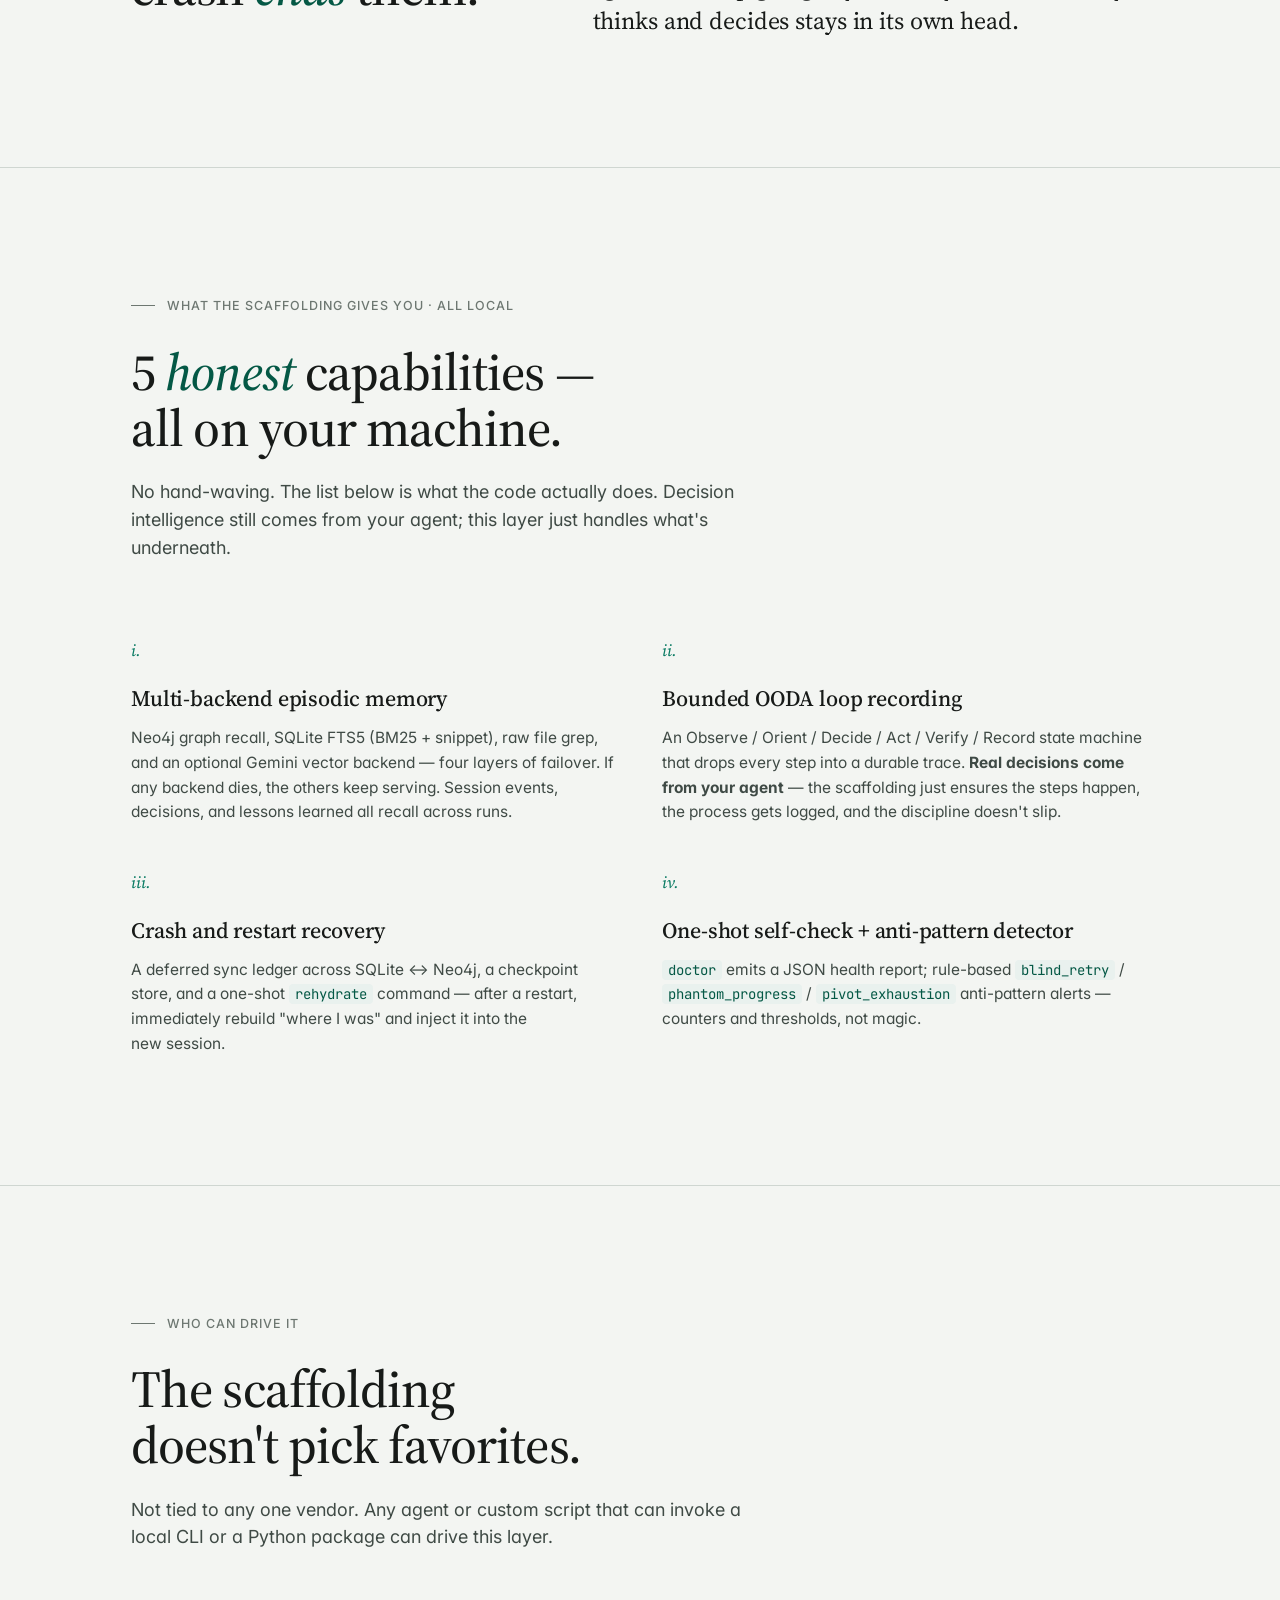
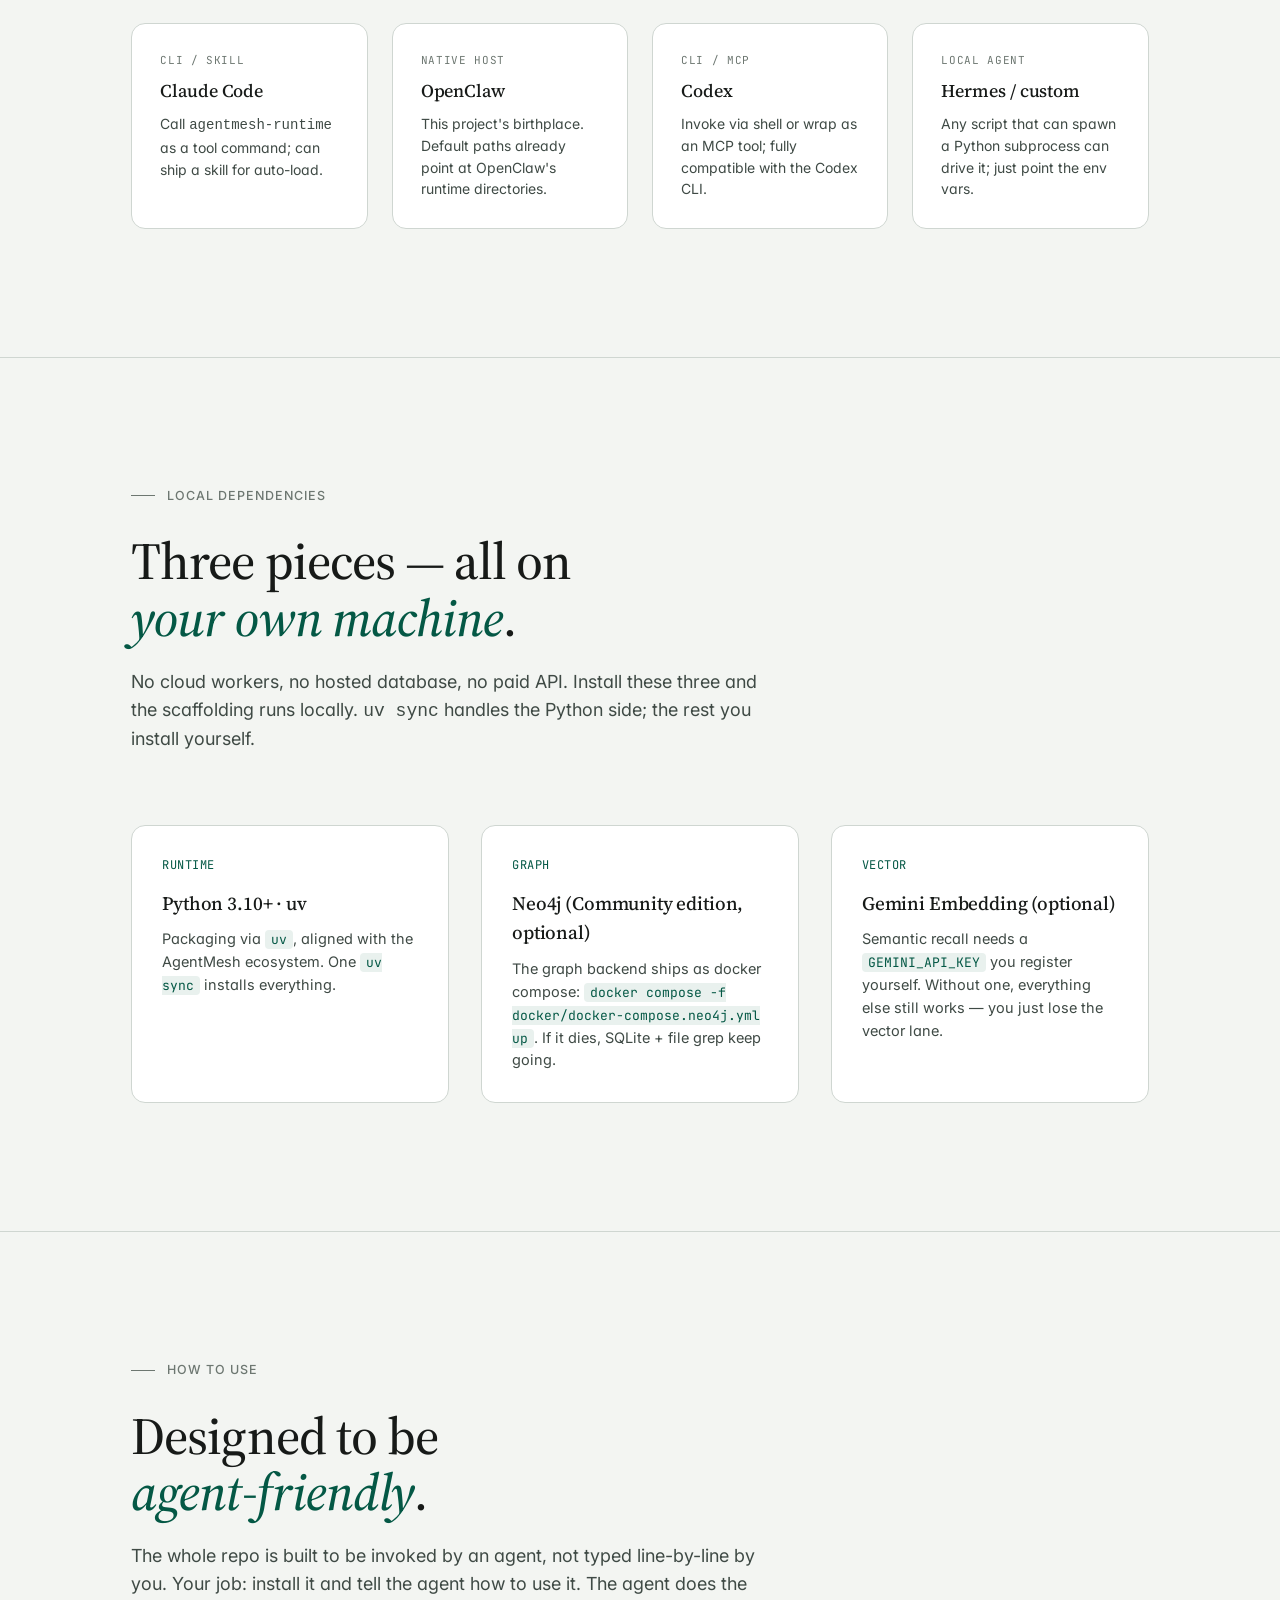
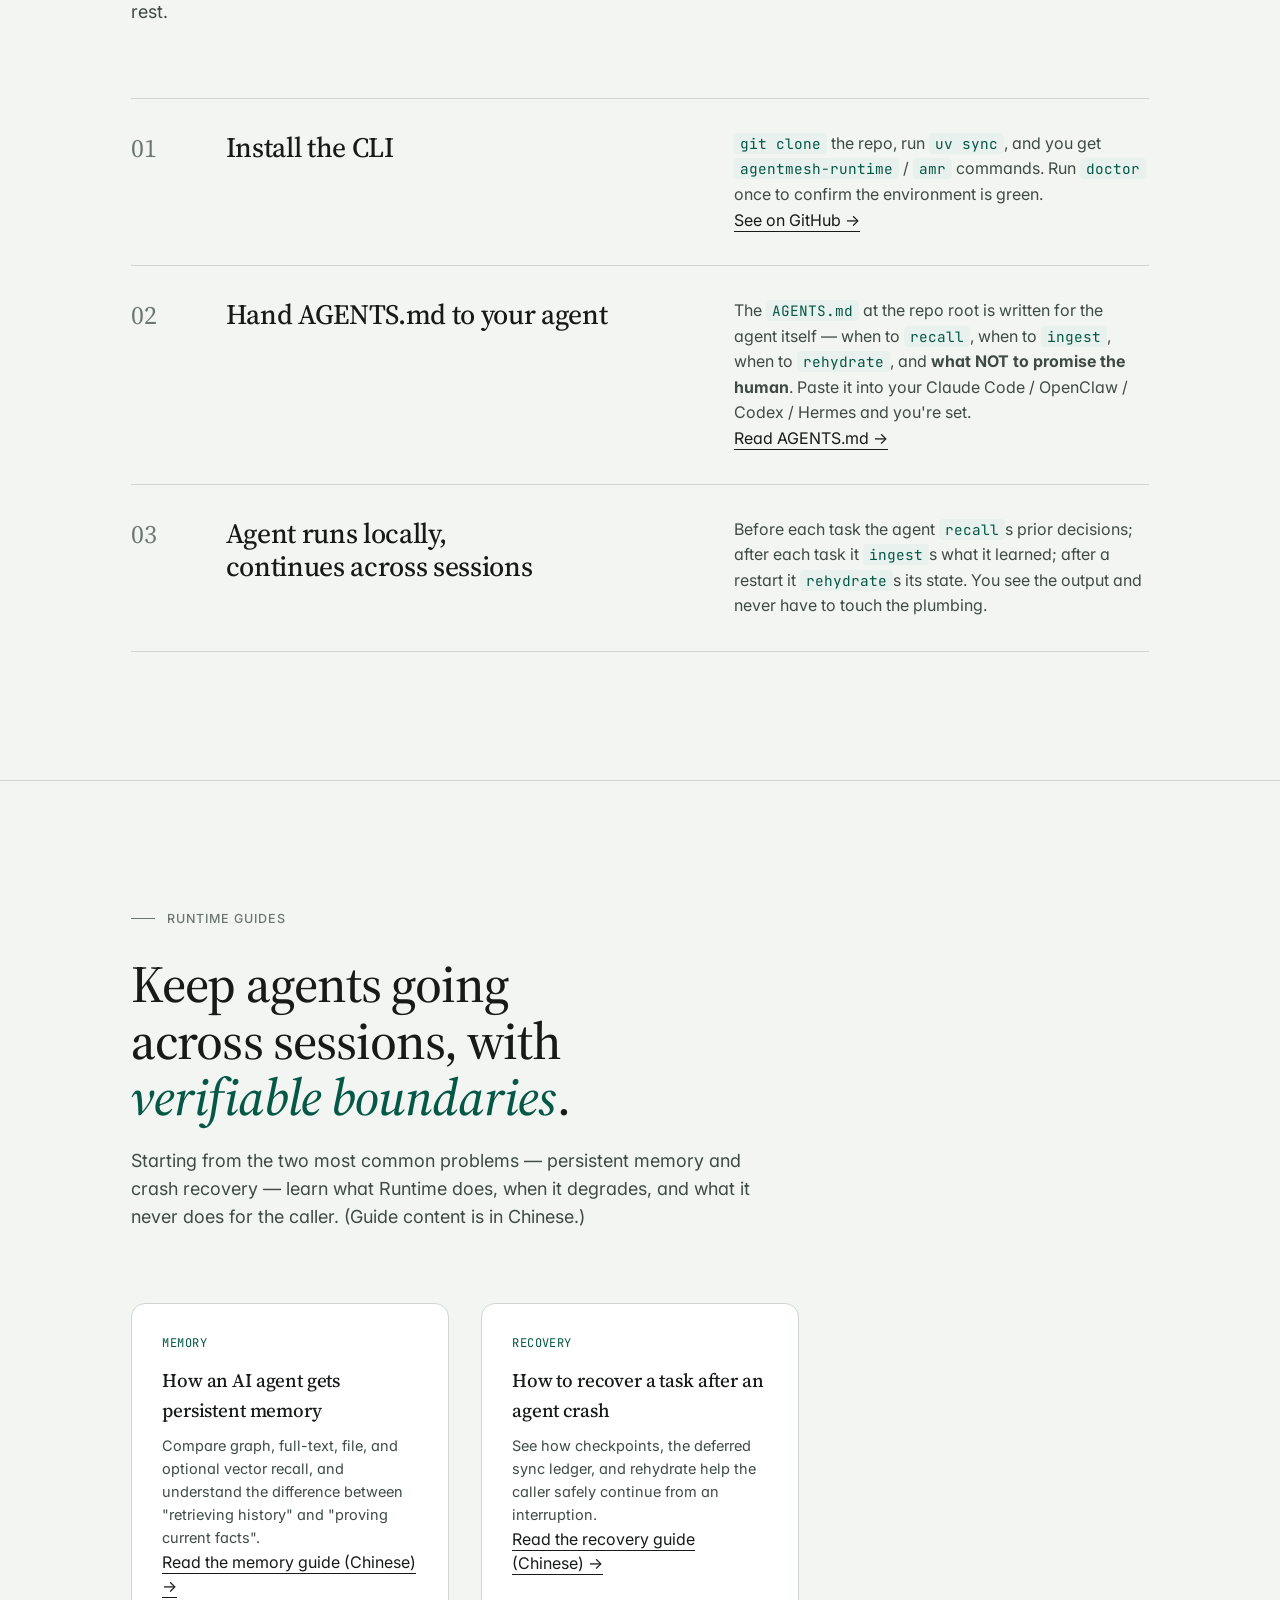
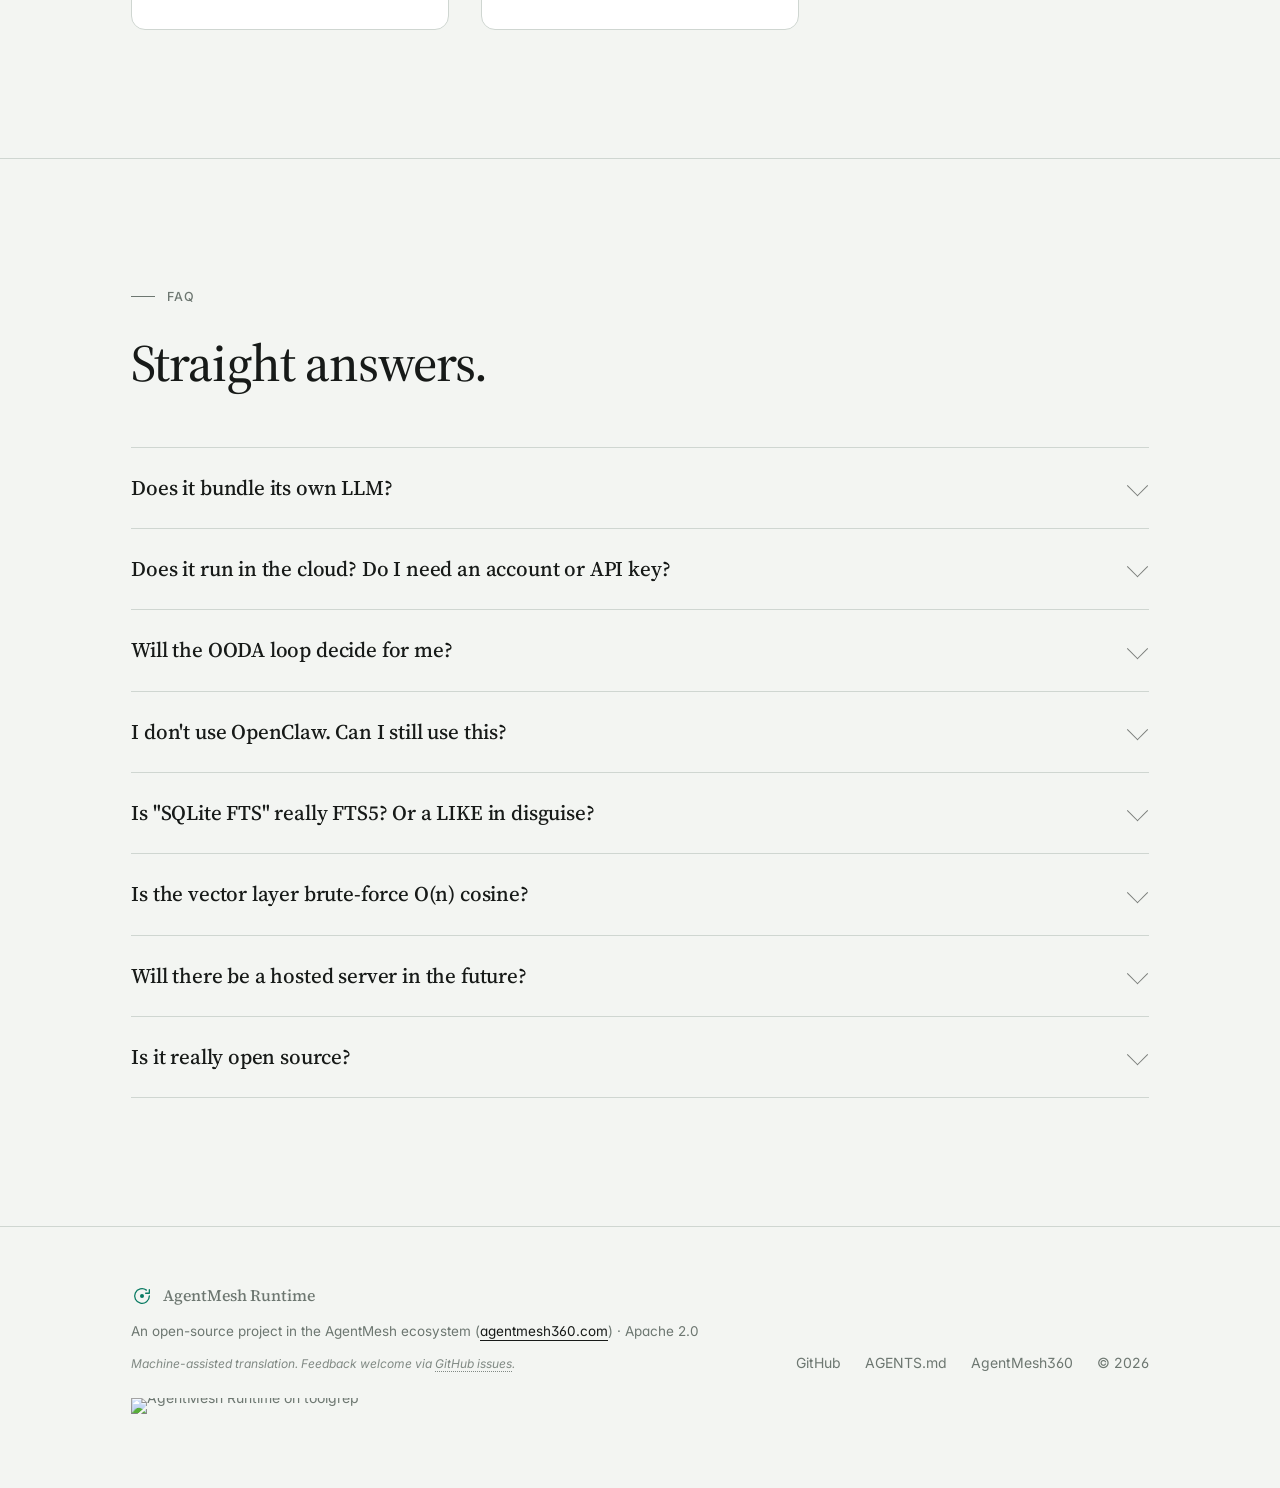
==== commit 93561ea4: "site: add the official toolgrep badge Show the verified listing badge in the footer of every public " ====
--- a/site/index.html
+++ b/site/index.html
@@ -10,14 +10,15 @@
 <meta property="og:type" content="website" />
 <meta property="og:url" content="https://runtime.agentmesh360.com/" />
 <meta property="og:site_name" content="AgentMesh Runtime · AgentMesh360" />
-<meta property="og:image" content="https://agentmesh360.com/agentmesh360-icon.png" />
+<meta property="og:image" content="https://runtime.agentmesh360.com/og-share-1200x630.png" />
 <meta property="og:locale" content="en_US" />
 <meta name="robots" content="index,follow,max-image-preview:large" />
+<meta name="toolgrep-verify" content="tg_d47h7aqfkfhs49w6pzwc" />
 <meta name="theme-color" content="#087A62" />
-<meta name="twitter:card" content="summary" />
+<meta name="twitter:card" content="summary_large_image" />
 <meta name="twitter:title" content="AgentMesh Runtime — open-source local agent runtime scaffolding" />
 <meta name="twitter:description" content="Give your AI agent persistent memory, OODA loop recording, and crash recovery — all local, Apache 2.0." />
-<meta name="twitter:image" content="https://agentmesh360.com/agentmesh360-icon.png" />
+<meta name="twitter:image" content="https://runtime.agentmesh360.com/og-share-1200x630.png" />
 <link rel="canonical" href="https://runtime.agentmesh360.com/" />
 <link rel="alternate" type="text/markdown" href="/llms.txt" title="AgentMesh Runtime LLMs.txt" />
 <link rel="alternate" hreflang="zh-CN" href="https://runtime.agentmesh360.com/zh/" />
@@ -35,7 +36,9 @@
       "@type": "Organization",
       "@id": "https://agentmesh360.com/#organization",
       "name": "AgentMesh360",
-      "url": "https://agentmesh360.com/"
+      "url": "https://agentmesh360.com/",
+      "logo": "https://agentmesh360.com/agentmesh360-icon.png?v=transparent-2",
+      "sameAs": ["https://github.com/jiyangnan"]
     },
     {
       "@type": "SoftwareApplication",
@@ -225,6 +228,8 @@
   .foot .brand{font-size:16px} .foot-meta{display:flex;flex-wrap:wrap;gap:24px} .foot-meta a:hover{color:var(--accent)}
   .foot-note{margin-top:14px;font-size:12px;color:var(--muted);opacity:0.85;font-style:italic}
   .foot-note a{border-bottom:1px dotted currentColor} .foot-note a:hover{color:var(--accent);border-bottom-color:var(--accent)}
+  .foot-badge{flex:1 0 100%;line-height:0}
+  .foot-badge img{display:block;height:20px;width:auto}
 </style>
 <script defer src="https://analytics.agentmesh360.com/script.js" data-website-id="a640cdad-a7ab-47b0-8f86-2eb80472ad62"></script>
 </head>
@@ -487,6 +492,7 @@
       <a href="https://agentmesh360.com">AgentMesh360</a>
       <span>© 2026</span>
     </div>
+    <div class="foot-badge"><a href="https://toolgrep.com/p/agentmesh-runtime"><img src="https://toolgrep.com/badge/agentmesh-runtime.svg" alt="AgentMesh Runtime on toolgrep" height="20"></a></div>
   </div>
 </footer>
 
